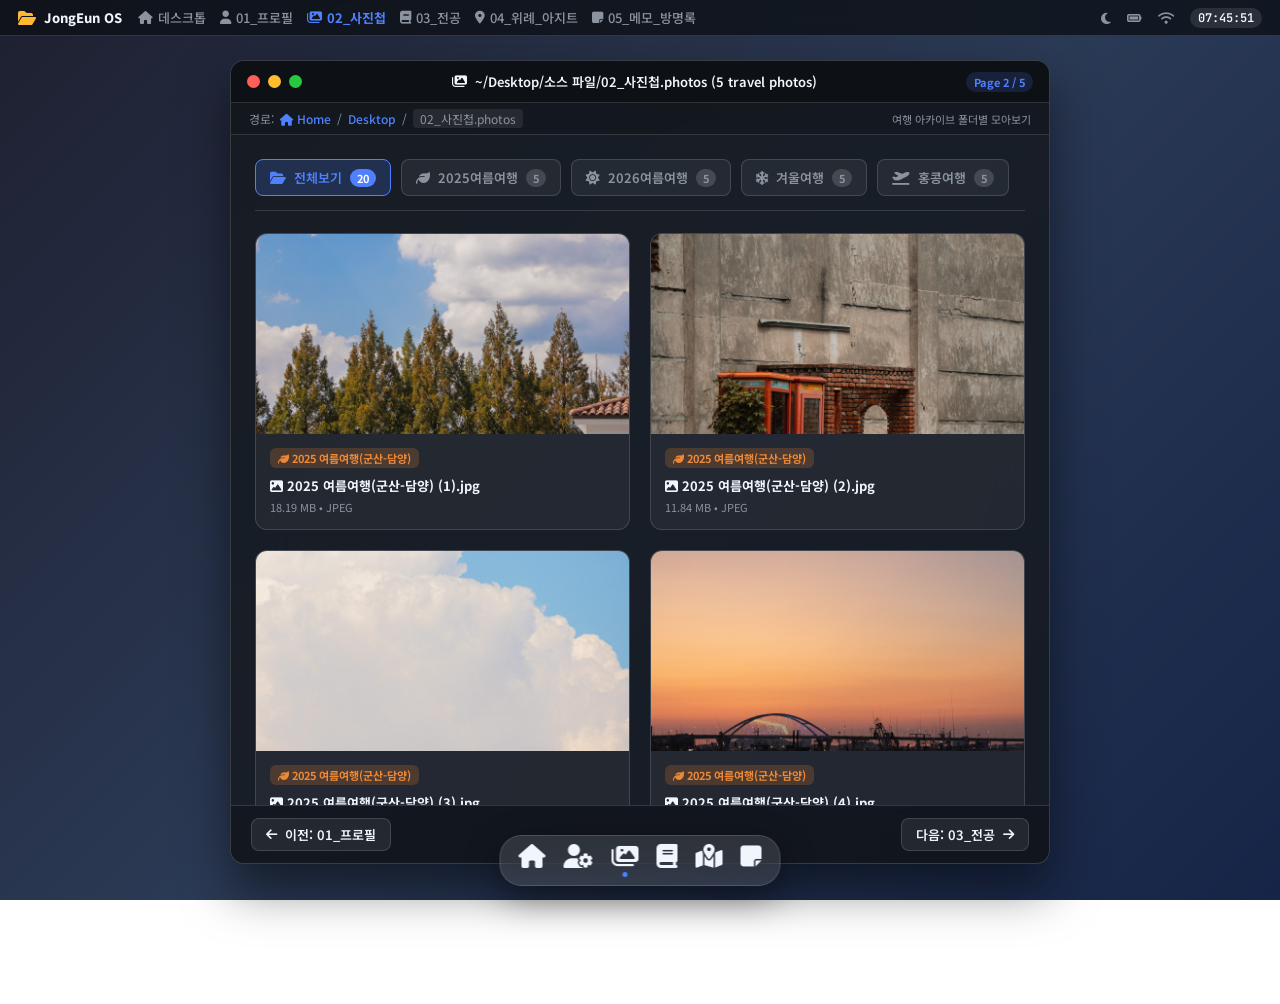
==== 컴퓨터 네트워크 과제 1/소스 파일/gallery.html @ 89eb87a3 "Add files via upload" ====
<!DOCTYPE html>
<html lang="ko">
<head>
    <meta charset="UTF-8">
    <meta name="viewport" content="width=device-width, initial-scale=1.0">
    <title>02 사진첩 - 박종은 (JongEun OS)</title>
    <!-- FontAwesome icons -->
    <link rel="stylesheet" href="https://cdnjs.cloudflare.com/ajax/libs/font-awesome/6.4.0/css/all.min.css">
    <!-- Google Fonts -->
    <link rel="preconnect" href="https://fonts.googleapis.com">
    <link rel="preconnect" href="https://fonts.gstatic.com" crossorigin>
    <link href="https://fonts.googleapis.com/css2?family=Noto+Sans+KR:wght@300;400;500;700;900&family=JetBrains+Mono:wght@400;600&display=swap" rel="stylesheet">
    <link rel="stylesheet" href="style.css">
</head>
<body>
    <div id="desktop">
        <!-- Top Menu Bar -->
        <header id="top-bar">
            <div class="top-bar-left">
                <a href="../Main.html" class="brand-link">
                    <i class="fa-solid fa-folder-open"></i>
                    <span>JongEun OS</span>
                </a>
                <nav class="nav-links">
                    <a href="../Main.html" class="nav-item"><i class="fa-solid fa-house"></i> 데스크톱</a>
                    <a href="profile.html" class="nav-item"><i class="fa-solid fa-user"></i> 01_프로필</a>
                    <a href="gallery.html" class="nav-item active"><i class="fa-solid fa-images"></i> 02_사진첩</a>
                    <a href="major.html" class="nav-item"><i class="fa-solid fa-book"></i> 03_전공</a>
                    <a href="wirye.html" class="nav-item"><i class="fa-solid fa-location-dot"></i> 04_위례_아지트</a>
                    <a href="guestbook.html" class="nav-item"><i class="fa-solid fa-note-sticky"></i> 05_메모_방명록</a>
                </nav>
            </div>
            <div class="top-bar-right">
                <span id="theme-toggle" class="top-icon" title="다크/라이트 모드 전환"><i class="fa-solid fa-moon"></i></span>
                <span class="top-icon" title="배터리 100%"><i class="fa-solid fa-battery-full"></i></span>
                <span class="top-icon" title="Wi-Fi 연결됨"><i class="fa-solid fa-wifi"></i></span>
                <span id="top-clock">00:00:00</span>
            </div>
        </header>

        <!-- Main Workspace with Open Floating Popup Window -->
        <main id="workspace">
            <div class="window-wrapper">
                <section class="os-window">
                    <!-- Window Header Bar -->
                    <div class="window-header">
                        <div class="window-controls">
                            <a href="../Main.html" class="btn-close" title="닫기 (Main.html로 돌아가기)"></a>
                            <a href="../Main.html" class="btn-minimize" title="최소화"></a>
                            <button class="btn-maximize" onclick="this.closest('.os-window').classList.toggle('maximized')" title="최대화"></button>
                        </div>
                        <div class="window-title">
                            <i class="fa-solid fa-images"></i> ~/Desktop/소스 파일/02_사진첩.photos (5 travel photos)
                        </div>
                        <div class="window-actions">
                            <span class="page-step">Page 2 / 5</span>
                        </div>
                    </div>

                    <!-- Breadcrumbs Path Bar -->
                    <div class="window-pathbar">
                        <div class="path-crumbs">
                            <span>경로:</span>
                            <a href="../Main.html"><i class="fa-solid fa-house"></i> Home</a> /
                            <a href="../Main.html">Desktop</a> /
                            <span class="path-tag">02_사진첩.photos</span>
                        </div>
                        <div>
                            <span style="font-size: 11px; color: var(--text-secondary);">여행 아카이브 폴더별 모아보기</span>
                        </div>
                    </div>

                    <!-- Window Content Body -->
                    <div class="window-body">
                        <!-- Travel Album Folder Navigation Bar -->
                        <div class="album-folder-bar">
                            <button class="album-folder-btn active" onclick="filterGallery('all', this)">
                                <i class="fa-solid fa-folder-open"></i>
                                <span>전체보기</span>
                                <span class="count-badge">20</span>
                            </button>
                            <button class="album-folder-btn" onclick="filterGallery('summer2025', this)">
                                <i class="fa-solid fa-leaf"></i>
                                <span>2025여름여행</span>
                                <span class="count-badge">5</span>
                            </button>
                            <button class="album-folder-btn" onclick="filterGallery('summer2026', this)">
                                <i class="fa-solid fa-sun"></i>
                                <span>2026여름여행</span>
                                <span class="count-badge">5</span>
                            </button>
                            <button class="album-folder-btn" onclick="filterGallery('winter2026', this)">
                                <i class="fa-solid fa-snowflake"></i>
                                <span>겨울여행</span>
                                <span class="count-badge">5</span>
                            </button>
                            <button class="album-folder-btn" onclick="filterGallery('hongkong2026', this)">
                                <i class="fa-solid fa-plane-departure"></i>
                                <span>홍콩여행</span>
                                <span class="count-badge">5</span>
                            </button>
                        </div>

                        <div class="gallery-grid">
                            <!-- Card: 2025 여름여행(군산-담양) (1).jpg -->
                            <div class="gallery-card" data-category="summer2025" onclick="openLightbox('컴네 과제 사진첩 파일/2025 여름여행(군산-담양) (1).jpg', '2025 여름여행(군산-담양) (1).jpg', '2025 여름여행(군산-담양)')">
                                <div class="img-wrapper">
                                    <img src="컴네 과제 사진첩 파일/2025 여름여행(군산-담양) (1).jpg" alt="2025 여름여행(군산-담양) (1).jpg" loading="lazy">
                                    <div class="img-overlay"><i class="fa-solid fa-magnifying-glass-plus"></i> 크게 보기</div>
                                </div>
                                <div class="img-info">
                                    <span class="trip-badge summer2025"><i class="fa-solid fa-leaf"></i> 2025 여름여행(군산-담양)</span>
                                    <span class="img-title"><i class="fa-solid fa-image"></i> 2025 여름여행(군산-담양) (1).jpg</span>
                                    <span class="img-meta">18.19 MB • JPEG</span>
                                </div>
                            </div>

                            <!-- Card: 2025 여름여행(군산-담양) (2).jpg -->
                            <div class="gallery-card" data-category="summer2025" onclick="openLightbox('컴네 과제 사진첩 파일/2025 여름여행(군산-담양) (2).jpg', '2025 여름여행(군산-담양) (2).jpg', '2025 여름여행(군산-담양)')">
                                <div class="img-wrapper">
                                    <img src="컴네 과제 사진첩 파일/2025 여름여행(군산-담양) (2).jpg" alt="2025 여름여행(군산-담양) (2).jpg" loading="lazy">
                                    <div class="img-overlay"><i class="fa-solid fa-magnifying-glass-plus"></i> 크게 보기</div>
                                </div>
                                <div class="img-info">
                                    <span class="trip-badge summer2025"><i class="fa-solid fa-leaf"></i> 2025 여름여행(군산-담양)</span>
                                    <span class="img-title"><i class="fa-solid fa-image"></i> 2025 여름여행(군산-담양) (2).jpg</span>
                                    <span class="img-meta">11.84 MB • JPEG</span>
                                </div>
                            </div>

                            <!-- Card: 2025 여름여행(군산-담양) (3).jpg -->
                            <div class="gallery-card" data-category="summer2025" onclick="openLightbox('컴네 과제 사진첩 파일/2025 여름여행(군산-담양) (3).jpg', '2025 여름여행(군산-담양) (3).jpg', '2025 여름여행(군산-담양)')">
                                <div class="img-wrapper">
                                    <img src="컴네 과제 사진첩 파일/2025 여름여행(군산-담양) (3).jpg" alt="2025 여름여행(군산-담양) (3).jpg" loading="lazy">
                                    <div class="img-overlay"><i class="fa-solid fa-magnifying-glass-plus"></i> 크게 보기</div>
                                </div>
                                <div class="img-info">
                                    <span class="trip-badge summer2025"><i class="fa-solid fa-leaf"></i> 2025 여름여행(군산-담양)</span>
                                    <span class="img-title"><i class="fa-solid fa-image"></i> 2025 여름여행(군산-담양) (3).jpg</span>
                                    <span class="img-meta">10.04 MB • JPEG</span>
                                </div>
                            </div>

                            <!-- Card: 2025 여름여행(군산-담양) (4).jpg -->
                            <div class="gallery-card" data-category="summer2025" onclick="openLightbox('컴네 과제 사진첩 파일/2025 여름여행(군산-담양) (4).jpg', '2025 여름여행(군산-담양) (4).jpg', '2025 여름여행(군산-담양)')">
                                <div class="img-wrapper">
                                    <img src="컴네 과제 사진첩 파일/2025 여름여행(군산-담양) (4).jpg" alt="2025 여름여행(군산-담양) (4).jpg" loading="lazy">
                                    <div class="img-overlay"><i class="fa-solid fa-magnifying-glass-plus"></i> 크게 보기</div>
                                </div>
                                <div class="img-info">
                                    <span class="trip-badge summer2025"><i class="fa-solid fa-leaf"></i> 2025 여름여행(군산-담양)</span>
                                    <span class="img-title"><i class="fa-solid fa-image"></i> 2025 여름여행(군산-담양) (4).jpg</span>
                                    <span class="img-meta">10.90 MB • JPEG</span>
                                </div>
                            </div>

                            <!-- Card: 2025 여름여행(군산-담양) (5).jpg -->
                            <div class="gallery-card" data-category="summer2025" onclick="openLightbox('컴네 과제 사진첩 파일/2025 여름여행(군산-담양) (5).jpg', '2025 여름여행(군산-담양) (5).jpg', '2025 여름여행(군산-담양)')">
                                <div class="img-wrapper">
                                    <img src="컴네 과제 사진첩 파일/2025 여름여행(군산-담양) (5).jpg" alt="2025 여름여행(군산-담양) (5).jpg" loading="lazy">
                                    <div class="img-overlay"><i class="fa-solid fa-magnifying-glass-plus"></i> 크게 보기</div>
                                </div>
                                <div class="img-info">
                                    <span class="trip-badge summer2025"><i class="fa-solid fa-leaf"></i> 2025 여름여행(군산-담양)</span>
                                    <span class="img-title"><i class="fa-solid fa-image"></i> 2025 여름여행(군산-담양) (5).jpg</span>
                                    <span class="img-meta">4.75 MB • JPEG</span>
                                </div>
                            </div>

                            <!-- Card: 2026 여름 여행(안동-울산) (1).jpg -->
                            <div class="gallery-card" data-category="summer2026" onclick="openLightbox('컴네 과제 사진첩 파일/2026 여름 여행(안동-울산) (1).jpg', '2026 여름 여행(안동-울산) (1).jpg', '2026 여름 여행(안동-울산)')">
                                <div class="img-wrapper">
                                    <img src="컴네 과제 사진첩 파일/2026 여름 여행(안동-울산) (1).jpg" alt="2026 여름 여행(안동-울산) (1).jpg" loading="lazy">
                                    <div class="img-overlay"><i class="fa-solid fa-magnifying-glass-plus"></i> 크게 보기</div>
                                </div>
                                <div class="img-info">
                                    <span class="trip-badge summer2026"><i class="fa-solid fa-sun"></i> 2026 여름 여행(안동-울산)</span>
                                    <span class="img-title"><i class="fa-solid fa-image"></i> 2026 여름 여행(안동-울산) (1).jpg</span>
                                    <span class="img-meta">17.95 MB • JPEG</span>
                                </div>
                            </div>

                            <!-- Card: 2026 여름 여행(안동-울산) (2).jpg -->
                            <div class="gallery-card" data-category="summer2026" onclick="openLightbox('컴네 과제 사진첩 파일/2026 여름 여행(안동-울산) (2).jpg', '2026 여름 여행(안동-울산) (2).jpg', '2026 여름 여행(안동-울산)')">
                                <div class="img-wrapper">
                                    <img src="컴네 과제 사진첩 파일/2026 여름 여행(안동-울산) (2).jpg" alt="2026 여름 여행(안동-울산) (2).jpg" loading="lazy">
                                    <div class="img-overlay"><i class="fa-solid fa-magnifying-glass-plus"></i> 크게 보기</div>
                                </div>
                                <div class="img-info">
                                    <span class="trip-badge summer2026"><i class="fa-solid fa-sun"></i> 2026 여름 여행(안동-울산)</span>
                                    <span class="img-title"><i class="fa-solid fa-image"></i> 2026 여름 여행(안동-울산) (2).jpg</span>
                                    <span class="img-meta">9.72 MB • JPEG</span>
                                </div>
                            </div>

                            <!-- Card: 2026 여름 여행(안동-울산) (3).jpg -->
                            <div class="gallery-card" data-category="summer2026" onclick="openLightbox('컴네 과제 사진첩 파일/2026 여름 여행(안동-울산) (3).jpg', '2026 여름 여행(안동-울산) (3).jpg', '2026 여름 여행(안동-울산)')">
                                <div class="img-wrapper">
                                    <img src="컴네 과제 사진첩 파일/2026 여름 여행(안동-울산) (3).jpg" alt="2026 여름 여행(안동-울산) (3).jpg" loading="lazy">
                                    <div class="img-overlay"><i class="fa-solid fa-magnifying-glass-plus"></i> 크게 보기</div>
                                </div>
                                <div class="img-info">
                                    <span class="trip-badge summer2026"><i class="fa-solid fa-sun"></i> 2026 여름 여행(안동-울산)</span>
                                    <span class="img-title"><i class="fa-solid fa-image"></i> 2026 여름 여행(안동-울산) (3).jpg</span>
                                    <span class="img-meta">14.66 MB • JPEG</span>
                                </div>
                            </div>

                            <!-- Card: 2026 여름 여행(안동-울산) (4).jpg -->
                            <div class="gallery-card" data-category="summer2026" onclick="openLightbox('컴네 과제 사진첩 파일/2026 여름 여행(안동-울산) (4).jpg', '2026 여름 여행(안동-울산) (4).jpg', '2026 여름 여행(안동-울산)')">
                                <div class="img-wrapper">
                                    <img src="컴네 과제 사진첩 파일/2026 여름 여행(안동-울산) (4).jpg" alt="2026 여름 여행(안동-울산) (4).jpg" loading="lazy">
                                    <div class="img-overlay"><i class="fa-solid fa-magnifying-glass-plus"></i> 크게 보기</div>
                                </div>
                                <div class="img-info">
                                    <span class="trip-badge summer2026"><i class="fa-solid fa-sun"></i> 2026 여름 여행(안동-울산)</span>
                                    <span class="img-title"><i class="fa-solid fa-image"></i> 2026 여름 여행(안동-울산) (4).jpg</span>
                                    <span class="img-meta">10.25 MB • JPEG</span>
                                </div>
                            </div>

                            <!-- Card: 2026 여름 여행(안동-울산) (5).jpg -->
                            <div class="gallery-card" data-category="summer2026" onclick="openLightbox('컴네 과제 사진첩 파일/2026 여름 여행(안동-울산) (5).jpg', '2026 여름 여행(안동-울산) (5).jpg', '2026 여름 여행(안동-울산)')">
                                <div class="img-wrapper">
                                    <img src="컴네 과제 사진첩 파일/2026 여름 여행(안동-울산) (5).jpg" alt="2026 여름 여행(안동-울산) (5).jpg" loading="lazy">
                                    <div class="img-overlay"><i class="fa-solid fa-magnifying-glass-plus"></i> 크게 보기</div>
                                </div>
                                <div class="img-info">
                                    <span class="trip-badge summer2026"><i class="fa-solid fa-sun"></i> 2026 여름 여행(안동-울산)</span>
                                    <span class="img-title"><i class="fa-solid fa-image"></i> 2026 여름 여행(안동-울산) (5).jpg</span>
                                    <span class="img-meta">20.80 MB • JPEG</span>
                                </div>
                            </div>

                            <!-- Card: 2026 겨울 여행(부산-경주) (1).jpg -->
                            <div class="gallery-card" data-category="winter2026" onclick="openLightbox('컴네 과제 사진첩 파일/2026 겨울 여행(부산-경주) (1).jpg', '2026 겨울 여행(부산-경주) (1).jpg', '2026 겨울 여행(부산-경주)')">
                                <div class="img-wrapper">
                                    <img src="컴네 과제 사진첩 파일/2026 겨울 여행(부산-경주) (1).jpg" alt="2026 겨울 여행(부산-경주) (1).jpg" loading="lazy">
                                    <div class="img-overlay"><i class="fa-solid fa-magnifying-glass-plus"></i> 크게 보기</div>
                                </div>
                                <div class="img-info">
                                    <span class="trip-badge winter2026"><i class="fa-solid fa-snowflake"></i> 2026 겨울 여행(부산-경주)</span>
                                    <span class="img-title"><i class="fa-solid fa-image"></i> 2026 겨울 여행(부산-경주) (1).jpg</span>
                                    <span class="img-meta">9.66 MB • JPEG</span>
                                </div>
                            </div>

                            <!-- Card: 2026 겨울 여행(부산-경주) (2).jpg -->
                            <div class="gallery-card" data-category="winter2026" onclick="openLightbox('컴네 과제 사진첩 파일/2026 겨울 여행(부산-경주) (2).jpg', '2026 겨울 여행(부산-경주) (2).jpg', '2026 겨울 여행(부산-경주)')">
                                <div class="img-wrapper">
                                    <img src="컴네 과제 사진첩 파일/2026 겨울 여행(부산-경주) (2).jpg" alt="2026 겨울 여행(부산-경주) (2).jpg" loading="lazy">
                                    <div class="img-overlay"><i class="fa-solid fa-magnifying-glass-plus"></i> 크게 보기</div>
                                </div>
                                <div class="img-info">
                                    <span class="trip-badge winter2026"><i class="fa-solid fa-snowflake"></i> 2026 겨울 여행(부산-경주)</span>
                                    <span class="img-title"><i class="fa-solid fa-image"></i> 2026 겨울 여행(부산-경주) (2).jpg</span>
                                    <span class="img-meta">14.23 MB • JPEG</span>
                                </div>
                            </div>

                            <!-- Card: 2026 겨울 여행(부산-경주) (3).jpg -->
                            <div class="gallery-card" data-category="winter2026" onclick="openLightbox('컴네 과제 사진첩 파일/2026 겨울 여행(부산-경주) (3).jpg', '2026 겨울 여행(부산-경주) (3).jpg', '2026 겨울 여행(부산-경주)')">
                                <div class="img-wrapper">
                                    <img src="컴네 과제 사진첩 파일/2026 겨울 여행(부산-경주) (3).jpg" alt="2026 겨울 여행(부산-경주) (3).jpg" loading="lazy">
                                    <div class="img-overlay"><i class="fa-solid fa-magnifying-glass-plus"></i> 크게 보기</div>
                                </div>
                                <div class="img-info">
                                    <span class="trip-badge winter2026"><i class="fa-solid fa-snowflake"></i> 2026 겨울 여행(부산-경주)</span>
                                    <span class="img-title"><i class="fa-solid fa-image"></i> 2026 겨울 여행(부산-경주) (3).jpg</span>
                                    <span class="img-meta">16.66 MB • JPEG</span>
                                </div>
                            </div>

                            <!-- Card: 2026 겨울 여행(부산-경주) (4).jpg -->
                            <div class="gallery-card" data-category="winter2026" onclick="openLightbox('컴네 과제 사진첩 파일/2026 겨울 여행(부산-경주) (4).jpg', '2026 겨울 여행(부산-경주) (4).jpg', '2026 겨울 여행(부산-경주)')">
                                <div class="img-wrapper">
                                    <img src="컴네 과제 사진첩 파일/2026 겨울 여행(부산-경주) (4).jpg" alt="2026 겨울 여행(부산-경주) (4).jpg" loading="lazy">
                                    <div class="img-overlay"><i class="fa-solid fa-magnifying-glass-plus"></i> 크게 보기</div>
                                </div>
                                <div class="img-info">
                                    <span class="trip-badge winter2026"><i class="fa-solid fa-snowflake"></i> 2026 겨울 여행(부산-경주)</span>
                                    <span class="img-title"><i class="fa-solid fa-image"></i> 2026 겨울 여행(부산-경주) (4).jpg</span>
                                    <span class="img-meta">13.44 MB • JPEG</span>
                                </div>
                            </div>

                            <!-- Card: 2026 겨울 여행(부산-경주) (5).jpg -->
                            <div class="gallery-card" data-category="winter2026" onclick="openLightbox('컴네 과제 사진첩 파일/2026 겨울 여행(부산-경주) (5).jpg', '2026 겨울 여행(부산-경주) (5).jpg', '2026 겨울 여행(부산-경주)')">
                                <div class="img-wrapper">
                                    <img src="컴네 과제 사진첩 파일/2026 겨울 여행(부산-경주) (5).jpg" alt="2026 겨울 여행(부산-경주) (5).jpg" loading="lazy">
                                    <div class="img-overlay"><i class="fa-solid fa-magnifying-glass-plus"></i> 크게 보기</div>
                                </div>
                                <div class="img-info">
                                    <span class="trip-badge winter2026"><i class="fa-solid fa-snowflake"></i> 2026 겨울 여행(부산-경주)</span>
                                    <span class="img-title"><i class="fa-solid fa-image"></i> 2026 겨울 여행(부산-경주) (5).jpg</span>
                                    <span class="img-meta">6.07 MB • JPEG</span>
                                </div>
                            </div>

                            <!-- Card: 2026 홍콩 여행 (1).jpg -->
                            <div class="gallery-card" data-category="hongkong2026" onclick="openLightbox('컴네 과제 사진첩 파일/2026 홍콩 여행 (1).jpg', '2026 홍콩 여행 (1).jpg', '2026 홍콩 여행')">
                                <div class="img-wrapper">
                                    <img src="컴네 과제 사진첩 파일/2026 홍콩 여행 (1).jpg" alt="2026 홍콩 여행 (1).jpg" loading="lazy">
                                    <div class="img-overlay"><i class="fa-solid fa-magnifying-glass-plus"></i> 크게 보기</div>
                                </div>
                                <div class="img-info">
                                    <span class="trip-badge hongkong2026"><i class="fa-solid fa-plane-departure"></i> 2026 홍콩 여행</span>
                                    <span class="img-title"><i class="fa-solid fa-image"></i> 2026 홍콩 여행 (1).jpg</span>
                                    <span class="img-meta">11.61 MB • JPEG</span>
                                </div>
                            </div>

                            <!-- Card: 2026 홍콩 여행 (2).jpg -->
                            <div class="gallery-card" data-category="hongkong2026" onclick="openLightbox('컴네 과제 사진첩 파일/2026 홍콩 여행 (2).jpg', '2026 홍콩 여행 (2).jpg', '2026 홍콩 여행')">
                                <div class="img-wrapper">
                                    <img src="컴네 과제 사진첩 파일/2026 홍콩 여행 (2).jpg" alt="2026 홍콩 여행 (2).jpg" loading="lazy">
                                    <div class="img-overlay"><i class="fa-solid fa-magnifying-glass-plus"></i> 크게 보기</div>
                                </div>
                                <div class="img-info">
                                    <span class="trip-badge hongkong2026"><i class="fa-solid fa-plane-departure"></i> 2026 홍콩 여행</span>
                                    <span class="img-title"><i class="fa-solid fa-image"></i> 2026 홍콩 여행 (2).jpg</span>
                                    <span class="img-meta">9.38 MB • JPEG</span>
                                </div>
                            </div>

                            <!-- Card: 2026 홍콩 여행 (3).jpg -->
                            <div class="gallery-card" data-category="hongkong2026" onclick="openLightbox('컴네 과제 사진첩 파일/2026 홍콩 여행 (3).jpg', '2026 홍콩 여행 (3).jpg', '2026 홍콩 여행')">
                                <div class="img-wrapper">
                                    <img src="컴네 과제 사진첩 파일/2026 홍콩 여행 (3).jpg" alt="2026 홍콩 여행 (3).jpg" loading="lazy">
                                    <div class="img-overlay"><i class="fa-solid fa-magnifying-glass-plus"></i> 크게 보기</div>
                                </div>
                                <div class="img-info">
                                    <span class="trip-badge hongkong2026"><i class="fa-solid fa-plane-departure"></i> 2026 홍콩 여행</span>
                                    <span class="img-title"><i class="fa-solid fa-image"></i> 2026 홍콩 여행 (3).jpg</span>
                                    <span class="img-meta">13.72 MB • JPEG</span>
                                </div>
                            </div>

                            <!-- Card: 2026 홍콩 여행 (4).jpg -->
                            <div class="gallery-card" data-category="hongkong2026" onclick="openLightbox('컴네 과제 사진첩 파일/2026 홍콩 여행 (4).jpg', '2026 홍콩 여행 (4).jpg', '2026 홍콩 여행')">
                                <div class="img-wrapper">
                                    <img src="컴네 과제 사진첩 파일/2026 홍콩 여행 (4).jpg" alt="2026 홍콩 여행 (4).jpg" loading="lazy">
                                    <div class="img-overlay"><i class="fa-solid fa-magnifying-glass-plus"></i> 크게 보기</div>
                                </div>
                                <div class="img-info">
                                    <span class="trip-badge hongkong2026"><i class="fa-solid fa-plane-departure"></i> 2026 홍콩 여행</span>
                                    <span class="img-title"><i class="fa-solid fa-image"></i> 2026 홍콩 여행 (4).jpg</span>
                                    <span class="img-meta">12.88 MB • JPEG</span>
                                </div>
                            </div>

                            <!-- Card: 2026 홍콩 여행 (5).jpg -->
                            <div class="gallery-card" data-category="hongkong2026" onclick="openLightbox('컴네 과제 사진첩 파일/2026 홍콩 여행 (5).jpg', '2026 홍콩 여행 (5).jpg', '2026 홍콩 여행')">
                                <div class="img-wrapper">
                                    <img src="컴네 과제 사진첩 파일/2026 홍콩 여행 (5).jpg" alt="2026 홍콩 여행 (5).jpg" loading="lazy">
                                    <div class="img-overlay"><i class="fa-solid fa-magnifying-glass-plus"></i> 크게 보기</div>
                                </div>
                                <div class="img-info">
                                    <span class="trip-badge hongkong2026"><i class="fa-solid fa-plane-departure"></i> 2026 홍콩 여행</span>
                                    <span class="img-title"><i class="fa-solid fa-image"></i> 2026 홍콩 여행 (5).jpg</span>
                                    <span class="img-meta">9.26 MB • JPEG</span>
                                </div>
                            </div>
                        </div>
                    </div>

                    <!-- Window Footer Navigation -->
                    <div class="window-footer-nav">
                        <a href="profile.html" class="footer-nav-btn"><i class="fa-solid fa-arrow-left"></i> 이전: 01_프로필</a>
                        <a href="major.html" class="footer-nav-btn">다음: 03_전공 <i class="fa-solid fa-arrow-right"></i></a>
                    </div>
                </section>
            </div>
        </main>

        <!-- Dock at the bottom -->
        <footer id="dock">
            <div class="dock-container">
                <a href="../Main.html" class="dock-item" title="홈 (Main.html)">
                    <i class="fa-solid fa-house"></i>
                    <span class="dock-dot"></span>
                </a>
                <a href="profile.html" class="dock-item" title="01_프로필">
                    <i class="fa-solid fa-user-gear"></i>
                    <span class="dock-dot"></span>
                </a>
                <a href="gallery.html" class="dock-item active" title="02_사진첩">
                    <i class="fa-solid fa-images"></i>
                    <span class="dock-dot active"></span>
                </a>
                <a href="major.html" class="dock-item" title="03_전공">
                    <i class="fa-solid fa-book"></i>
                    <span class="dock-dot"></span>
                </a>
                <a href="wirye.html" class="dock-item" title="04_위례아지트">
                    <i class="fa-solid fa-map-location-dot"></i>
                    <span class="dock-dot"></span>
                </a>
                <a href="guestbook.html" class="dock-item" title="05_메모및방명록">
                    <i class="fa-solid fa-note-sticky"></i>
                    <span class="dock-dot"></span>
                </a>
            </div>
        </footer>

        <!-- Lightbox Modal -->
        <div id="lightbox" class="lightbox-modal" onclick="closeLightbox()">
            <span class="lightbox-close">&times;</span>
            <div class="lightbox-content" onclick="event.stopPropagation()">
                <img id="lightbox-img" src="" alt="확대 사진">
                <div class="lightbox-caption">
                    <h3 id="lightbox-title">사진 제목</h3>
                    <p id="lightbox-desc">사진 설명</p>
                </div>
            </div>
        </div>
    </div>

    <script src="script.js"></script>
</body>
</html>
---- 컴퓨터 네트워크 과제 1/소스 파일/style.css ----
/* ======================================================
   Park Jong-Eun Personal Website - Finder / OS Style
   (Main.html & 소스 파일 서브페이지 공통 스타일)
   ====================================================== */

:root {
    --bg-gradient: linear-gradient(135deg, #1e2030 0%, #2b3a55 50%, #162447 100%);
    --bg-wallpaper: #0d1117;
    --text-primary: #f0f6fc;
    --text-secondary: #8b949e;
    --window-bg: rgba(22, 27, 34, 0.88);
    --window-header-bg: rgba(13, 17, 23, 0.95);
    --window-border: rgba(255, 255, 255, 0.14);
    --accent-blue: #4f80ff;
    --accent-folder: #ffb830;
    --topbar-bg: rgba(13, 17, 23, 0.8);
    --dock-bg: rgba(255, 255, 255, 0.12);
    --card-bg: rgba(255, 255, 255, 0.05);
    --shadow-soft: 0 25px 50px rgba(0, 0, 0, 0.5);
    --font-main: 'Noto Sans KR', -apple-system, BlinkMacSystemFont, sans-serif;
    --font-mono: 'JetBrains Mono', monospace;
}

[data-theme="light"] {
    --bg-gradient: linear-gradient(135deg, #e0c3fc 0%, #8ec5fc 100%);
    --text-primary: #1f2937;
    --text-secondary: #6b7280;
    --window-bg: rgba(255, 255, 255, 0.92);
    --window-header-bg: rgba(243, 244, 246, 0.96);
    --window-border: rgba(0, 0, 0, 0.12);
    --topbar-bg: rgba(255, 255, 255, 0.8);
    --dock-bg: rgba(0, 0, 0, 0.08);
    --card-bg: rgba(0, 0, 0, 0.03);
    --shadow-soft: 0 25px 50px rgba(0, 0, 0, 0.15);
}

* {
    margin: 0;
    padding: 0;
    box-sizing: border-box;
}

body, html {
    width: 100%;
    min-height: 100vh;
    font-family: var(--font-main);
    color: var(--text-primary);
    background: var(--bg-gradient);
    background-size: cover;
    background-attachment: fixed;
    overflow-x: hidden;
}

a {
    color: inherit;
    text-decoration: none;
}

#desktop {
    width: 100vw;
    min-height: 100vh;
    position: relative;
    display: flex;
    flex-direction: column;
}

/* ======================================================
   Top OS Menu Bar
   ====================================================== */
#top-bar {
    height: 36px;
    background: var(--topbar-bg);
    backdrop-filter: blur(16px);
    -webkit-backdrop-filter: blur(16px);
    border-bottom: 1px solid var(--window-border);
    display: flex;
    align-items: center;
    justify-content: space-between;
    padding: 0 18px;
    font-size: 13px;
    font-weight: 500;
    position: sticky;
    top: 0;
    z-index: 10000;
}

.top-bar-left, .top-bar-right {
    display: flex;
    align-items: center;
    gap: 16px;
}

.brand-link {
    display: flex;
    align-items: center;
    gap: 8px;
    font-weight: 800;
    color: var(--text-primary);
}

.brand-link i {
    color: var(--accent-folder);
    font-size: 16px;
}

.nav-links {
    display: flex;
    align-items: center;
    gap: 14px;
}

.nav-item {
    color: var(--text-secondary);
    transition: color 0.2s ease;
    font-weight: 500;
    font-size: 13px;
    display: flex;
    align-items: center;
    gap: 5px;
}

.nav-item:hover, .nav-item.active {
    color: var(--accent-blue);
    font-weight: 700;
}

.top-icon {
    cursor: pointer;
    color: var(--text-secondary);
    transition: transform 0.2s ease, color 0.2s ease;
}

.top-icon:hover {
    color: var(--text-primary);
    transform: scale(1.15);
}

#top-clock {
    font-family: var(--font-mono);
    font-size: 12px;
    font-weight: 600;
    background: rgba(255, 255, 255, 0.1);
    padding: 2px 8px;
    border-radius: 12px;
}

/* ======================================================
   Desktop Workspace & Banner
   ====================================================== */
#workspace {
    flex: 1;
    position: relative;
    padding: 24px 40px 100px 40px;
    display: flex;
    flex-direction: column;
}

.desktop-banner {
    margin-top: 10px;
    margin-bottom: 28px;
    display: flex;
    align-items: center;
    gap: 20px;
}

.desktop-profile-photo {
    width: 92px;
    height: 92px;
    flex: 0 0 92px;
    object-fit: cover;
    border-radius: 50%;
    border: 3px solid var(--accent-blue);
    box-shadow: 0 8px 20px rgba(0, 0, 0, 0.35);
}

.desktop-banner-copy {
    min-width: 0;
}

.banner-badge {
    display: inline-block;
    padding: 4px 12px;
    background: rgba(79, 128, 255, 0.2);
    border: 1px solid rgba(79, 128, 255, 0.4);
    color: var(--accent-blue);
    font-size: 11px;
    font-weight: 700;
    border-radius: 20px;
    letter-spacing: 1px;
    margin-bottom: 8px;
}

.desktop-banner h1 {
    font-size: 26px;
    font-weight: 900;
    letter-spacing: -0.5px;
    text-shadow: 0 4px 12px rgba(0, 0, 0, 0.3);
}

.desktop-banner p {
    font-size: 14px;
    color: var(--text-secondary);
    margin-top: 4px;
}

/* Folder Icons Grid */
.folder-grid {
    display: grid;
    grid-template-columns: repeat(auto-fill, minmax(115px, 1fr));
    gap: 24px 16px;
    max-width: 800px;
    margin-bottom: 30px;
}

.desktop-icon-link {
    display: flex;
    flex-direction: column;
    align-items: center;
    text-decoration: none;
    padding: 10px 6px;
    border-radius: 12px;
    transition: all 0.25s cubic-bezier(0.175, 0.885, 0.32, 1.275);
}

.desktop-icon-link:hover {
    background: rgba(255, 255, 255, 0.12);
    transform: translateY(-5px);
}

.icon-wrapper {
    width: 68px;
    height: 60px;
    position: relative;
    display: flex;
    align-items: center;
    justify-content: center;
    font-size: 44px;
    color: var(--accent-folder);
    filter: drop-shadow(0 8px 14px rgba(0, 0, 0, 0.35));
}

.icon-wrapper.gallery-folder { color: #48bb78; }
.icon-wrapper.library-folder { color: #4299e1; }
.icon-wrapper.location-folder { color: #ed8936; }
.icon-wrapper.contact-folder { color: #9f7aea; }
.icon-wrapper.text-file { color: #e2e8f0; }

.icon-badge {
    position: absolute;
    top: 2px;
    right: 2px;
    background: #e53e3e;
    color: #ffffff;
    font-size: 10px;
    font-weight: 700;
    padding: 1px 6px;
    border-radius: 10px;
    border: 2px solid rgba(0, 0, 0, 0.3);
}

.icon-label {
    margin-top: 8px;
    font-size: 12px;
    font-weight: 600;
    text-align: center;
    background: rgba(0, 0, 0, 0.45);
    backdrop-filter: blur(4px);
    padding: 3px 8px;
    border-radius: 6px;
    color: #ffffff;
    word-break: break-all;
    box-shadow: 0 2px 5px rgba(0, 0, 0, 0.25);
}

/* ======================================================
   OS Floating Popup Window (In-Page)
   ====================================================== */
.window-wrapper {
    width: 100%;
    display: flex;
    justify-content: center;
    align-items: flex-start;
    padding-bottom: 40px;
}

.os-window {
    width: 100%;
    max-width: 820px;
    background: var(--window-bg);
    backdrop-filter: blur(28px);
    -webkit-backdrop-filter: blur(28px);
    border: 1px solid var(--window-border);
    border-radius: 14px;
    box-shadow: var(--shadow-soft);
    display: flex;
    flex-direction: column;
    overflow: hidden;
    animation: windowPopup 0.35s cubic-bezier(0.165, 0.84, 0.44, 1) forwards;
}

@keyframes windowPopup {
    from {
        opacity: 0;
        transform: scale(0.92) translateY(24px);
    }
    to {
        opacity: 1;
        transform: scale(1) translateY(0);
    }
}

.window-header {
    height: 42px;
    background: var(--window-header-bg);
    border-bottom: 1px solid var(--window-border);
    display: flex;
    align-items: center;
    justify-content: space-between;
    padding: 0 16px;
}

.window-controls {
    display: flex;
    align-items: center;
    gap: 8px;
}

.window-controls a, .window-controls button {
    width: 13px;
    height: 13px;
    border-radius: 50%;
    display: inline-block;
    border: none;
    cursor: pointer;
    transition: opacity 0.2s ease;
}

.btn-close { background: #ff5f56; }
.btn-minimize { background: #ffbd2e; }
.btn-maximize { background: #27c93f; }

.btn-close:hover { opacity: 0.8; }

.window-title {
    font-size: 13px;
    font-weight: 600;
    color: var(--text-primary);
    display: flex;
    align-items: center;
    gap: 8px;
}

.window-actions {
    display: flex;
    align-items: center;
    gap: 12px;
}

.page-step {
    font-size: 11px;
    font-weight: 700;
    color: var(--accent-blue);
    background: rgba(79, 128, 255, 0.15);
    padding: 2px 8px;
    border-radius: 10px;
}

.window-pathbar {
    min-height: 32px;
    background: rgba(0, 0, 0, 0.18);
    border-bottom: 1px solid var(--window-border);
    display: flex;
    align-items: center;
    justify-content: space-between;
    padding: 4px 18px;
    font-size: 12px;
    color: var(--text-secondary);
}

.path-crumbs {
    display: flex;
    align-items: center;
    gap: 6px;
    flex-wrap: wrap;
}

.path-crumbs a {
    color: var(--accent-blue);
    font-weight: 500;
}

.path-crumbs a:hover {
    text-decoration: underline;
}

.path-tag {
    background: rgba(255, 255, 255, 0.08);
    padding: 1px 7px;
    border-radius: 4px;
}

.window-body {
    padding: 24px;
    overflow-y: auto;
    max-height: calc(100vh - 230px);
}

/* Window Footer with Prev/Next Navigation Links */
.window-footer-nav {
    display: flex;
    align-items: center;
    justify-content: space-between;
    padding: 12px 20px;
    background: rgba(0, 0, 0, 0.22);
    border-top: 1px solid var(--window-border);
    font-size: 13px;
}

.footer-nav-btn {
    display: inline-flex;
    align-items: center;
    gap: 8px;
    padding: 6px 14px;
    background: rgba(255, 255, 255, 0.08);
    border: 1px solid var(--window-border);
    border-radius: 8px;
    color: var(--text-primary);
    font-weight: 600;
    transition: all 0.2s ease;
}

.footer-nav-btn:hover {
    background: var(--accent-blue);
    color: #ffffff;
    border-color: var(--accent-blue);
}

/* ======================================================
   Profile Page (profile.html)
   ====================================================== */
.profile-container {
    display: flex;
    gap: 28px;
}

.profile-sidebar {
    width: 220px;
    display: flex;
    flex-direction: column;
    align-items: center;
    text-align: center;
    background: var(--card-bg);
    padding: 22px 16px;
    border-radius: 12px;
    border: 1px solid var(--window-border);
}

.profile-img-box {
    width: 130px;
    height: 130px;
    border-radius: 50%;
    overflow: hidden;
    position: relative;
    border: 3px solid var(--accent-blue);
    margin-bottom: 14px;
    box-shadow: 0 8px 20px rgba(0, 0, 0, 0.35);
}

.profile-img-box img {
    width: 100%;
    height: 100%;
    object-fit: cover;
}

.online-indicator {
    width: 15px;
    height: 15px;
    background: #48bb78;
    border: 2px solid #ffffff;
    border-radius: 50%;
    position: absolute;
    bottom: 8px;
    right: 8px;
}

.profile-sidebar h3 {
    font-size: 22px;
    font-weight: 800;
}

.sub-text {
    font-size: 13px;
    color: var(--text-secondary);
    margin-bottom: 16px;
}

.badge-list {
    display: flex;
    flex-direction: column;
    gap: 8px;
    width: 100%;
}

.badge {
    background: rgba(79, 128, 255, 0.15);
    color: var(--accent-blue);
    font-size: 12px;
    font-weight: 600;
    padding: 7px 10px;
    border-radius: 8px;
    display: flex;
    align-items: center;
    justify-content: center;
    gap: 6px;
}

.profile-content {
    flex: 1;
    display: flex;
    flex-direction: column;
    gap: 22px;
}

.info-section h4 {
    font-size: 15px;
    font-weight: 700;
    color: var(--accent-blue);
    margin-bottom: 10px;
    display: flex;
    align-items: center;
    gap: 6px;
}

.intro-quote {
    font-size: 15px;
    font-weight: 600;
    line-height: 1.6;
    background: var(--card-bg);
    padding: 14px 18px;
    border-left: 4px solid var(--accent-blue);
    border-radius: 0 8px 8px 0;
}

.info-table {
    display: flex;
    flex-direction: column;
    gap: 10px;
    margin-top: 10px;
}

.info-row {
    display: flex;
    justify-content: space-between;
    padding: 9px 14px;
    background: var(--card-bg);
    border-radius: 8px;
    font-size: 13px;
}

.info-label {
    color: var(--text-secondary);
    display: flex;
    align-items: center;
    gap: 8px;
}

.info-val {
    font-weight: 700;
}

.tag-cloud {
    display: flex;
    flex-wrap: wrap;
    gap: 8px;
}

.tag {
    background: rgba(255, 255, 255, 0.08);
    border: 1px solid var(--window-border);
    padding: 5px 12px;
    border-radius: 14px;
    font-size: 12px;
    font-weight: 500;
}

.detail-text {
    font-size: 13.5px;
    line-height: 1.7;
    color: var(--text-secondary);
}

/* Travel Album Folder Navigation */
.album-folder-bar {
    display: flex;
    align-items: center;
    gap: 10px;
    flex-wrap: wrap;
    margin-bottom: 22px;
    padding-bottom: 14px;
    border-bottom: 1px solid var(--window-border);
}

.album-folder-btn {
    display: inline-flex;
    align-items: center;
    gap: 8px;
    padding: 8px 14px;
    background: rgba(255, 255, 255, 0.06);
    border: 1px solid var(--window-border);
    border-radius: 8px;
    color: var(--text-secondary);
    font-size: 13px;
    font-weight: 600;
    cursor: pointer;
    transition: all 0.2s ease;
    font-family: inherit;
}

.album-folder-btn:hover {
    background: rgba(255, 255, 255, 0.12);
    color: var(--text-primary);
    transform: translateY(-2px);
}

.album-folder-btn.active {
    background: rgba(79, 128, 255, 0.2);
    border-color: var(--accent-blue);
    color: var(--accent-blue);
}

.album-folder-btn i {
    font-size: 14px;
}

.album-folder-btn .count-badge {
    background: rgba(255, 255, 255, 0.15);
    padding: 1px 7px;
    border-radius: 10px;
    font-size: 11px;
    font-weight: 700;
}

.album-folder-btn.active .count-badge {
    background: var(--accent-blue);
    color: #ffffff;
}

.trip-badge {
    display: inline-block;
    padding: 2px 8px;
    border-radius: 6px;
    font-size: 11px;
    font-weight: 700;
    margin-bottom: 4px;
    width: fit-content;
}

.trip-badge.summer2025 {
    background: rgba(237, 137, 54, 0.2);
    color: #ed8936;
}

.trip-badge.summer2026 {
    background: rgba(72, 187, 120, 0.2);
    color: #48bb78;
}

.trip-badge.winter,
.trip-badge.winter2026 {
    background: rgba(66, 153, 225, 0.2);
    color: #4299e1;
}

.trip-badge.hongkong,
.trip-badge.hongkong2026 {
    background: rgba(159, 122, 234, 0.2);
    color: #9f7aea;
}

.gallery-grid {
    display: grid;
    grid-template-columns: repeat(auto-fill, minmax(280px, 1fr));
    gap: 20px;
}

.gallery-card {
    background: var(--card-bg);
    border: 1px solid var(--window-border);
    border-radius: 12px;
    overflow: hidden;
    cursor: pointer;
    transition: transform 0.25s ease, box-shadow 0.25s ease;
}

.gallery-card:hover {
    transform: translateY(-6px);
    box-shadow: 0 12px 28px rgba(0, 0, 0, 0.35);
}

.img-wrapper {
    height: 200px;
    width: 100%;
    position: relative;
    overflow: hidden;
}

.img-wrapper img {
    width: 100%;
    height: 100%;
    object-fit: cover;
    transition: transform 0.3s ease;
}

.gallery-card:hover img {
    transform: scale(1.06);
}

.img-overlay {
    position: absolute;
    inset: 0;
    background: rgba(0, 0, 0, 0.5);
    display: flex;
    align-items: center;
    justify-content: center;
    gap: 8px;
    color: #ffffff;
    font-weight: 700;
    font-size: 14px;
    opacity: 0;
    transition: opacity 0.25s ease;
}

.gallery-card:hover .img-overlay {
    opacity: 1;
}

.img-info {
    padding: 14px;
    display: flex;
    flex-direction: column;
    gap: 4px;
}

.img-title {
    font-size: 13px;
    font-weight: 700;
}

.img-meta {
    font-size: 11px;
    color: var(--text-secondary);
}

/* ======================================================
   Major & Library Page (major.html)
   ====================================================== */
.lib-hero {
    display: flex;
    align-items: center;
    gap: 18px;
    background: linear-gradient(135deg, rgba(66, 153, 225, 0.2), rgba(159, 122, 234, 0.2));
    padding: 20px;
    border-radius: 12px;
    border: 1px solid rgba(66, 153, 225, 0.3);
    margin-bottom: 22px;
}

.font-icon {
    font-size: 38px;
    color: #4299e1;
}

.kdc-grid {
    display: grid;
    grid-template-columns: repeat(3, 1fr);
    gap: 14px;
    margin-bottom: 24px;
}

.kdc-box {
    background: var(--card-bg);
    border: 1px solid var(--window-border);
    padding: 16px;
    border-radius: 10px;
}

.kdc-code {
    font-family: var(--font-mono);
    font-size: 18px;
    font-weight: 900;
    color: var(--accent-blue);
}

.kdc-box h4 {
    font-size: 14px;
    margin: 6px 0 2px 0;
}

.kdc-box p {
    font-size: 11px;
    color: var(--accent-folder);
    margin-bottom: 8px;
}

.kdc-desc {
    font-size: 11.5px;
    color: var(--text-secondary);
    line-height: 1.5;
}

.reading-archive h3 {
    font-size: 15px;
    margin-bottom: 12px;
}

.note-list {
    list-style: none;
    display: flex;
    flex-direction: column;
    gap: 10px;
}

.note-list li {
    background: var(--card-bg);
    padding: 12px 16px;
    border-radius: 8px;
    display: flex;
    gap: 14px;
    align-items: center;
    font-size: 13.5px;
}

.note-date {
    font-family: var(--font-mono);
    font-size: 11px;
    color: var(--accent-blue);
    font-weight: 700;
}

/* ======================================================
   Location & Wirye Page (wirye.html)
   ====================================================== */
.map-card-header h2 {
    font-size: 22px;
    font-weight: 800;
    margin-top: 6px;
}

.location-badge {
    display: inline-block;
    background: rgba(237, 137, 54, 0.2);
    color: #ed8936;
    padding: 3px 10px;
    border-radius: 6px;
    font-size: 11px;
    font-weight: 700;
}

.map-visual {
    height: 180px;
    background: #1a202c;
    border-radius: 12px;
    margin: 18px 0;
    position: relative;
    overflow: hidden;
    border: 1px solid var(--window-border);
}

.map-grid-bg {
    width: 100%;
    height: 100%;
    background-image: radial-gradient(rgba(255, 255, 255, 0.12) 1px, transparent 0);
    background-size: 18px 18px;
}

.map-pin {
    position: absolute;
    width: 34px;
    height: 34px;
    background: #ed8936;
    color: #ffffff;
    border-radius: 50%;
    display: flex;
    align-items: center;
    justify-content: center;
    cursor: pointer;
    box-shadow: 0 4px 14px rgba(237, 137, 54, 0.5);
    transition: transform 0.2s ease;
}

.map-pin:hover {
    transform: scale(1.25);
    z-index: 10;
}

.pin-tooltip {
    position: absolute;
    bottom: 40px;
    left: 50%;
    transform: translateX(-50%);
    background: rgba(0, 0, 0, 0.88);
    color: #ffffff;
    font-size: 11px;
    font-weight: 600;
    padding: 4px 10px;
    border-radius: 4px;
    white-space: nowrap;
    opacity: 0;
    pointer-events: none;
    transition: opacity 0.2s ease;
}

.map-pin:hover .pin-tooltip {
    opacity: 1;
}

.spot-list {
    display: flex;
    flex-direction: column;
    gap: 12px;
}

.spot-item {
    display: flex;
    align-items: center;
    gap: 14px;
    background: var(--card-bg);
    padding: 12px 16px;
    border-radius: 8px;
}

.spot-icon {
    font-size: 22px;
    color: #48bb78;
}

/* ======================================================
   Guestbook & Notes Page (guestbook.html)
   ====================================================== */
#guestbook-form {
    display: flex;
    flex-direction: column;
    gap: 12px;
    margin: 16px 0 24px 0;
}

.form-row {
    display: flex;
    gap: 12px;
}

#gb-name, #gb-color, #gb-content {
    background: rgba(0, 0, 0, 0.25);
    border: 1px solid var(--window-border);
    color: var(--text-primary);
    padding: 10px 14px;
    border-radius: 8px;
    font-family: inherit;
    font-size: 13.5px;
}

#gb-name { flex: 1; }

.submit-btn {
    background: var(--accent-blue);
    color: #ffffff;
    border: none;
    padding: 10px;
    border-radius: 8px;
    font-weight: 700;
    cursor: pointer;
    transition: opacity 0.2s ease;
}

.submit-btn:hover {
    opacity: 0.9;
}

.postit-board {
    display: grid;
    grid-template-columns: repeat(2, minmax(190px, 240px));
    justify-content: center;
    gap: 32px;
    padding: 18px 12px 28px;
}

.postit {
    width: 100%;
    aspect-ratio: 1 / 1;
    padding: 38px 22px 24px;
    display: flex;
    flex-direction: column;
    justify-content: center;
    border-radius: 4px;
    color: #1a202c;
    position: relative;
    box-shadow: 0 6px 14px rgba(0, 0, 0, 0.2);
    transform: rotate(-1deg);
}

.postit.yellow { background: #fef08a; }
.postit.blue { background: #bae6fd; }
.postit.green { background: #bbf7d0; }
.postit.pink { background: #fbcfe8; }

.postit-pin {
    position: absolute;
    top: -10px;
    left: 50%;
    transform: translateX(-50%);
    font-size: 16px;
}

.postit-topic {
    position: absolute;
    top: 12px;
    left: 14px;
    font-size: 11px;
    font-weight: 800;
    color: rgba(26, 32, 44, 0.72);
}

.postit-text {
    font-size: 13px;
    font-weight: 600;
    line-height: 1.5;
    margin-top: 4px;
}

.postit-author {
    display: block;
    font-size: 11px;
    font-weight: 700;
    margin-top: 10px;
    text-align: right;
}

/* ======================================================
   Main.html - Tree File Explorer Card
   ====================================================== */
.structure-card {
    background: var(--card-bg);
    border: 1px solid var(--window-border);
    border-radius: 12px;
    padding: 20px;
    max-width: 800px;
}

.structure-card h3 {
    font-size: 15px;
    color: var(--accent-blue);
    margin-bottom: 12px;
    display: flex;
    align-items: center;
    gap: 8px;
}

.file-tree {
    font-family: var(--font-mono);
    font-size: 13px;
    line-height: 1.8;
}

.tree-item {
    display: flex;
    align-items: center;
    gap: 8px;
}

.tree-item a {
    color: #48bb78;
    font-weight: 600;
}

.tree-item a:hover {
    text-decoration: underline;
}

/* ======================================================
   Bottom OS Dock
   ====================================================== */
#dock {
    position: fixed;
    bottom: 14px;
    left: 50%;
    transform: translateX(-50%);
    z-index: 9999;
}

.dock-container {
    background: var(--dock-bg);
    backdrop-filter: blur(20px);
    -webkit-backdrop-filter: blur(20px);
    border: 1px solid var(--window-border);
    padding: 8px 18px;
    border-radius: 22px;
    display: flex;
    align-items: center;
    gap: 18px;
    box-shadow: 0 12px 36px rgba(0, 0, 0, 0.45);
}

.dock-item {
    color: var(--text-primary);
    font-size: 24px;
    position: relative;
    display: flex;
    flex-direction: column;
    align-items: center;
    transition: transform 0.2s cubic-bezier(0.175, 0.885, 0.32, 1.275);
}

.dock-item:hover {
    transform: translateY(-8px) scale(1.2);
}

.dock-dot {
    width: 5px;
    height: 5px;
    background: var(--accent-blue);
    border-radius: 50%;
    margin-top: 4px;
    opacity: 0;
    transition: opacity 0.2s ease;
}

.dock-item.active .dock-dot, .dock-dot.active {
    opacity: 1;
}

/* ======================================================
   Lightbox Modal
   ====================================================== */
.lightbox-modal {
    display: none;
    position: fixed;
    inset: 0;
    background: rgba(0, 0, 0, 0.88);
    backdrop-filter: blur(14px);
    z-index: 20000;
    align-items: center;
    justify-content: center;
    padding: 20px;
}

.lightbox-modal.active {
    display: flex;
}

.lightbox-close {
    position: absolute;
    top: 20px;
    right: 30px;
    font-size: 42px;
    color: #ffffff;
    cursor: pointer;
}

.lightbox-content {
    max-width: 90vw;
    max-height: 85vh;
    display: flex;
    flex-direction: column;
    align-items: center;
}

.lightbox-content img {
    max-width: 100%;
    max-height: 70vh;
    border-radius: 8px;
    box-shadow: 0 20px 50px rgba(0,0,0,0.6);
}

.lightbox-caption {
    margin-top: 14px;
    text-align: center;
    color: #ffffff;
}

/* Responsive */
@media (max-width: 768px) {
    #workspace {
        padding: 16px 16px 90px 16px;
    }

    .profile-container {
        flex-direction: column;
    }

    .profile-sidebar {
        width: 100%;
    }

    .kdc-grid {
        grid-template-columns: 1fr;
    }

    .postit-board {
        grid-template-columns: repeat(2, minmax(130px, 1fr));
        gap: 18px;
    }

    .nav-links {
        display: none;
    }
}


/* Linked university major cards */
.major-link-card {
    display: block;
    color: inherit;
    text-decoration: none;
    transition: transform 0.2s ease, box-shadow 0.2s ease;
}
.major-link-card:hover {
    transform: translateY(-4px);
    box-shadow: 0 12px 24px rgba(0, 0, 0, 0.18);
}


.guestbook-board:empty {
    display: block;
}

.postit-empty {
    grid-column: 1 / -1;
    margin: 0;
    padding: 22px;
    border: 1px dashed rgba(120, 130, 150, 0.45);
    border-radius: 8px;
    color: var(--text-secondary);
    text-align: center;
}
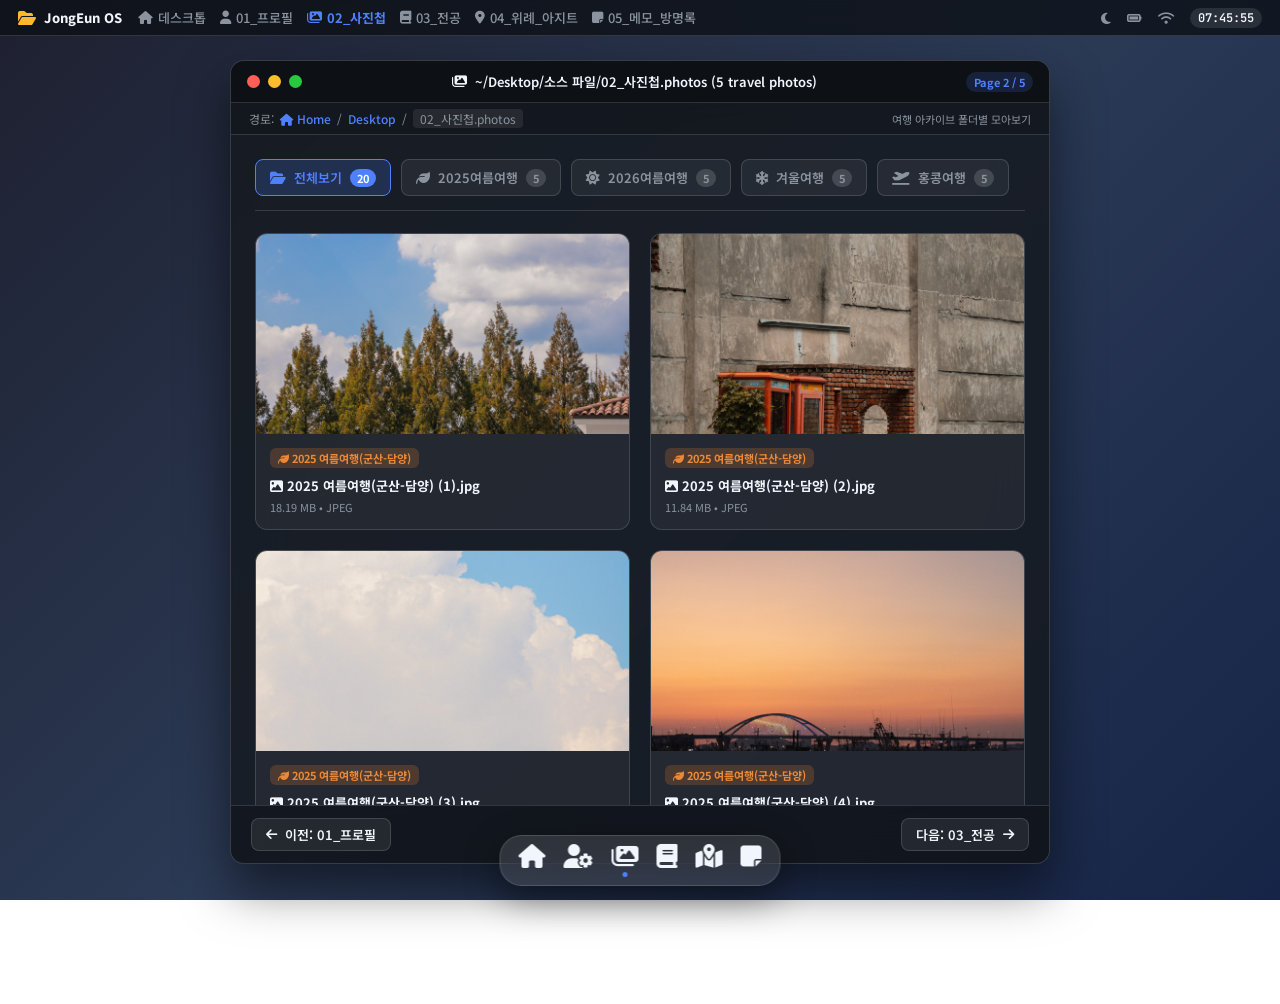
==== commit 1f2ac770: "Add files via upload" ====
--- a/컴퓨터 네트워크 과제 1/소스 파일/gallery.html
+++ b/컴퓨터 네트워크 과제 1/소스 파일/gallery.html
@@ -103,9 +103,9 @@
 
                         <div class="gallery-grid">
                             <!-- Card: 2025 여름여행(군산-담양) (1).jpg -->
-                            <div class="gallery-card" data-category="summer2025" onclick="openLightbox('컴네 과제 사진첩 파일/2025 여름여행(군산-담양) (1).jpg', '2025 여름여행(군산-담양) (1).jpg', '2025 여름여행(군산-담양)')">
-                                <div class="img-wrapper">
-                                    <img src="컴네 과제 사진첩 파일/2025 여름여행(군산-담양) (1).jpg" alt="2025 여름여행(군산-담양) (1).jpg" loading="lazy">
+                            <div class="gallery-card" data-category="summer2025" onclick="openLightbox('2025 여름여행(군산-담양)/2025 여름여행(군산-담양) (1).jpg', '2025 여름여행(군산-담양) (1).jpg', '2025 여름여행(군산-담양)')">
+                                <div class="img-wrapper">
+                                    <img src="2025 여름여행(군산-담양)/2025 여름여행(군산-담양) (1).jpg" alt="2025 여름여행(군산-담양) (1).jpg" loading="lazy">
                                     <div class="img-overlay"><i class="fa-solid fa-magnifying-glass-plus"></i> 크게 보기</div>
                                 </div>
                                 <div class="img-info">
@@ -116,9 +116,9 @@
                             </div>
 
                             <!-- Card: 2025 여름여행(군산-담양) (2).jpg -->
-                            <div class="gallery-card" data-category="summer2025" onclick="openLightbox('컴네 과제 사진첩 파일/2025 여름여행(군산-담양) (2).jpg', '2025 여름여행(군산-담양) (2).jpg', '2025 여름여행(군산-담양)')">
-                                <div class="img-wrapper">
-                                    <img src="컴네 과제 사진첩 파일/2025 여름여행(군산-담양) (2).jpg" alt="2025 여름여행(군산-담양) (2).jpg" loading="lazy">
+                            <div class="gallery-card" data-category="summer2025" onclick="openLightbox('2025 여름여행(군산-담양)/2025 여름여행(군산-담양) (2).jpg', '2025 여름여행(군산-담양) (2).jpg', '2025 여름여행(군산-담양)')">
+                                <div class="img-wrapper">
+                                    <img src="2025 여름여행(군산-담양)/2025 여름여행(군산-담양) (2).jpg" alt="2025 여름여행(군산-담양) (2).jpg" loading="lazy">
                                     <div class="img-overlay"><i class="fa-solid fa-magnifying-glass-plus"></i> 크게 보기</div>
                                 </div>
                                 <div class="img-info">
@@ -129,9 +129,9 @@
                             </div>
 
                             <!-- Card: 2025 여름여행(군산-담양) (3).jpg -->
-                            <div class="gallery-card" data-category="summer2025" onclick="openLightbox('컴네 과제 사진첩 파일/2025 여름여행(군산-담양) (3).jpg', '2025 여름여행(군산-담양) (3).jpg', '2025 여름여행(군산-담양)')">
-                                <div class="img-wrapper">
-                                    <img src="컴네 과제 사진첩 파일/2025 여름여행(군산-담양) (3).jpg" alt="2025 여름여행(군산-담양) (3).jpg" loading="lazy">
+                            <div class="gallery-card" data-category="summer2025" onclick="openLightbox('2025 여름여행(군산-담양)/2025 여름여행(군산-담양) (3).jpg', '2025 여름여행(군산-담양) (3).jpg', '2025 여름여행(군산-담양)')">
+                                <div class="img-wrapper">
+                                    <img src="2025 여름여행(군산-담양)/2025 여름여행(군산-담양) (3).jpg" alt="2025 여름여행(군산-담양) (3).jpg" loading="lazy">
                                     <div class="img-overlay"><i class="fa-solid fa-magnifying-glass-plus"></i> 크게 보기</div>
                                 </div>
                                 <div class="img-info">
@@ -142,9 +142,9 @@
                             </div>
 
                             <!-- Card: 2025 여름여행(군산-담양) (4).jpg -->
-                            <div class="gallery-card" data-category="summer2025" onclick="openLightbox('컴네 과제 사진첩 파일/2025 여름여행(군산-담양) (4).jpg', '2025 여름여행(군산-담양) (4).jpg', '2025 여름여행(군산-담양)')">
-                                <div class="img-wrapper">
-                                    <img src="컴네 과제 사진첩 파일/2025 여름여행(군산-담양) (4).jpg" alt="2025 여름여행(군산-담양) (4).jpg" loading="lazy">
+                            <div class="gallery-card" data-category="summer2025" onclick="openLightbox('2025 여름여행(군산-담양)/2025 여름여행(군산-담양) (4).jpg', '2025 여름여행(군산-담양) (4).jpg', '2025 여름여행(군산-담양)')">
+                                <div class="img-wrapper">
+                                    <img src="2025 여름여행(군산-담양)/2025 여름여행(군산-담양) (4).jpg" alt="2025 여름여행(군산-담양) (4).jpg" loading="lazy">
                                     <div class="img-overlay"><i class="fa-solid fa-magnifying-glass-plus"></i> 크게 보기</div>
                                 </div>
                                 <div class="img-info">
@@ -155,9 +155,9 @@
                             </div>
 
                             <!-- Card: 2025 여름여행(군산-담양) (5).jpg -->
-                            <div class="gallery-card" data-category="summer2025" onclick="openLightbox('컴네 과제 사진첩 파일/2025 여름여행(군산-담양) (5).jpg', '2025 여름여행(군산-담양) (5).jpg', '2025 여름여행(군산-담양)')">
-                                <div class="img-wrapper">
-                                    <img src="컴네 과제 사진첩 파일/2025 여름여행(군산-담양) (5).jpg" alt="2025 여름여행(군산-담양) (5).jpg" loading="lazy">
+                            <div class="gallery-card" data-category="summer2025" onclick="openLightbox('2025 여름여행(군산-담양)/2025 여름여행(군산-담양) (5).jpg', '2025 여름여행(군산-담양) (5).jpg', '2025 여름여행(군산-담양)')">
+                                <div class="img-wrapper">
+                                    <img src="2025 여름여행(군산-담양)/2025 여름여행(군산-담양) (5).jpg" alt="2025 여름여행(군산-담양) (5).jpg" loading="lazy">
                                     <div class="img-overlay"><i class="fa-solid fa-magnifying-glass-plus"></i> 크게 보기</div>
                                 </div>
                                 <div class="img-info">
@@ -168,9 +168,9 @@
                             </div>
 
                             <!-- Card: 2026 여름 여행(안동-울산) (1).jpg -->
-                            <div class="gallery-card" data-category="summer2026" onclick="openLightbox('컴네 과제 사진첩 파일/2026 여름 여행(안동-울산) (1).jpg', '2026 여름 여행(안동-울산) (1).jpg', '2026 여름 여행(안동-울산)')">
-                                <div class="img-wrapper">
-                                    <img src="컴네 과제 사진첩 파일/2026 여름 여행(안동-울산) (1).jpg" alt="2026 여름 여행(안동-울산) (1).jpg" loading="lazy">
+                            <div class="gallery-card" data-category="summer2026" onclick="openLightbox('2026 여름 여행(안동-울산)/2026 여름 여행(안동-울산) (1).jpg', '2026 여름 여행(안동-울산) (1).jpg', '2026 여름 여행(안동-울산)')">
+                                <div class="img-wrapper">
+                                    <img src="2026 여름 여행(안동-울산)/2026 여름 여행(안동-울산) (1).jpg" alt="2026 여름 여행(안동-울산) (1).jpg" loading="lazy">
                                     <div class="img-overlay"><i class="fa-solid fa-magnifying-glass-plus"></i> 크게 보기</div>
                                 </div>
                                 <div class="img-info">
@@ -181,9 +181,9 @@
                             </div>
 
                             <!-- Card: 2026 여름 여행(안동-울산) (2).jpg -->
-                            <div class="gallery-card" data-category="summer2026" onclick="openLightbox('컴네 과제 사진첩 파일/2026 여름 여행(안동-울산) (2).jpg', '2026 여름 여행(안동-울산) (2).jpg', '2026 여름 여행(안동-울산)')">
-                                <div class="img-wrapper">
-                                    <img src="컴네 과제 사진첩 파일/2026 여름 여행(안동-울산) (2).jpg" alt="2026 여름 여행(안동-울산) (2).jpg" loading="lazy">
+                            <div class="gallery-card" data-category="summer2026" onclick="openLightbox('2026 여름 여행(안동-울산)/2026 여름 여행(안동-울산) (2).jpg', '2026 여름 여행(안동-울산) (2).jpg', '2026 여름 여행(안동-울산)')">
+                                <div class="img-wrapper">
+                                    <img src="2026 여름 여행(안동-울산)/2026 여름 여행(안동-울산) (2).jpg" alt="2026 여름 여행(안동-울산) (2).jpg" loading="lazy">
                                     <div class="img-overlay"><i class="fa-solid fa-magnifying-glass-plus"></i> 크게 보기</div>
                                 </div>
                                 <div class="img-info">
@@ -194,9 +194,9 @@
                             </div>
 
                             <!-- Card: 2026 여름 여행(안동-울산) (3).jpg -->
-                            <div class="gallery-card" data-category="summer2026" onclick="openLightbox('컴네 과제 사진첩 파일/2026 여름 여행(안동-울산) (3).jpg', '2026 여름 여행(안동-울산) (3).jpg', '2026 여름 여행(안동-울산)')">
-                                <div class="img-wrapper">
-                                    <img src="컴네 과제 사진첩 파일/2026 여름 여행(안동-울산) (3).jpg" alt="2026 여름 여행(안동-울산) (3).jpg" loading="lazy">
+                            <div class="gallery-card" data-category="summer2026" onclick="openLightbox('2026 여름 여행(안동-울산)/2026 여름 여행(안동-울산) (3).jpg', '2026 여름 여행(안동-울산) (3).jpg', '2026 여름 여행(안동-울산)')">
+                                <div class="img-wrapper">
+                                    <img src="2026 여름 여행(안동-울산)/2026 여름 여행(안동-울산) (3).jpg" alt="2026 여름 여행(안동-울산) (3).jpg" loading="lazy">
                                     <div class="img-overlay"><i class="fa-solid fa-magnifying-glass-plus"></i> 크게 보기</div>
                                 </div>
                                 <div class="img-info">
@@ -207,9 +207,9 @@
                             </div>
 
                             <!-- Card: 2026 여름 여행(안동-울산) (4).jpg -->
-                            <div class="gallery-card" data-category="summer2026" onclick="openLightbox('컴네 과제 사진첩 파일/2026 여름 여행(안동-울산) (4).jpg', '2026 여름 여행(안동-울산) (4).jpg', '2026 여름 여행(안동-울산)')">
-                                <div class="img-wrapper">
-                                    <img src="컴네 과제 사진첩 파일/2026 여름 여행(안동-울산) (4).jpg" alt="2026 여름 여행(안동-울산) (4).jpg" loading="lazy">
+                            <div class="gallery-card" data-category="summer2026" onclick="openLightbox('2026 여름 여행(안동-울산)/2026 여름 여행(안동-울산) (4).jpg', '2026 여름 여행(안동-울산) (4).jpg', '2026 여름 여행(안동-울산)')">
+                                <div class="img-wrapper">
+                                    <img src="2026 여름 여행(안동-울산)/2026 여름 여행(안동-울산) (4).jpg" alt="2026 여름 여행(안동-울산) (4).jpg" loading="lazy">
                                     <div class="img-overlay"><i class="fa-solid fa-magnifying-glass-plus"></i> 크게 보기</div>
                                 </div>
                                 <div class="img-info">
@@ -220,9 +220,9 @@
                             </div>
 
                             <!-- Card: 2026 여름 여행(안동-울산) (5).jpg -->
-                            <div class="gallery-card" data-category="summer2026" onclick="openLightbox('컴네 과제 사진첩 파일/2026 여름 여행(안동-울산) (5).jpg', '2026 여름 여행(안동-울산) (5).jpg', '2026 여름 여행(안동-울산)')">
-                                <div class="img-wrapper">
-                                    <img src="컴네 과제 사진첩 파일/2026 여름 여행(안동-울산) (5).jpg" alt="2026 여름 여행(안동-울산) (5).jpg" loading="lazy">
+                            <div class="gallery-card" data-category="summer2026" onclick="openLightbox('2026 여름 여행(안동-울산)/2026 여름 여행(안동-울산) (5).jpg', '2026 여름 여행(안동-울산) (5).jpg', '2026 여름 여행(안동-울산)')">
+                                <div class="img-wrapper">
+                                    <img src="2026 여름 여행(안동-울산)/2026 여름 여행(안동-울산) (5).jpg" alt="2026 여름 여행(안동-울산) (5).jpg" loading="lazy">
                                     <div class="img-overlay"><i class="fa-solid fa-magnifying-glass-plus"></i> 크게 보기</div>
                                 </div>
                                 <div class="img-info">
@@ -233,9 +233,9 @@
                             </div>
 
                             <!-- Card: 2026 겨울 여행(부산-경주) (1).jpg -->
-                            <div class="gallery-card" data-category="winter2026" onclick="openLightbox('컴네 과제 사진첩 파일/2026 겨울 여행(부산-경주) (1).jpg', '2026 겨울 여행(부산-경주) (1).jpg', '2026 겨울 여행(부산-경주)')">
-                                <div class="img-wrapper">
-                                    <img src="컴네 과제 사진첩 파일/2026 겨울 여행(부산-경주) (1).jpg" alt="2026 겨울 여행(부산-경주) (1).jpg" loading="lazy">
+                            <div class="gallery-card" data-category="winter2026" onclick="openLightbox('2026 겨울 여행(부산-경주)/2026 겨울 여행(부산-경주) (1).jpg', '2026 겨울 여행(부산-경주) (1).jpg', '2026 겨울 여행(부산-경주)')">
+                                <div class="img-wrapper">
+                                    <img src="2026 겨울 여행(부산-경주)/2026 겨울 여행(부산-경주) (1).jpg" alt="2026 겨울 여행(부산-경주) (1).jpg" loading="lazy">
                                     <div class="img-overlay"><i class="fa-solid fa-magnifying-glass-plus"></i> 크게 보기</div>
                                 </div>
                                 <div class="img-info">
@@ -246,9 +246,9 @@
                             </div>
 
                             <!-- Card: 2026 겨울 여행(부산-경주) (2).jpg -->
-                            <div class="gallery-card" data-category="winter2026" onclick="openLightbox('컴네 과제 사진첩 파일/2026 겨울 여행(부산-경주) (2).jpg', '2026 겨울 여행(부산-경주) (2).jpg', '2026 겨울 여행(부산-경주)')">
-                                <div class="img-wrapper">
-                                    <img src="컴네 과제 사진첩 파일/2026 겨울 여행(부산-경주) (2).jpg" alt="2026 겨울 여행(부산-경주) (2).jpg" loading="lazy">
+                            <div class="gallery-card" data-category="winter2026" onclick="openLightbox('2026 겨울 여행(부산-경주)/2026 겨울 여행(부산-경주) (2).jpg', '2026 겨울 여행(부산-경주) (2).jpg', '2026 겨울 여행(부산-경주)')">
+                                <div class="img-wrapper">
+                                    <img src="2026 겨울 여행(부산-경주)/2026 겨울 여행(부산-경주) (2).jpg" alt="2026 겨울 여행(부산-경주) (2).jpg" loading="lazy">
                                     <div class="img-overlay"><i class="fa-solid fa-magnifying-glass-plus"></i> 크게 보기</div>
                                 </div>
                                 <div class="img-info">
@@ -259,9 +259,9 @@
                             </div>
 
                             <!-- Card: 2026 겨울 여행(부산-경주) (3).jpg -->
-                            <div class="gallery-card" data-category="winter2026" onclick="openLightbox('컴네 과제 사진첩 파일/2026 겨울 여행(부산-경주) (3).jpg', '2026 겨울 여행(부산-경주) (3).jpg', '2026 겨울 여행(부산-경주)')">
-                                <div class="img-wrapper">
-                                    <img src="컴네 과제 사진첩 파일/2026 겨울 여행(부산-경주) (3).jpg" alt="2026 겨울 여행(부산-경주) (3).jpg" loading="lazy">
+                            <div class="gallery-card" data-category="winter2026" onclick="openLightbox('2026 겨울 여행(부산-경주)/2026 겨울 여행(부산-경주) (3).jpg', '2026 겨울 여행(부산-경주) (3).jpg', '2026 겨울 여행(부산-경주)')">
+                                <div class="img-wrapper">
+                                    <img src="2026 겨울 여행(부산-경주)/2026 겨울 여행(부산-경주) (3).jpg" alt="2026 겨울 여행(부산-경주) (3).jpg" loading="lazy">
                                     <div class="img-overlay"><i class="fa-solid fa-magnifying-glass-plus"></i> 크게 보기</div>
                                 </div>
                                 <div class="img-info">
@@ -272,9 +272,9 @@
                             </div>
 
                             <!-- Card: 2026 겨울 여행(부산-경주) (4).jpg -->
-                            <div class="gallery-card" data-category="winter2026" onclick="openLightbox('컴네 과제 사진첩 파일/2026 겨울 여행(부산-경주) (4).jpg', '2026 겨울 여행(부산-경주) (4).jpg', '2026 겨울 여행(부산-경주)')">
-                                <div class="img-wrapper">
-                                    <img src="컴네 과제 사진첩 파일/2026 겨울 여행(부산-경주) (4).jpg" alt="2026 겨울 여행(부산-경주) (4).jpg" loading="lazy">
+                            <div class="gallery-card" data-category="winter2026" onclick="openLightbox('2026 겨울 여행(부산-경주)/2026 겨울 여행(부산-경주) (4).jpg', '2026 겨울 여행(부산-경주) (4).jpg', '2026 겨울 여행(부산-경주)')">
+                                <div class="img-wrapper">
+                                    <img src="2026 겨울 여행(부산-경주)/2026 겨울 여행(부산-경주) (4).jpg" alt="2026 겨울 여행(부산-경주) (4).jpg" loading="lazy">
                                     <div class="img-overlay"><i class="fa-solid fa-magnifying-glass-plus"></i> 크게 보기</div>
                                 </div>
                                 <div class="img-info">
@@ -285,9 +285,9 @@
                             </div>
 
                             <!-- Card: 2026 겨울 여행(부산-경주) (5).jpg -->
-                            <div class="gallery-card" data-category="winter2026" onclick="openLightbox('컴네 과제 사진첩 파일/2026 겨울 여행(부산-경주) (5).jpg', '2026 겨울 여행(부산-경주) (5).jpg', '2026 겨울 여행(부산-경주)')">
-                                <div class="img-wrapper">
-                                    <img src="컴네 과제 사진첩 파일/2026 겨울 여행(부산-경주) (5).jpg" alt="2026 겨울 여행(부산-경주) (5).jpg" loading="lazy">
+                            <div class="gallery-card" data-category="winter2026" onclick="openLightbox('2026 겨울 여행(부산-경주)/2026 겨울 여행(부산-경주) (5).jpg', '2026 겨울 여행(부산-경주) (5).jpg', '2026 겨울 여행(부산-경주)')">
+                                <div class="img-wrapper">
+                                    <img src="2026 겨울 여행(부산-경주)/2026 겨울 여행(부산-경주) (5).jpg" alt="2026 겨울 여행(부산-경주) (5).jpg" loading="lazy">
                                     <div class="img-overlay"><i class="fa-solid fa-magnifying-glass-plus"></i> 크게 보기</div>
                                 </div>
                                 <div class="img-info">
@@ -298,9 +298,9 @@
                             </div>
 
                             <!-- Card: 2026 홍콩 여행 (1).jpg -->
-                            <div class="gallery-card" data-category="hongkong2026" onclick="openLightbox('컴네 과제 사진첩 파일/2026 홍콩 여행 (1).jpg', '2026 홍콩 여행 (1).jpg', '2026 홍콩 여행')">
-                                <div class="img-wrapper">
-                                    <img src="컴네 과제 사진첩 파일/2026 홍콩 여행 (1).jpg" alt="2026 홍콩 여행 (1).jpg" loading="lazy">
+                            <div class="gallery-card" data-category="hongkong2026" onclick="openLightbox('2026 홍콩 여행/2026 홍콩 여행 (1).jpg', '2026 홍콩 여행 (1).jpg', '2026 홍콩 여행')">
+                                <div class="img-wrapper">
+                                    <img src="2026 홍콩 여행/2026 홍콩 여행 (1).jpg" alt="2026 홍콩 여행 (1).jpg" loading="lazy">
                                     <div class="img-overlay"><i class="fa-solid fa-magnifying-glass-plus"></i> 크게 보기</div>
                                 </div>
                                 <div class="img-info">
@@ -311,9 +311,9 @@
                             </div>
 
                             <!-- Card: 2026 홍콩 여행 (2).jpg -->
-                            <div class="gallery-card" data-category="hongkong2026" onclick="openLightbox('컴네 과제 사진첩 파일/2026 홍콩 여행 (2).jpg', '2026 홍콩 여행 (2).jpg', '2026 홍콩 여행')">
-                                <div class="img-wrapper">
-                                    <img src="컴네 과제 사진첩 파일/2026 홍콩 여행 (2).jpg" alt="2026 홍콩 여행 (2).jpg" loading="lazy">
+                            <div class="gallery-card" data-category="hongkong2026" onclick="openLightbox('2026 홍콩 여행/2026 홍콩 여행 (2).jpg', '2026 홍콩 여행 (2).jpg', '2026 홍콩 여행')">
+                                <div class="img-wrapper">
+                                    <img src="2026 홍콩 여행/2026 홍콩 여행 (2).jpg" alt="2026 홍콩 여행 (2).jpg" loading="lazy">
                                     <div class="img-overlay"><i class="fa-solid fa-magnifying-glass-plus"></i> 크게 보기</div>
                                 </div>
                                 <div class="img-info">
@@ -324,9 +324,9 @@
                             </div>
 
                             <!-- Card: 2026 홍콩 여행 (3).jpg -->
-                            <div class="gallery-card" data-category="hongkong2026" onclick="openLightbox('컴네 과제 사진첩 파일/2026 홍콩 여행 (3).jpg', '2026 홍콩 여행 (3).jpg', '2026 홍콩 여행')">
-                                <div class="img-wrapper">
-                                    <img src="컴네 과제 사진첩 파일/2026 홍콩 여행 (3).jpg" alt="2026 홍콩 여행 (3).jpg" loading="lazy">
+                            <div class="gallery-card" data-category="hongkong2026" onclick="openLightbox('2026 홍콩 여행/2026 홍콩 여행 (3).jpg', '2026 홍콩 여행 (3).jpg', '2026 홍콩 여행')">
+                                <div class="img-wrapper">
+                                    <img src="2026 홍콩 여행/2026 홍콩 여행 (3).jpg" alt="2026 홍콩 여행 (3).jpg" loading="lazy">
                                     <div class="img-overlay"><i class="fa-solid fa-magnifying-glass-plus"></i> 크게 보기</div>
                                 </div>
                                 <div class="img-info">
@@ -337,9 +337,9 @@
                             </div>
 
                             <!-- Card: 2026 홍콩 여행 (4).jpg -->
-                            <div class="gallery-card" data-category="hongkong2026" onclick="openLightbox('컴네 과제 사진첩 파일/2026 홍콩 여행 (4).jpg', '2026 홍콩 여행 (4).jpg', '2026 홍콩 여행')">
-                                <div class="img-wrapper">
-                                    <img src="컴네 과제 사진첩 파일/2026 홍콩 여행 (4).jpg" alt="2026 홍콩 여행 (4).jpg" loading="lazy">
+                            <div class="gallery-card" data-category="hongkong2026" onclick="openLightbox('2026 홍콩 여행/2026 홍콩 여행 (4).jpg', '2026 홍콩 여행 (4).jpg', '2026 홍콩 여행')">
+                                <div class="img-wrapper">
+                                    <img src="2026 홍콩 여행/2026 홍콩 여행 (4).jpg" alt="2026 홍콩 여행 (4).jpg" loading="lazy">
                                     <div class="img-overlay"><i class="fa-solid fa-magnifying-glass-plus"></i> 크게 보기</div>
                                 </div>
                                 <div class="img-info">
@@ -350,9 +350,9 @@
                             </div>
 
                             <!-- Card: 2026 홍콩 여행 (5).jpg -->
-                            <div class="gallery-card" data-category="hongkong2026" onclick="openLightbox('컴네 과제 사진첩 파일/2026 홍콩 여행 (5).jpg', '2026 홍콩 여행 (5).jpg', '2026 홍콩 여행')">
-                                <div class="img-wrapper">
-                                    <img src="컴네 과제 사진첩 파일/2026 홍콩 여행 (5).jpg" alt="2026 홍콩 여행 (5).jpg" loading="lazy">
+                            <div class="gallery-card" data-category="hongkong2026" onclick="openLightbox('2026 홍콩 여행/2026 홍콩 여행 (5).jpg', '2026 홍콩 여행 (5).jpg', '2026 홍콩 여행')">
+                                <div class="img-wrapper">
+                                    <img src="2026 홍콩 여행/2026 홍콩 여행 (5).jpg" alt="2026 홍콩 여행 (5).jpg" loading="lazy">
                                     <div class="img-overlay"><i class="fa-solid fa-magnifying-glass-plus"></i> 크게 보기</div>
                                 </div>
                                 <div class="img-info">
--- a/컴퓨터 네트워크 과제 1/소스 파일/style.css
+++ b/컴퓨터 네트워크 과제 1/소스 파일/style.css
@@ -160,13 +160,17 @@
     margin-bottom: 28px;
     display: flex;
     align-items: center;
+    justify-content: space-between;
     gap: 20px;
 }
 
 .desktop-profile-photo {
-    width: 92px;
-    height: 92px;
-    flex: 0 0 92px;
+    width: 200px;
+    height: 200px;
+    flex: 0 0 200px;
+    align-self: end;
+    margin-bottom: 10px;
+    transform: translateY(-50%);
     object-fit: cover;
     border-radius: 50%;
     border: 3px solid var(--accent-blue);
@@ -1178,10 +1182,16 @@
 }
 
 /* Responsive */
-@media (max-width: 768px) {
-    #workspace {
-        padding: 16px 16px 90px 16px;
-    }
+@media (max-width: 768px) {
+    #workspace {
+        padding: 16px 16px 90px 16px;
+    }
+
+    .desktop-profile-photo {
+        width: 132px;
+        height: 132px;
+        flex-basis: 132px;
+    }
 
     .profile-container {
         flex-direction: column;
@@ -1203,7 +1213,19 @@
     .nav-links {
         display: none;
     }
-}
+}
+
+@media (max-width: 480px) {
+    .desktop-banner {
+        gap: 12px;
+    }
+
+    .desktop-profile-photo {
+        width: 96px;
+        height: 96px;
+        flex-basis: 96px;
+    }
+}
 
 
 /* Linked university major cards */
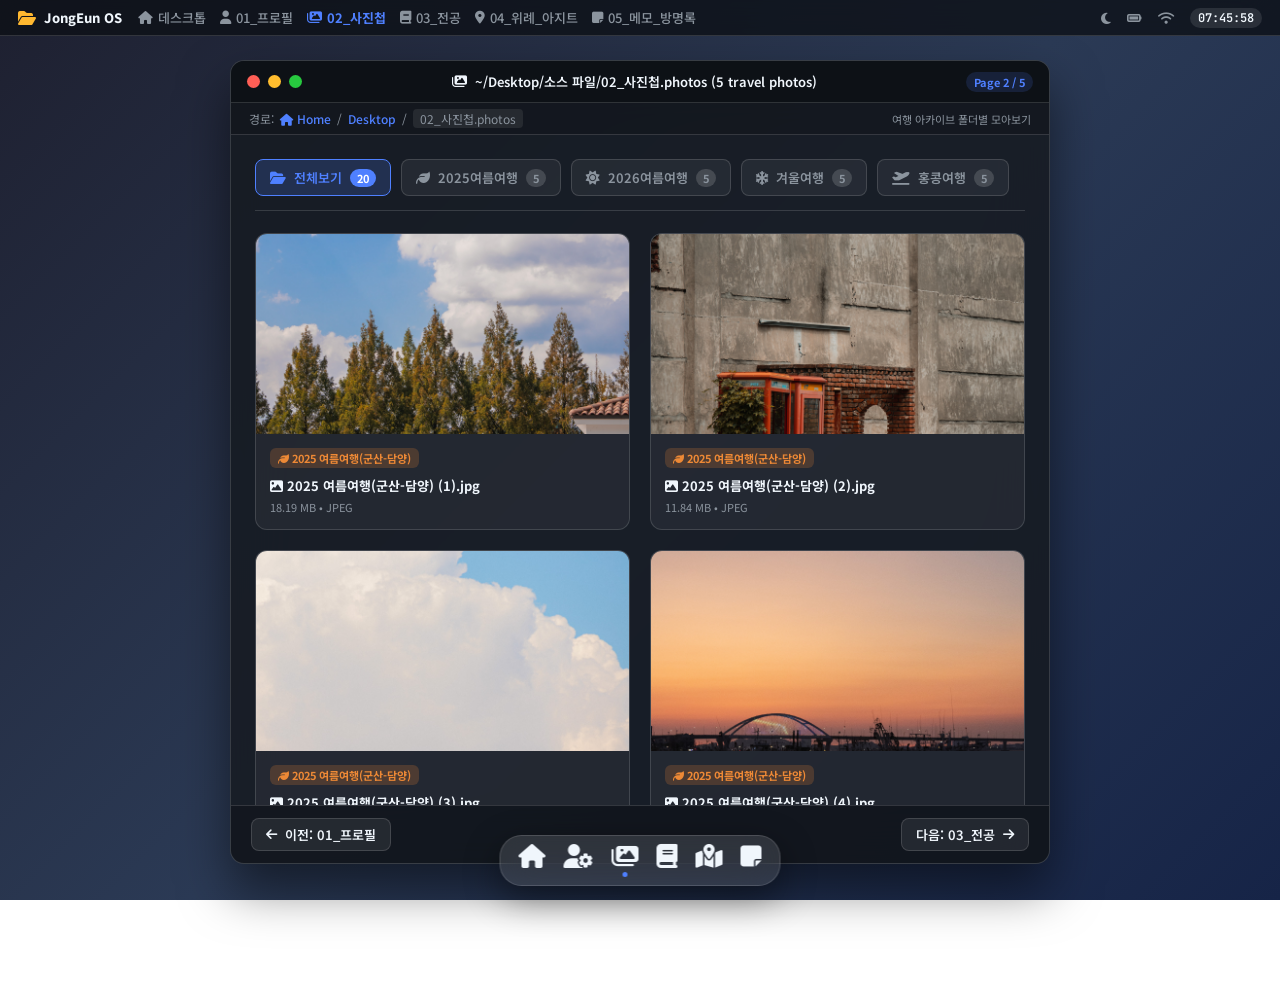
==== commit 701c2ddd: "ee ee" ====
--- a/컴퓨터 네트워크 과제 1/소스 파일/gallery.html
+++ b/컴퓨터 네트워크 과제 1/소스 파일/gallery.html
@@ -103,9 +103,9 @@
 
                         <div class="gallery-grid">
                             <!-- Card: 2025 여름여행(군산-담양) (1).jpg -->
-                            <div class="gallery-card" data-category="summer2025" onclick="openLightbox('2025 여름여행(군산-담양)/2025 여름여행(군산-담양) (1).jpg', '2025 여름여행(군산-담양) (1).jpg', '2025 여름여행(군산-담양)')">
-                                <div class="img-wrapper">
-                                    <img src="2025 여름여행(군산-담양)/2025 여름여행(군산-담양) (1).jpg" alt="2025 여름여행(군산-담양) (1).jpg" loading="lazy">
+                            <div class="gallery-card" data-category="summer2025" onclick="openLightbox('2025%20%EC%97%AC%EB%A6%84%EC%97%AC%ED%96%89(%EA%B5%B0%EC%82%B0-%EB%8B%B4%EC%96%91)/2025%20%EC%97%AC%EB%A6%84%EC%97%AC%ED%96%89(%EA%B5%B0%EC%82%B0-%EB%8B%B4%EC%96%91)%20(1).jpg', '2025 여름여행(군산-담양) (1).jpg', '2025 여름여행(군산-담양)')">
+                                <div class="img-wrapper">
+                                    <img src="2025%20%EC%97%AC%EB%A6%84%EC%97%AC%ED%96%89(%EA%B5%B0%EC%82%B0-%EB%8B%B4%EC%96%91)/2025%20%EC%97%AC%EB%A6%84%EC%97%AC%ED%96%89(%EA%B5%B0%EC%82%B0-%EB%8B%B4%EC%96%91)%20(1).jpg" alt="2025 여름여행(군산-담양) (1).jpg" loading="lazy">
                                     <div class="img-overlay"><i class="fa-solid fa-magnifying-glass-plus"></i> 크게 보기</div>
                                 </div>
                                 <div class="img-info">
@@ -116,9 +116,9 @@
                             </div>
 
                             <!-- Card: 2025 여름여행(군산-담양) (2).jpg -->
-                            <div class="gallery-card" data-category="summer2025" onclick="openLightbox('2025 여름여행(군산-담양)/2025 여름여행(군산-담양) (2).jpg', '2025 여름여행(군산-담양) (2).jpg', '2025 여름여행(군산-담양)')">
-                                <div class="img-wrapper">
-                                    <img src="2025 여름여행(군산-담양)/2025 여름여행(군산-담양) (2).jpg" alt="2025 여름여행(군산-담양) (2).jpg" loading="lazy">
+                            <div class="gallery-card" data-category="summer2025" onclick="openLightbox('2025%20%EC%97%AC%EB%A6%84%EC%97%AC%ED%96%89(%EA%B5%B0%EC%82%B0-%EB%8B%B4%EC%96%91)/2025%20%EC%97%AC%EB%A6%84%EC%97%AC%ED%96%89(%EA%B5%B0%EC%82%B0-%EB%8B%B4%EC%96%91)%20(2).jpg', '2025 여름여행(군산-담양) (2).jpg', '2025 여름여행(군산-담양)')">
+                                <div class="img-wrapper">
+                                    <img src="2025%20%EC%97%AC%EB%A6%84%EC%97%AC%ED%96%89(%EA%B5%B0%EC%82%B0-%EB%8B%B4%EC%96%91)/2025%20%EC%97%AC%EB%A6%84%EC%97%AC%ED%96%89(%EA%B5%B0%EC%82%B0-%EB%8B%B4%EC%96%91)%20(2).jpg" alt="2025 여름여행(군산-담양) (2).jpg" loading="lazy">
                                     <div class="img-overlay"><i class="fa-solid fa-magnifying-glass-plus"></i> 크게 보기</div>
                                 </div>
                                 <div class="img-info">
@@ -129,9 +129,9 @@
                             </div>
 
                             <!-- Card: 2025 여름여행(군산-담양) (3).jpg -->
-                            <div class="gallery-card" data-category="summer2025" onclick="openLightbox('2025 여름여행(군산-담양)/2025 여름여행(군산-담양) (3).jpg', '2025 여름여행(군산-담양) (3).jpg', '2025 여름여행(군산-담양)')">
-                                <div class="img-wrapper">
-                                    <img src="2025 여름여행(군산-담양)/2025 여름여행(군산-담양) (3).jpg" alt="2025 여름여행(군산-담양) (3).jpg" loading="lazy">
+                            <div class="gallery-card" data-category="summer2025" onclick="openLightbox('2025%20%EC%97%AC%EB%A6%84%EC%97%AC%ED%96%89(%EA%B5%B0%EC%82%B0-%EB%8B%B4%EC%96%91)/2025%20%EC%97%AC%EB%A6%84%EC%97%AC%ED%96%89(%EA%B5%B0%EC%82%B0-%EB%8B%B4%EC%96%91)%20(3).jpg', '2025 여름여행(군산-담양) (3).jpg', '2025 여름여행(군산-담양)')">
+                                <div class="img-wrapper">
+                                    <img src="2025%20%EC%97%AC%EB%A6%84%EC%97%AC%ED%96%89(%EA%B5%B0%EC%82%B0-%EB%8B%B4%EC%96%91)/2025%20%EC%97%AC%EB%A6%84%EC%97%AC%ED%96%89(%EA%B5%B0%EC%82%B0-%EB%8B%B4%EC%96%91)%20(3).jpg" alt="2025 여름여행(군산-담양) (3).jpg" loading="lazy">
                                     <div class="img-overlay"><i class="fa-solid fa-magnifying-glass-plus"></i> 크게 보기</div>
                                 </div>
                                 <div class="img-info">
@@ -142,9 +142,9 @@
                             </div>
 
                             <!-- Card: 2025 여름여행(군산-담양) (4).jpg -->
-                            <div class="gallery-card" data-category="summer2025" onclick="openLightbox('2025 여름여행(군산-담양)/2025 여름여행(군산-담양) (4).jpg', '2025 여름여행(군산-담양) (4).jpg', '2025 여름여행(군산-담양)')">
-                                <div class="img-wrapper">
-                                    <img src="2025 여름여행(군산-담양)/2025 여름여행(군산-담양) (4).jpg" alt="2025 여름여행(군산-담양) (4).jpg" loading="lazy">
+                            <div class="gallery-card" data-category="summer2025" onclick="openLightbox('2025%20%EC%97%AC%EB%A6%84%EC%97%AC%ED%96%89(%EA%B5%B0%EC%82%B0-%EB%8B%B4%EC%96%91)/2025%20%EC%97%AC%EB%A6%84%EC%97%AC%ED%96%89(%EA%B5%B0%EC%82%B0-%EB%8B%B4%EC%96%91)%20(4).jpg', '2025 여름여행(군산-담양) (4).jpg', '2025 여름여행(군산-담양)')">
+                                <div class="img-wrapper">
+                                    <img src="2025%20%EC%97%AC%EB%A6%84%EC%97%AC%ED%96%89(%EA%B5%B0%EC%82%B0-%EB%8B%B4%EC%96%91)/2025%20%EC%97%AC%EB%A6%84%EC%97%AC%ED%96%89(%EA%B5%B0%EC%82%B0-%EB%8B%B4%EC%96%91)%20(4).jpg" alt="2025 여름여행(군산-담양) (4).jpg" loading="lazy">
                                     <div class="img-overlay"><i class="fa-solid fa-magnifying-glass-plus"></i> 크게 보기</div>
                                 </div>
                                 <div class="img-info">
@@ -155,9 +155,9 @@
                             </div>
 
                             <!-- Card: 2025 여름여행(군산-담양) (5).jpg -->
-                            <div class="gallery-card" data-category="summer2025" onclick="openLightbox('2025 여름여행(군산-담양)/2025 여름여행(군산-담양) (5).jpg', '2025 여름여행(군산-담양) (5).jpg', '2025 여름여행(군산-담양)')">
-                                <div class="img-wrapper">
-                                    <img src="2025 여름여행(군산-담양)/2025 여름여행(군산-담양) (5).jpg" alt="2025 여름여행(군산-담양) (5).jpg" loading="lazy">
+                            <div class="gallery-card" data-category="summer2025" onclick="openLightbox('2025%20%EC%97%AC%EB%A6%84%EC%97%AC%ED%96%89(%EA%B5%B0%EC%82%B0-%EB%8B%B4%EC%96%91)/2025%20%EC%97%AC%EB%A6%84%EC%97%AC%ED%96%89(%EA%B5%B0%EC%82%B0-%EB%8B%B4%EC%96%91)%20(5).jpg', '2025 여름여행(군산-담양) (5).jpg', '2025 여름여행(군산-담양)')">
+                                <div class="img-wrapper">
+                                    <img src="2025%20%EC%97%AC%EB%A6%84%EC%97%AC%ED%96%89(%EA%B5%B0%EC%82%B0-%EB%8B%B4%EC%96%91)/2025%20%EC%97%AC%EB%A6%84%EC%97%AC%ED%96%89(%EA%B5%B0%EC%82%B0-%EB%8B%B4%EC%96%91)%20(5).jpg" alt="2025 여름여행(군산-담양) (5).jpg" loading="lazy">
                                     <div class="img-overlay"><i class="fa-solid fa-magnifying-glass-plus"></i> 크게 보기</div>
                                 </div>
                                 <div class="img-info">
@@ -168,9 +168,9 @@
                             </div>
 
                             <!-- Card: 2026 여름 여행(안동-울산) (1).jpg -->
-                            <div class="gallery-card" data-category="summer2026" onclick="openLightbox('2026 여름 여행(안동-울산)/2026 여름 여행(안동-울산) (1).jpg', '2026 여름 여행(안동-울산) (1).jpg', '2026 여름 여행(안동-울산)')">
-                                <div class="img-wrapper">
-                                    <img src="2026 여름 여행(안동-울산)/2026 여름 여행(안동-울산) (1).jpg" alt="2026 여름 여행(안동-울산) (1).jpg" loading="lazy">
+                            <div class="gallery-card" data-category="summer2026" onclick="openLightbox('2026%20%EC%97%AC%EB%A6%84%20%EC%97%AC%ED%96%89(%EC%95%88%EB%8F%99-%EC%9A%B8%EC%82%B0)/2026%20%EC%97%AC%EB%A6%84%20%EC%97%AC%ED%96%89(%EC%95%88%EB%8F%99-%EC%9A%B8%EC%82%B0)%20(1).jpg', '2026 여름 여행(안동-울산) (1).jpg', '2026 여름 여행(안동-울산)')">
+                                <div class="img-wrapper">
+                                    <img src="2026%20%EC%97%AC%EB%A6%84%20%EC%97%AC%ED%96%89(%EC%95%88%EB%8F%99-%EC%9A%B8%EC%82%B0)/2026%20%EC%97%AC%EB%A6%84%20%EC%97%AC%ED%96%89(%EC%95%88%EB%8F%99-%EC%9A%B8%EC%82%B0)%20(1).jpg" alt="2026 여름 여행(안동-울산) (1).jpg" loading="lazy">
                                     <div class="img-overlay"><i class="fa-solid fa-magnifying-glass-plus"></i> 크게 보기</div>
                                 </div>
                                 <div class="img-info">
@@ -181,9 +181,9 @@
                             </div>
 
                             <!-- Card: 2026 여름 여행(안동-울산) (2).jpg -->
-                            <div class="gallery-card" data-category="summer2026" onclick="openLightbox('2026 여름 여행(안동-울산)/2026 여름 여행(안동-울산) (2).jpg', '2026 여름 여행(안동-울산) (2).jpg', '2026 여름 여행(안동-울산)')">
-                                <div class="img-wrapper">
-                                    <img src="2026 여름 여행(안동-울산)/2026 여름 여행(안동-울산) (2).jpg" alt="2026 여름 여행(안동-울산) (2).jpg" loading="lazy">
+                            <div class="gallery-card" data-category="summer2026" onclick="openLightbox('2026%20%EC%97%AC%EB%A6%84%20%EC%97%AC%ED%96%89(%EC%95%88%EB%8F%99-%EC%9A%B8%EC%82%B0)/2026%20%EC%97%AC%EB%A6%84%20%EC%97%AC%ED%96%89(%EC%95%88%EB%8F%99-%EC%9A%B8%EC%82%B0)%20(2).jpg', '2026 여름 여행(안동-울산) (2).jpg', '2026 여름 여행(안동-울산)')">
+                                <div class="img-wrapper">
+                                    <img src="2026%20%EC%97%AC%EB%A6%84%20%EC%97%AC%ED%96%89(%EC%95%88%EB%8F%99-%EC%9A%B8%EC%82%B0)/2026%20%EC%97%AC%EB%A6%84%20%EC%97%AC%ED%96%89(%EC%95%88%EB%8F%99-%EC%9A%B8%EC%82%B0)%20(2).jpg" alt="2026 여름 여행(안동-울산) (2).jpg" loading="lazy">
                                     <div class="img-overlay"><i class="fa-solid fa-magnifying-glass-plus"></i> 크게 보기</div>
                                 </div>
                                 <div class="img-info">
@@ -194,9 +194,9 @@
                             </div>
 
                             <!-- Card: 2026 여름 여행(안동-울산) (3).jpg -->
-                            <div class="gallery-card" data-category="summer2026" onclick="openLightbox('2026 여름 여행(안동-울산)/2026 여름 여행(안동-울산) (3).jpg', '2026 여름 여행(안동-울산) (3).jpg', '2026 여름 여행(안동-울산)')">
-                                <div class="img-wrapper">
-                                    <img src="2026 여름 여행(안동-울산)/2026 여름 여행(안동-울산) (3).jpg" alt="2026 여름 여행(안동-울산) (3).jpg" loading="lazy">
+                            <div class="gallery-card" data-category="summer2026" onclick="openLightbox('2026%20%EC%97%AC%EB%A6%84%20%EC%97%AC%ED%96%89(%EC%95%88%EB%8F%99-%EC%9A%B8%EC%82%B0)/2026%20%EC%97%AC%EB%A6%84%20%EC%97%AC%ED%96%89(%EC%95%88%EB%8F%99-%EC%9A%B8%EC%82%B0)%20(3).jpg', '2026 여름 여행(안동-울산) (3).jpg', '2026 여름 여행(안동-울산)')">
+                                <div class="img-wrapper">
+                                    <img src="2026%20%EC%97%AC%EB%A6%84%20%EC%97%AC%ED%96%89(%EC%95%88%EB%8F%99-%EC%9A%B8%EC%82%B0)/2026%20%EC%97%AC%EB%A6%84%20%EC%97%AC%ED%96%89(%EC%95%88%EB%8F%99-%EC%9A%B8%EC%82%B0)%20(3).jpg" alt="2026 여름 여행(안동-울산) (3).jpg" loading="lazy">
                                     <div class="img-overlay"><i class="fa-solid fa-magnifying-glass-plus"></i> 크게 보기</div>
                                 </div>
                                 <div class="img-info">
@@ -207,9 +207,9 @@
                             </div>
 
                             <!-- Card: 2026 여름 여행(안동-울산) (4).jpg -->
-                            <div class="gallery-card" data-category="summer2026" onclick="openLightbox('2026 여름 여행(안동-울산)/2026 여름 여행(안동-울산) (4).jpg', '2026 여름 여행(안동-울산) (4).jpg', '2026 여름 여행(안동-울산)')">
-                                <div class="img-wrapper">
-                                    <img src="2026 여름 여행(안동-울산)/2026 여름 여행(안동-울산) (4).jpg" alt="2026 여름 여행(안동-울산) (4).jpg" loading="lazy">
+                            <div class="gallery-card" data-category="summer2026" onclick="openLightbox('2026%20%EC%97%AC%EB%A6%84%20%EC%97%AC%ED%96%89(%EC%95%88%EB%8F%99-%EC%9A%B8%EC%82%B0)/2026%20%EC%97%AC%EB%A6%84%20%EC%97%AC%ED%96%89(%EC%95%88%EB%8F%99-%EC%9A%B8%EC%82%B0)%20(4).jpg', '2026 여름 여행(안동-울산) (4).jpg', '2026 여름 여행(안동-울산)')">
+                                <div class="img-wrapper">
+                                    <img src="2026%20%EC%97%AC%EB%A6%84%20%EC%97%AC%ED%96%89(%EC%95%88%EB%8F%99-%EC%9A%B8%EC%82%B0)/2026%20%EC%97%AC%EB%A6%84%20%EC%97%AC%ED%96%89(%EC%95%88%EB%8F%99-%EC%9A%B8%EC%82%B0)%20(4).jpg" alt="2026 여름 여행(안동-울산) (4).jpg" loading="lazy">
                                     <div class="img-overlay"><i class="fa-solid fa-magnifying-glass-plus"></i> 크게 보기</div>
                                 </div>
                                 <div class="img-info">
@@ -220,9 +220,9 @@
                             </div>
 
                             <!-- Card: 2026 여름 여행(안동-울산) (5).jpg -->
-                            <div class="gallery-card" data-category="summer2026" onclick="openLightbox('2026 여름 여행(안동-울산)/2026 여름 여행(안동-울산) (5).jpg', '2026 여름 여행(안동-울산) (5).jpg', '2026 여름 여행(안동-울산)')">
-                                <div class="img-wrapper">
-                                    <img src="2026 여름 여행(안동-울산)/2026 여름 여행(안동-울산) (5).jpg" alt="2026 여름 여행(안동-울산) (5).jpg" loading="lazy">
+                            <div class="gallery-card" data-category="summer2026" onclick="openLightbox('2026%20%EC%97%AC%EB%A6%84%20%EC%97%AC%ED%96%89(%EC%95%88%EB%8F%99-%EC%9A%B8%EC%82%B0)/2026%20%EC%97%AC%EB%A6%84%20%EC%97%AC%ED%96%89(%EC%95%88%EB%8F%99-%EC%9A%B8%EC%82%B0)%20(5).jpg', '2026 여름 여행(안동-울산) (5).jpg', '2026 여름 여행(안동-울산)')">
+                                <div class="img-wrapper">
+                                    <img src="2026%20%EC%97%AC%EB%A6%84%20%EC%97%AC%ED%96%89(%EC%95%88%EB%8F%99-%EC%9A%B8%EC%82%B0)/2026%20%EC%97%AC%EB%A6%84%20%EC%97%AC%ED%96%89(%EC%95%88%EB%8F%99-%EC%9A%B8%EC%82%B0)%20(5).jpg" alt="2026 여름 여행(안동-울산) (5).jpg" loading="lazy">
                                     <div class="img-overlay"><i class="fa-solid fa-magnifying-glass-plus"></i> 크게 보기</div>
                                 </div>
                                 <div class="img-info">
@@ -233,9 +233,9 @@
                             </div>
 
                             <!-- Card: 2026 겨울 여행(부산-경주) (1).jpg -->
-                            <div class="gallery-card" data-category="winter2026" onclick="openLightbox('2026 겨울 여행(부산-경주)/2026 겨울 여행(부산-경주) (1).jpg', '2026 겨울 여행(부산-경주) (1).jpg', '2026 겨울 여행(부산-경주)')">
-                                <div class="img-wrapper">
-                                    <img src="2026 겨울 여행(부산-경주)/2026 겨울 여행(부산-경주) (1).jpg" alt="2026 겨울 여행(부산-경주) (1).jpg" loading="lazy">
+                            <div class="gallery-card" data-category="winter2026" onclick="openLightbox('2026%20%EA%B2%A8%EC%9A%B8%20%EC%97%AC%ED%96%89(%EB%B6%80%EC%82%B0-%EA%B2%BD%EC%A3%BC)/2026%20%EA%B2%A8%EC%9A%B8%20%EC%97%AC%ED%96%89(%EB%B6%80%EC%82%B0-%EA%B2%BD%EC%A3%BC)%20(1).jpg', '2026 겨울 여행(부산-경주) (1).jpg', '2026 겨울 여행(부산-경주)')">
+                                <div class="img-wrapper">
+                                    <img src="2026%20%EA%B2%A8%EC%9A%B8%20%EC%97%AC%ED%96%89(%EB%B6%80%EC%82%B0-%EA%B2%BD%EC%A3%BC)/2026%20%EA%B2%A8%EC%9A%B8%20%EC%97%AC%ED%96%89(%EB%B6%80%EC%82%B0-%EA%B2%BD%EC%A3%BC)%20(1).jpg" alt="2026 겨울 여행(부산-경주) (1).jpg" loading="lazy">
                                     <div class="img-overlay"><i class="fa-solid fa-magnifying-glass-plus"></i> 크게 보기</div>
                                 </div>
                                 <div class="img-info">
@@ -246,9 +246,9 @@
                             </div>
 
                             <!-- Card: 2026 겨울 여행(부산-경주) (2).jpg -->
-                            <div class="gallery-card" data-category="winter2026" onclick="openLightbox('2026 겨울 여행(부산-경주)/2026 겨울 여행(부산-경주) (2).jpg', '2026 겨울 여행(부산-경주) (2).jpg', '2026 겨울 여행(부산-경주)')">
-                                <div class="img-wrapper">
-                                    <img src="2026 겨울 여행(부산-경주)/2026 겨울 여행(부산-경주) (2).jpg" alt="2026 겨울 여행(부산-경주) (2).jpg" loading="lazy">
+                            <div class="gallery-card" data-category="winter2026" onclick="openLightbox('2026%20%EA%B2%A8%EC%9A%B8%20%EC%97%AC%ED%96%89(%EB%B6%80%EC%82%B0-%EA%B2%BD%EC%A3%BC)/2026%20%EA%B2%A8%EC%9A%B8%20%EC%97%AC%ED%96%89(%EB%B6%80%EC%82%B0-%EA%B2%BD%EC%A3%BC)%20(2).jpg', '2026 겨울 여행(부산-경주) (2).jpg', '2026 겨울 여행(부산-경주)')">
+                                <div class="img-wrapper">
+                                    <img src="2026%20%EA%B2%A8%EC%9A%B8%20%EC%97%AC%ED%96%89(%EB%B6%80%EC%82%B0-%EA%B2%BD%EC%A3%BC)/2026%20%EA%B2%A8%EC%9A%B8%20%EC%97%AC%ED%96%89(%EB%B6%80%EC%82%B0-%EA%B2%BD%EC%A3%BC)%20(2).jpg" alt="2026 겨울 여행(부산-경주) (2).jpg" loading="lazy">
                                     <div class="img-overlay"><i class="fa-solid fa-magnifying-glass-plus"></i> 크게 보기</div>
                                 </div>
                                 <div class="img-info">
@@ -259,9 +259,9 @@
                             </div>
 
                             <!-- Card: 2026 겨울 여행(부산-경주) (3).jpg -->
-                            <div class="gallery-card" data-category="winter2026" onclick="openLightbox('2026 겨울 여행(부산-경주)/2026 겨울 여행(부산-경주) (3).jpg', '2026 겨울 여행(부산-경주) (3).jpg', '2026 겨울 여행(부산-경주)')">
-                                <div class="img-wrapper">
-                                    <img src="2026 겨울 여행(부산-경주)/2026 겨울 여행(부산-경주) (3).jpg" alt="2026 겨울 여행(부산-경주) (3).jpg" loading="lazy">
+                            <div class="gallery-card" data-category="winter2026" onclick="openLightbox('2026%20%EA%B2%A8%EC%9A%B8%20%EC%97%AC%ED%96%89(%EB%B6%80%EC%82%B0-%EA%B2%BD%EC%A3%BC)/2026%20%EA%B2%A8%EC%9A%B8%20%EC%97%AC%ED%96%89(%EB%B6%80%EC%82%B0-%EA%B2%BD%EC%A3%BC)%20(3).jpg', '2026 겨울 여행(부산-경주) (3).jpg', '2026 겨울 여행(부산-경주)')">
+                                <div class="img-wrapper">
+                                    <img src="2026%20%EA%B2%A8%EC%9A%B8%20%EC%97%AC%ED%96%89(%EB%B6%80%EC%82%B0-%EA%B2%BD%EC%A3%BC)/2026%20%EA%B2%A8%EC%9A%B8%20%EC%97%AC%ED%96%89(%EB%B6%80%EC%82%B0-%EA%B2%BD%EC%A3%BC)%20(3).jpg" alt="2026 겨울 여행(부산-경주) (3).jpg" loading="lazy">
                                     <div class="img-overlay"><i class="fa-solid fa-magnifying-glass-plus"></i> 크게 보기</div>
                                 </div>
                                 <div class="img-info">
@@ -272,9 +272,9 @@
                             </div>
 
                             <!-- Card: 2026 겨울 여행(부산-경주) (4).jpg -->
-                            <div class="gallery-card" data-category="winter2026" onclick="openLightbox('2026 겨울 여행(부산-경주)/2026 겨울 여행(부산-경주) (4).jpg', '2026 겨울 여행(부산-경주) (4).jpg', '2026 겨울 여행(부산-경주)')">
-                                <div class="img-wrapper">
-                                    <img src="2026 겨울 여행(부산-경주)/2026 겨울 여행(부산-경주) (4).jpg" alt="2026 겨울 여행(부산-경주) (4).jpg" loading="lazy">
+                            <div class="gallery-card" data-category="winter2026" onclick="openLightbox('2026%20%EA%B2%A8%EC%9A%B8%20%EC%97%AC%ED%96%89(%EB%B6%80%EC%82%B0-%EA%B2%BD%EC%A3%BC)/2026%20%EA%B2%A8%EC%9A%B8%20%EC%97%AC%ED%96%89(%EB%B6%80%EC%82%B0-%EA%B2%BD%EC%A3%BC)%20(4).jpg', '2026 겨울 여행(부산-경주) (4).jpg', '2026 겨울 여행(부산-경주)')">
+                                <div class="img-wrapper">
+                                    <img src="2026%20%EA%B2%A8%EC%9A%B8%20%EC%97%AC%ED%96%89(%EB%B6%80%EC%82%B0-%EA%B2%BD%EC%A3%BC)/2026%20%EA%B2%A8%EC%9A%B8%20%EC%97%AC%ED%96%89(%EB%B6%80%EC%82%B0-%EA%B2%BD%EC%A3%BC)%20(4).jpg" alt="2026 겨울 여행(부산-경주) (4).jpg" loading="lazy">
                                     <div class="img-overlay"><i class="fa-solid fa-magnifying-glass-plus"></i> 크게 보기</div>
                                 </div>
                                 <div class="img-info">
@@ -285,9 +285,9 @@
                             </div>
 
                             <!-- Card: 2026 겨울 여행(부산-경주) (5).jpg -->
-                            <div class="gallery-card" data-category="winter2026" onclick="openLightbox('2026 겨울 여행(부산-경주)/2026 겨울 여행(부산-경주) (5).jpg', '2026 겨울 여행(부산-경주) (5).jpg', '2026 겨울 여행(부산-경주)')">
-                                <div class="img-wrapper">
-                                    <img src="2026 겨울 여행(부산-경주)/2026 겨울 여행(부산-경주) (5).jpg" alt="2026 겨울 여행(부산-경주) (5).jpg" loading="lazy">
+                            <div class="gallery-card" data-category="winter2026" onclick="openLightbox('2026%20%EA%B2%A8%EC%9A%B8%20%EC%97%AC%ED%96%89(%EB%B6%80%EC%82%B0-%EA%B2%BD%EC%A3%BC)/2026%20%EA%B2%A8%EC%9A%B8%20%EC%97%AC%ED%96%89(%EB%B6%80%EC%82%B0-%EA%B2%BD%EC%A3%BC)%20(5).jpg', '2026 겨울 여행(부산-경주) (5).jpg', '2026 겨울 여행(부산-경주)')">
+                                <div class="img-wrapper">
+                                    <img src="2026%20%EA%B2%A8%EC%9A%B8%20%EC%97%AC%ED%96%89(%EB%B6%80%EC%82%B0-%EA%B2%BD%EC%A3%BC)/2026%20%EA%B2%A8%EC%9A%B8%20%EC%97%AC%ED%96%89(%EB%B6%80%EC%82%B0-%EA%B2%BD%EC%A3%BC)%20(5).jpg" alt="2026 겨울 여행(부산-경주) (5).jpg" loading="lazy">
                                     <div class="img-overlay"><i class="fa-solid fa-magnifying-glass-plus"></i> 크게 보기</div>
                                 </div>
                                 <div class="img-info">
@@ -298,9 +298,9 @@
                             </div>
 
                             <!-- Card: 2026 홍콩 여행 (1).jpg -->
-                            <div class="gallery-card" data-category="hongkong2026" onclick="openLightbox('2026 홍콩 여행/2026 홍콩 여행 (1).jpg', '2026 홍콩 여행 (1).jpg', '2026 홍콩 여행')">
-                                <div class="img-wrapper">
-                                    <img src="2026 홍콩 여행/2026 홍콩 여행 (1).jpg" alt="2026 홍콩 여행 (1).jpg" loading="lazy">
+                            <div class="gallery-card" data-category="hongkong2026" onclick="openLightbox('2026%20%ED%99%8D%EC%BD%A9%20%EC%97%AC%ED%96%89/2026%20%ED%99%8D%EC%BD%A9%20%EC%97%AC%ED%96%89%20(1).jpg', '2026 홍콩 여행 (1).jpg', '2026 홍콩 여행')">
+                                <div class="img-wrapper">
+                                    <img src="2026%20%ED%99%8D%EC%BD%A9%20%EC%97%AC%ED%96%89/2026%20%ED%99%8D%EC%BD%A9%20%EC%97%AC%ED%96%89%20(1).jpg" alt="2026 홍콩 여행 (1).jpg" loading="lazy">
                                     <div class="img-overlay"><i class="fa-solid fa-magnifying-glass-plus"></i> 크게 보기</div>
                                 </div>
                                 <div class="img-info">
@@ -311,9 +311,9 @@
                             </div>
 
                             <!-- Card: 2026 홍콩 여행 (2).jpg -->
-                            <div class="gallery-card" data-category="hongkong2026" onclick="openLightbox('2026 홍콩 여행/2026 홍콩 여행 (2).jpg', '2026 홍콩 여행 (2).jpg', '2026 홍콩 여행')">
-                                <div class="img-wrapper">
-                                    <img src="2026 홍콩 여행/2026 홍콩 여행 (2).jpg" alt="2026 홍콩 여행 (2).jpg" loading="lazy">
+                            <div class="gallery-card" data-category="hongkong2026" onclick="openLightbox('2026%20%ED%99%8D%EC%BD%A9%20%EC%97%AC%ED%96%89/2026%20%ED%99%8D%EC%BD%A9%20%EC%97%AC%ED%96%89%20(2).jpg', '2026 홍콩 여행 (2).jpg', '2026 홍콩 여행')">
+                                <div class="img-wrapper">
+                                    <img src="2026%20%ED%99%8D%EC%BD%A9%20%EC%97%AC%ED%96%89/2026%20%ED%99%8D%EC%BD%A9%20%EC%97%AC%ED%96%89%20(2).jpg" alt="2026 홍콩 여행 (2).jpg" loading="lazy">
                                     <div class="img-overlay"><i class="fa-solid fa-magnifying-glass-plus"></i> 크게 보기</div>
                                 </div>
                                 <div class="img-info">
@@ -324,9 +324,9 @@
                             </div>
 
                             <!-- Card: 2026 홍콩 여행 (3).jpg -->
-                            <div class="gallery-card" data-category="hongkong2026" onclick="openLightbox('2026 홍콩 여행/2026 홍콩 여행 (3).jpg', '2026 홍콩 여행 (3).jpg', '2026 홍콩 여행')">
-                                <div class="img-wrapper">
-                                    <img src="2026 홍콩 여행/2026 홍콩 여행 (3).jpg" alt="2026 홍콩 여행 (3).jpg" loading="lazy">
+                            <div class="gallery-card" data-category="hongkong2026" onclick="openLightbox('2026%20%ED%99%8D%EC%BD%A9%20%EC%97%AC%ED%96%89/2026%20%ED%99%8D%EC%BD%A9%20%EC%97%AC%ED%96%89%20(3).jpg', '2026 홍콩 여행 (3).jpg', '2026 홍콩 여행')">
+                                <div class="img-wrapper">
+                                    <img src="2026%20%ED%99%8D%EC%BD%A9%20%EC%97%AC%ED%96%89/2026%20%ED%99%8D%EC%BD%A9%20%EC%97%AC%ED%96%89%20(3).jpg" alt="2026 홍콩 여행 (3).jpg" loading="lazy">
                                     <div class="img-overlay"><i class="fa-solid fa-magnifying-glass-plus"></i> 크게 보기</div>
                                 </div>
                                 <div class="img-info">
@@ -337,9 +337,9 @@
                             </div>
 
                             <!-- Card: 2026 홍콩 여행 (4).jpg -->
-                            <div class="gallery-card" data-category="hongkong2026" onclick="openLightbox('2026 홍콩 여행/2026 홍콩 여행 (4).jpg', '2026 홍콩 여행 (4).jpg', '2026 홍콩 여행')">
-                                <div class="img-wrapper">
-                                    <img src="2026 홍콩 여행/2026 홍콩 여행 (4).jpg" alt="2026 홍콩 여행 (4).jpg" loading="lazy">
+                            <div class="gallery-card" data-category="hongkong2026" onclick="openLightbox('2026%20%ED%99%8D%EC%BD%A9%20%EC%97%AC%ED%96%89/2026%20%ED%99%8D%EC%BD%A9%20%EC%97%AC%ED%96%89%20(4).jpg', '2026 홍콩 여행 (4).jpg', '2026 홍콩 여행')">
+                                <div class="img-wrapper">
+                                    <img src="2026%20%ED%99%8D%EC%BD%A9%20%EC%97%AC%ED%96%89/2026%20%ED%99%8D%EC%BD%A9%20%EC%97%AC%ED%96%89%20(4).jpg" alt="2026 홍콩 여행 (4).jpg" loading="lazy">
                                     <div class="img-overlay"><i class="fa-solid fa-magnifying-glass-plus"></i> 크게 보기</div>
                                 </div>
                                 <div class="img-info">
@@ -350,9 +350,9 @@
                             </div>
 
                             <!-- Card: 2026 홍콩 여행 (5).jpg -->
-                            <div class="gallery-card" data-category="hongkong2026" onclick="openLightbox('2026 홍콩 여행/2026 홍콩 여행 (5).jpg', '2026 홍콩 여행 (5).jpg', '2026 홍콩 여행')">
-                                <div class="img-wrapper">
-                                    <img src="2026 홍콩 여행/2026 홍콩 여행 (5).jpg" alt="2026 홍콩 여행 (5).jpg" loading="lazy">
+                            <div class="gallery-card" data-category="hongkong2026" onclick="openLightbox('2026%20%ED%99%8D%EC%BD%A9%20%EC%97%AC%ED%96%89/2026%20%ED%99%8D%EC%BD%A9%20%EC%97%AC%ED%96%89%20(5).jpg', '2026 홍콩 여행 (5).jpg', '2026 홍콩 여행')">
+                                <div class="img-wrapper">
+                                    <img src="2026%20%ED%99%8D%EC%BD%A9%20%EC%97%AC%ED%96%89/2026%20%ED%99%8D%EC%BD%A9%20%EC%97%AC%ED%96%89%20(5).jpg" alt="2026 홍콩 여행 (5).jpg" loading="lazy">
                                     <div class="img-overlay"><i class="fa-solid fa-magnifying-glass-plus"></i> 크게 보기</div>
                                 </div>
                                 <div class="img-info">
--- a/컴퓨터 네트워크 과제 1/소스 파일/style.css
+++ b/컴퓨터 네트워크 과제 1/소스 파일/style.css
@@ -1,160 +1,160 @@
-/* ======================================================
-   Park Jong-Eun Personal Website - Finder / OS Style
-   (Main.html & 소스 파일 서브페이지 공통 스타일)
-   ====================================================== */
-
-:root {
-    --bg-gradient: linear-gradient(135deg, #1e2030 0%, #2b3a55 50%, #162447 100%);
-    --bg-wallpaper: #0d1117;
-    --text-primary: #f0f6fc;
-    --text-secondary: #8b949e;
-    --window-bg: rgba(22, 27, 34, 0.88);
-    --window-header-bg: rgba(13, 17, 23, 0.95);
-    --window-border: rgba(255, 255, 255, 0.14);
-    --accent-blue: #4f80ff;
-    --accent-folder: #ffb830;
-    --topbar-bg: rgba(13, 17, 23, 0.8);
-    --dock-bg: rgba(255, 255, 255, 0.12);
-    --card-bg: rgba(255, 255, 255, 0.05);
-    --shadow-soft: 0 25px 50px rgba(0, 0, 0, 0.5);
-    --font-main: 'Noto Sans KR', -apple-system, BlinkMacSystemFont, sans-serif;
-    --font-mono: 'JetBrains Mono', monospace;
-}
-
-[data-theme="light"] {
-    --bg-gradient: linear-gradient(135deg, #e0c3fc 0%, #8ec5fc 100%);
-    --text-primary: #1f2937;
-    --text-secondary: #6b7280;
-    --window-bg: rgba(255, 255, 255, 0.92);
-    --window-header-bg: rgba(243, 244, 246, 0.96);
-    --window-border: rgba(0, 0, 0, 0.12);
-    --topbar-bg: rgba(255, 255, 255, 0.8);
-    --dock-bg: rgba(0, 0, 0, 0.08);
-    --card-bg: rgba(0, 0, 0, 0.03);
-    --shadow-soft: 0 25px 50px rgba(0, 0, 0, 0.15);
-}
-
-* {
-    margin: 0;
-    padding: 0;
-    box-sizing: border-box;
-}
-
-body, html {
-    width: 100%;
-    min-height: 100vh;
-    font-family: var(--font-main);
-    color: var(--text-primary);
-    background: var(--bg-gradient);
-    background-size: cover;
-    background-attachment: fixed;
-    overflow-x: hidden;
-}
-
-a {
-    color: inherit;
-    text-decoration: none;
-}
-
-#desktop {
-    width: 100vw;
-    min-height: 100vh;
-    position: relative;
-    display: flex;
-    flex-direction: column;
-}
-
-/* ======================================================
-   Top OS Menu Bar
-   ====================================================== */
-#top-bar {
-    height: 36px;
-    background: var(--topbar-bg);
-    backdrop-filter: blur(16px);
-    -webkit-backdrop-filter: blur(16px);
-    border-bottom: 1px solid var(--window-border);
-    display: flex;
-    align-items: center;
-    justify-content: space-between;
-    padding: 0 18px;
-    font-size: 13px;
-    font-weight: 500;
-    position: sticky;
-    top: 0;
-    z-index: 10000;
-}
-
-.top-bar-left, .top-bar-right {
-    display: flex;
-    align-items: center;
-    gap: 16px;
-}
-
-.brand-link {
-    display: flex;
-    align-items: center;
-    gap: 8px;
-    font-weight: 800;
-    color: var(--text-primary);
-}
-
-.brand-link i {
-    color: var(--accent-folder);
-    font-size: 16px;
-}
-
-.nav-links {
-    display: flex;
-    align-items: center;
-    gap: 14px;
-}
-
-.nav-item {
-    color: var(--text-secondary);
-    transition: color 0.2s ease;
-    font-weight: 500;
-    font-size: 13px;
-    display: flex;
-    align-items: center;
-    gap: 5px;
-}
-
-.nav-item:hover, .nav-item.active {
-    color: var(--accent-blue);
-    font-weight: 700;
-}
-
-.top-icon {
-    cursor: pointer;
-    color: var(--text-secondary);
-    transition: transform 0.2s ease, color 0.2s ease;
-}
-
-.top-icon:hover {
-    color: var(--text-primary);
-    transform: scale(1.15);
-}
-
-#top-clock {
-    font-family: var(--font-mono);
-    font-size: 12px;
-    font-weight: 600;
-    background: rgba(255, 255, 255, 0.1);
-    padding: 2px 8px;
-    border-radius: 12px;
-}
-
-/* ======================================================
-   Desktop Workspace & Banner
-   ====================================================== */
-#workspace {
-    flex: 1;
-    position: relative;
-    padding: 24px 40px 100px 40px;
-    display: flex;
-    flex-direction: column;
-}
-
+/* ======================================================
+   Park Jong-Eun Personal Website - Finder / OS Style
+   (Main.html & 소스 파일 서브페이지 공통 스타일)
+   ====================================================== */
+
+:root {
+    --bg-gradient: linear-gradient(135deg, #1e2030 0%, #2b3a55 50%, #162447 100%);
+    --bg-wallpaper: #0d1117;
+    --text-primary: #f0f6fc;
+    --text-secondary: #8b949e;
+    --window-bg: rgba(22, 27, 34, 0.88);
+    --window-header-bg: rgba(13, 17, 23, 0.95);
+    --window-border: rgba(255, 255, 255, 0.14);
+    --accent-blue: #4f80ff;
+    --accent-folder: #ffb830;
+    --topbar-bg: rgba(13, 17, 23, 0.8);
+    --dock-bg: rgba(255, 255, 255, 0.12);
+    --card-bg: rgba(255, 255, 255, 0.05);
+    --shadow-soft: 0 25px 50px rgba(0, 0, 0, 0.5);
+    --font-main: 'Noto Sans KR', -apple-system, BlinkMacSystemFont, sans-serif;
+    --font-mono: 'JetBrains Mono', monospace;
+}
+
+[data-theme="light"] {
+    --bg-gradient: linear-gradient(135deg, #e0c3fc 0%, #8ec5fc 100%);
+    --text-primary: #1f2937;
+    --text-secondary: #6b7280;
+    --window-bg: rgba(255, 255, 255, 0.92);
+    --window-header-bg: rgba(243, 244, 246, 0.96);
+    --window-border: rgba(0, 0, 0, 0.12);
+    --topbar-bg: rgba(255, 255, 255, 0.8);
+    --dock-bg: rgba(0, 0, 0, 0.08);
+    --card-bg: rgba(0, 0, 0, 0.03);
+    --shadow-soft: 0 25px 50px rgba(0, 0, 0, 0.15);
+}
+
+* {
+    margin: 0;
+    padding: 0;
+    box-sizing: border-box;
+}
+
+body, html {
+    width: 100%;
+    min-height: 100vh;
+    font-family: var(--font-main);
+    color: var(--text-primary);
+    background: var(--bg-gradient);
+    background-size: cover;
+    background-attachment: fixed;
+    overflow-x: hidden;
+}
+
+a {
+    color: inherit;
+    text-decoration: none;
+}
+
+#desktop {
+    width: 100vw;
+    min-height: 100vh;
+    position: relative;
+    display: flex;
+    flex-direction: column;
+}
+
+/* ======================================================
+   Top OS Menu Bar
+   ====================================================== */
+#top-bar {
+    height: 36px;
+    background: var(--topbar-bg);
+    backdrop-filter: blur(16px);
+    -webkit-backdrop-filter: blur(16px);
+    border-bottom: 1px solid var(--window-border);
+    display: flex;
+    align-items: center;
+    justify-content: space-between;
+    padding: 0 18px;
+    font-size: 13px;
+    font-weight: 500;
+    position: sticky;
+    top: 0;
+    z-index: 10000;
+}
+
+.top-bar-left, .top-bar-right {
+    display: flex;
+    align-items: center;
+    gap: 16px;
+}
+
+.brand-link {
+    display: flex;
+    align-items: center;
+    gap: 8px;
+    font-weight: 800;
+    color: var(--text-primary);
+}
+
+.brand-link i {
+    color: var(--accent-folder);
+    font-size: 16px;
+}
+
+.nav-links {
+    display: flex;
+    align-items: center;
+    gap: 14px;
+}
+
+.nav-item {
+    color: var(--text-secondary);
+    transition: color 0.2s ease;
+    font-weight: 500;
+    font-size: 13px;
+    display: flex;
+    align-items: center;
+    gap: 5px;
+}
+
+.nav-item:hover, .nav-item.active {
+    color: var(--accent-blue);
+    font-weight: 700;
+}
+
+.top-icon {
+    cursor: pointer;
+    color: var(--text-secondary);
+    transition: transform 0.2s ease, color 0.2s ease;
+}
+
+.top-icon:hover {
+    color: var(--text-primary);
+    transform: scale(1.15);
+}
+
+#top-clock {
+    font-family: var(--font-mono);
+    font-size: 12px;
+    font-weight: 600;
+    background: rgba(255, 255, 255, 0.1);
+    padding: 2px 8px;
+    border-radius: 12px;
+}
+
+/* ======================================================
+   Desktop Workspace & Banner
+   ====================================================== */
+#workspace {
+    flex: 1;
+    position: relative;
+    padding: 24px 40px 100px 40px;
+    display: flex;
+    flex-direction: column;
+}
+
 .desktop-banner {
     margin-top: 10px;
     margin-bottom: 28px;
@@ -180,1008 +180,1008 @@
 .desktop-banner-copy {
     min-width: 0;
 }
-
-.banner-badge {
-    display: inline-block;
-    padding: 4px 12px;
-    background: rgba(79, 128, 255, 0.2);
-    border: 1px solid rgba(79, 128, 255, 0.4);
-    color: var(--accent-blue);
-    font-size: 11px;
-    font-weight: 700;
-    border-radius: 20px;
-    letter-spacing: 1px;
-    margin-bottom: 8px;
-}
-
-.desktop-banner h1 {
-    font-size: 26px;
-    font-weight: 900;
-    letter-spacing: -0.5px;
-    text-shadow: 0 4px 12px rgba(0, 0, 0, 0.3);
-}
-
-.desktop-banner p {
-    font-size: 14px;
-    color: var(--text-secondary);
-    margin-top: 4px;
-}
-
-/* Folder Icons Grid */
-.folder-grid {
-    display: grid;
-    grid-template-columns: repeat(auto-fill, minmax(115px, 1fr));
-    gap: 24px 16px;
-    max-width: 800px;
-    margin-bottom: 30px;
-}
-
-.desktop-icon-link {
-    display: flex;
-    flex-direction: column;
-    align-items: center;
-    text-decoration: none;
-    padding: 10px 6px;
-    border-radius: 12px;
-    transition: all 0.25s cubic-bezier(0.175, 0.885, 0.32, 1.275);
-}
-
-.desktop-icon-link:hover {
-    background: rgba(255, 255, 255, 0.12);
-    transform: translateY(-5px);
-}
-
-.icon-wrapper {
-    width: 68px;
-    height: 60px;
-    position: relative;
-    display: flex;
-    align-items: center;
-    justify-content: center;
-    font-size: 44px;
-    color: var(--accent-folder);
-    filter: drop-shadow(0 8px 14px rgba(0, 0, 0, 0.35));
-}
-
-.icon-wrapper.gallery-folder { color: #48bb78; }
-.icon-wrapper.library-folder { color: #4299e1; }
-.icon-wrapper.location-folder { color: #ed8936; }
-.icon-wrapper.contact-folder { color: #9f7aea; }
-.icon-wrapper.text-file { color: #e2e8f0; }
-
-.icon-badge {
-    position: absolute;
-    top: 2px;
-    right: 2px;
-    background: #e53e3e;
-    color: #ffffff;
-    font-size: 10px;
-    font-weight: 700;
-    padding: 1px 6px;
-    border-radius: 10px;
-    border: 2px solid rgba(0, 0, 0, 0.3);
-}
-
-.icon-label {
-    margin-top: 8px;
-    font-size: 12px;
-    font-weight: 600;
-    text-align: center;
-    background: rgba(0, 0, 0, 0.45);
-    backdrop-filter: blur(4px);
-    padding: 3px 8px;
-    border-radius: 6px;
-    color: #ffffff;
-    word-break: break-all;
-    box-shadow: 0 2px 5px rgba(0, 0, 0, 0.25);
-}
-
-/* ======================================================
-   OS Floating Popup Window (In-Page)
-   ====================================================== */
-.window-wrapper {
-    width: 100%;
-    display: flex;
-    justify-content: center;
-    align-items: flex-start;
-    padding-bottom: 40px;
-}
-
-.os-window {
-    width: 100%;
-    max-width: 820px;
-    background: var(--window-bg);
-    backdrop-filter: blur(28px);
-    -webkit-backdrop-filter: blur(28px);
-    border: 1px solid var(--window-border);
-    border-radius: 14px;
-    box-shadow: var(--shadow-soft);
-    display: flex;
-    flex-direction: column;
-    overflow: hidden;
-    animation: windowPopup 0.35s cubic-bezier(0.165, 0.84, 0.44, 1) forwards;
-}
-
-@keyframes windowPopup {
-    from {
-        opacity: 0;
-        transform: scale(0.92) translateY(24px);
-    }
-    to {
-        opacity: 1;
-        transform: scale(1) translateY(0);
-    }
-}
-
-.window-header {
-    height: 42px;
-    background: var(--window-header-bg);
-    border-bottom: 1px solid var(--window-border);
-    display: flex;
-    align-items: center;
-    justify-content: space-between;
-    padding: 0 16px;
-}
-
-.window-controls {
-    display: flex;
-    align-items: center;
-    gap: 8px;
-}
-
-.window-controls a, .window-controls button {
-    width: 13px;
-    height: 13px;
-    border-radius: 50%;
-    display: inline-block;
-    border: none;
-    cursor: pointer;
-    transition: opacity 0.2s ease;
-}
-
-.btn-close { background: #ff5f56; }
-.btn-minimize { background: #ffbd2e; }
-.btn-maximize { background: #27c93f; }
-
-.btn-close:hover { opacity: 0.8; }
-
-.window-title {
-    font-size: 13px;
-    font-weight: 600;
-    color: var(--text-primary);
-    display: flex;
-    align-items: center;
-    gap: 8px;
-}
-
-.window-actions {
-    display: flex;
-    align-items: center;
-    gap: 12px;
-}
-
-.page-step {
-    font-size: 11px;
-    font-weight: 700;
-    color: var(--accent-blue);
-    background: rgba(79, 128, 255, 0.15);
-    padding: 2px 8px;
-    border-radius: 10px;
-}
-
-.window-pathbar {
-    min-height: 32px;
-    background: rgba(0, 0, 0, 0.18);
-    border-bottom: 1px solid var(--window-border);
-    display: flex;
-    align-items: center;
-    justify-content: space-between;
-    padding: 4px 18px;
-    font-size: 12px;
-    color: var(--text-secondary);
-}
-
-.path-crumbs {
-    display: flex;
-    align-items: center;
-    gap: 6px;
-    flex-wrap: wrap;
-}
-
-.path-crumbs a {
-    color: var(--accent-blue);
-    font-weight: 500;
-}
-
-.path-crumbs a:hover {
-    text-decoration: underline;
-}
-
-.path-tag {
-    background: rgba(255, 255, 255, 0.08);
-    padding: 1px 7px;
-    border-radius: 4px;
-}
-
-.window-body {
-    padding: 24px;
-    overflow-y: auto;
-    max-height: calc(100vh - 230px);
-}
-
-/* Window Footer with Prev/Next Navigation Links */
-.window-footer-nav {
-    display: flex;
-    align-items: center;
-    justify-content: space-between;
-    padding: 12px 20px;
-    background: rgba(0, 0, 0, 0.22);
-    border-top: 1px solid var(--window-border);
-    font-size: 13px;
-}
-
-.footer-nav-btn {
-    display: inline-flex;
-    align-items: center;
-    gap: 8px;
-    padding: 6px 14px;
-    background: rgba(255, 255, 255, 0.08);
-    border: 1px solid var(--window-border);
-    border-radius: 8px;
-    color: var(--text-primary);
-    font-weight: 600;
-    transition: all 0.2s ease;
-}
-
-.footer-nav-btn:hover {
-    background: var(--accent-blue);
-    color: #ffffff;
-    border-color: var(--accent-blue);
-}
-
-/* ======================================================
-   Profile Page (profile.html)
-   ====================================================== */
-.profile-container {
-    display: flex;
-    gap: 28px;
-}
-
-.profile-sidebar {
-    width: 220px;
-    display: flex;
-    flex-direction: column;
-    align-items: center;
-    text-align: center;
-    background: var(--card-bg);
-    padding: 22px 16px;
-    border-radius: 12px;
-    border: 1px solid var(--window-border);
-}
-
-.profile-img-box {
-    width: 130px;
-    height: 130px;
-    border-radius: 50%;
-    overflow: hidden;
-    position: relative;
-    border: 3px solid var(--accent-blue);
-    margin-bottom: 14px;
-    box-shadow: 0 8px 20px rgba(0, 0, 0, 0.35);
-}
-
-.profile-img-box img {
-    width: 100%;
-    height: 100%;
-    object-fit: cover;
-}
-
-.online-indicator {
-    width: 15px;
-    height: 15px;
-    background: #48bb78;
-    border: 2px solid #ffffff;
-    border-radius: 50%;
-    position: absolute;
-    bottom: 8px;
-    right: 8px;
-}
-
-.profile-sidebar h3 {
-    font-size: 22px;
-    font-weight: 800;
-}
-
-.sub-text {
-    font-size: 13px;
-    color: var(--text-secondary);
-    margin-bottom: 16px;
-}
-
-.badge-list {
-    display: flex;
-    flex-direction: column;
-    gap: 8px;
-    width: 100%;
-}
-
-.badge {
-    background: rgba(79, 128, 255, 0.15);
-    color: var(--accent-blue);
-    font-size: 12px;
-    font-weight: 600;
-    padding: 7px 10px;
-    border-radius: 8px;
-    display: flex;
-    align-items: center;
-    justify-content: center;
-    gap: 6px;
-}
-
-.profile-content {
-    flex: 1;
-    display: flex;
-    flex-direction: column;
-    gap: 22px;
-}
-
-.info-section h4 {
-    font-size: 15px;
-    font-weight: 700;
-    color: var(--accent-blue);
-    margin-bottom: 10px;
-    display: flex;
-    align-items: center;
-    gap: 6px;
-}
-
-.intro-quote {
-    font-size: 15px;
-    font-weight: 600;
-    line-height: 1.6;
-    background: var(--card-bg);
-    padding: 14px 18px;
-    border-left: 4px solid var(--accent-blue);
-    border-radius: 0 8px 8px 0;
-}
-
-.info-table {
-    display: flex;
-    flex-direction: column;
-    gap: 10px;
-    margin-top: 10px;
-}
-
-.info-row {
-    display: flex;
-    justify-content: space-between;
-    padding: 9px 14px;
-    background: var(--card-bg);
-    border-radius: 8px;
-    font-size: 13px;
-}
-
-.info-label {
-    color: var(--text-secondary);
-    display: flex;
-    align-items: center;
-    gap: 8px;
-}
-
-.info-val {
-    font-weight: 700;
-}
-
-.tag-cloud {
-    display: flex;
-    flex-wrap: wrap;
-    gap: 8px;
-}
-
-.tag {
-    background: rgba(255, 255, 255, 0.08);
-    border: 1px solid var(--window-border);
-    padding: 5px 12px;
-    border-radius: 14px;
-    font-size: 12px;
-    font-weight: 500;
-}
-
-.detail-text {
-    font-size: 13.5px;
-    line-height: 1.7;
-    color: var(--text-secondary);
-}
-
-/* Travel Album Folder Navigation */
-.album-folder-bar {
-    display: flex;
-    align-items: center;
-    gap: 10px;
-    flex-wrap: wrap;
-    margin-bottom: 22px;
-    padding-bottom: 14px;
-    border-bottom: 1px solid var(--window-border);
-}
-
-.album-folder-btn {
-    display: inline-flex;
-    align-items: center;
-    gap: 8px;
-    padding: 8px 14px;
-    background: rgba(255, 255, 255, 0.06);
-    border: 1px solid var(--window-border);
-    border-radius: 8px;
-    color: var(--text-secondary);
-    font-size: 13px;
-    font-weight: 600;
-    cursor: pointer;
-    transition: all 0.2s ease;
-    font-family: inherit;
-}
-
-.album-folder-btn:hover {
-    background: rgba(255, 255, 255, 0.12);
-    color: var(--text-primary);
-    transform: translateY(-2px);
-}
-
-.album-folder-btn.active {
-    background: rgba(79, 128, 255, 0.2);
-    border-color: var(--accent-blue);
-    color: var(--accent-blue);
-}
-
-.album-folder-btn i {
-    font-size: 14px;
-}
-
-.album-folder-btn .count-badge {
-    background: rgba(255, 255, 255, 0.15);
-    padding: 1px 7px;
-    border-radius: 10px;
-    font-size: 11px;
-    font-weight: 700;
-}
-
-.album-folder-btn.active .count-badge {
-    background: var(--accent-blue);
-    color: #ffffff;
-}
-
-.trip-badge {
-    display: inline-block;
-    padding: 2px 8px;
-    border-radius: 6px;
-    font-size: 11px;
-    font-weight: 700;
-    margin-bottom: 4px;
-    width: fit-content;
-}
-
-.trip-badge.summer2025 {
-    background: rgba(237, 137, 54, 0.2);
-    color: #ed8936;
-}
-
-.trip-badge.summer2026 {
-    background: rgba(72, 187, 120, 0.2);
-    color: #48bb78;
-}
-
-.trip-badge.winter,
-.trip-badge.winter2026 {
-    background: rgba(66, 153, 225, 0.2);
-    color: #4299e1;
-}
-
-.trip-badge.hongkong,
-.trip-badge.hongkong2026 {
-    background: rgba(159, 122, 234, 0.2);
-    color: #9f7aea;
-}
-
-.gallery-grid {
-    display: grid;
-    grid-template-columns: repeat(auto-fill, minmax(280px, 1fr));
-    gap: 20px;
-}
-
-.gallery-card {
-    background: var(--card-bg);
-    border: 1px solid var(--window-border);
-    border-radius: 12px;
-    overflow: hidden;
-    cursor: pointer;
-    transition: transform 0.25s ease, box-shadow 0.25s ease;
-}
-
-.gallery-card:hover {
-    transform: translateY(-6px);
-    box-shadow: 0 12px 28px rgba(0, 0, 0, 0.35);
-}
-
-.img-wrapper {
-    height: 200px;
-    width: 100%;
-    position: relative;
-    overflow: hidden;
-}
-
-.img-wrapper img {
-    width: 100%;
-    height: 100%;
-    object-fit: cover;
-    transition: transform 0.3s ease;
-}
-
-.gallery-card:hover img {
-    transform: scale(1.06);
-}
-
-.img-overlay {
-    position: absolute;
-    inset: 0;
-    background: rgba(0, 0, 0, 0.5);
-    display: flex;
-    align-items: center;
-    justify-content: center;
-    gap: 8px;
-    color: #ffffff;
-    font-weight: 700;
-    font-size: 14px;
-    opacity: 0;
-    transition: opacity 0.25s ease;
-}
-
-.gallery-card:hover .img-overlay {
-    opacity: 1;
-}
-
-.img-info {
-    padding: 14px;
-    display: flex;
-    flex-direction: column;
-    gap: 4px;
-}
-
-.img-title {
-    font-size: 13px;
-    font-weight: 700;
-}
-
-.img-meta {
-    font-size: 11px;
-    color: var(--text-secondary);
-}
-
-/* ======================================================
-   Major & Library Page (major.html)
-   ====================================================== */
-.lib-hero {
-    display: flex;
-    align-items: center;
-    gap: 18px;
-    background: linear-gradient(135deg, rgba(66, 153, 225, 0.2), rgba(159, 122, 234, 0.2));
-    padding: 20px;
-    border-radius: 12px;
-    border: 1px solid rgba(66, 153, 225, 0.3);
-    margin-bottom: 22px;
-}
-
-.font-icon {
-    font-size: 38px;
-    color: #4299e1;
-}
-
-.kdc-grid {
-    display: grid;
-    grid-template-columns: repeat(3, 1fr);
-    gap: 14px;
-    margin-bottom: 24px;
-}
-
-.kdc-box {
-    background: var(--card-bg);
-    border: 1px solid var(--window-border);
-    padding: 16px;
-    border-radius: 10px;
-}
-
-.kdc-code {
-    font-family: var(--font-mono);
-    font-size: 18px;
-    font-weight: 900;
-    color: var(--accent-blue);
-}
-
-.kdc-box h4 {
-    font-size: 14px;
-    margin: 6px 0 2px 0;
-}
-
-.kdc-box p {
-    font-size: 11px;
-    color: var(--accent-folder);
-    margin-bottom: 8px;
-}
-
-.kdc-desc {
-    font-size: 11.5px;
-    color: var(--text-secondary);
-    line-height: 1.5;
-}
-
-.reading-archive h3 {
-    font-size: 15px;
-    margin-bottom: 12px;
-}
-
-.note-list {
-    list-style: none;
-    display: flex;
-    flex-direction: column;
-    gap: 10px;
-}
-
-.note-list li {
-    background: var(--card-bg);
-    padding: 12px 16px;
-    border-radius: 8px;
-    display: flex;
-    gap: 14px;
-    align-items: center;
-    font-size: 13.5px;
-}
-
-.note-date {
-    font-family: var(--font-mono);
-    font-size: 11px;
-    color: var(--accent-blue);
-    font-weight: 700;
-}
-
-/* ======================================================
-   Location & Wirye Page (wirye.html)
-   ====================================================== */
-.map-card-header h2 {
-    font-size: 22px;
-    font-weight: 800;
-    margin-top: 6px;
-}
-
-.location-badge {
-    display: inline-block;
-    background: rgba(237, 137, 54, 0.2);
-    color: #ed8936;
-    padding: 3px 10px;
-    border-radius: 6px;
-    font-size: 11px;
-    font-weight: 700;
-}
-
-.map-visual {
-    height: 180px;
-    background: #1a202c;
-    border-radius: 12px;
-    margin: 18px 0;
-    position: relative;
-    overflow: hidden;
-    border: 1px solid var(--window-border);
-}
-
-.map-grid-bg {
-    width: 100%;
-    height: 100%;
-    background-image: radial-gradient(rgba(255, 255, 255, 0.12) 1px, transparent 0);
-    background-size: 18px 18px;
-}
-
-.map-pin {
-    position: absolute;
-    width: 34px;
-    height: 34px;
-    background: #ed8936;
-    color: #ffffff;
-    border-radius: 50%;
-    display: flex;
-    align-items: center;
-    justify-content: center;
-    cursor: pointer;
-    box-shadow: 0 4px 14px rgba(237, 137, 54, 0.5);
-    transition: transform 0.2s ease;
-}
-
-.map-pin:hover {
-    transform: scale(1.25);
-    z-index: 10;
-}
-
-.pin-tooltip {
-    position: absolute;
-    bottom: 40px;
-    left: 50%;
-    transform: translateX(-50%);
-    background: rgba(0, 0, 0, 0.88);
-    color: #ffffff;
-    font-size: 11px;
-    font-weight: 600;
-    padding: 4px 10px;
-    border-radius: 4px;
-    white-space: nowrap;
-    opacity: 0;
-    pointer-events: none;
-    transition: opacity 0.2s ease;
-}
-
-.map-pin:hover .pin-tooltip {
-    opacity: 1;
-}
-
-.spot-list {
-    display: flex;
-    flex-direction: column;
-    gap: 12px;
-}
-
-.spot-item {
-    display: flex;
-    align-items: center;
-    gap: 14px;
-    background: var(--card-bg);
-    padding: 12px 16px;
-    border-radius: 8px;
-}
-
-.spot-icon {
-    font-size: 22px;
-    color: #48bb78;
-}
-
-/* ======================================================
-   Guestbook & Notes Page (guestbook.html)
-   ====================================================== */
-#guestbook-form {
-    display: flex;
-    flex-direction: column;
-    gap: 12px;
-    margin: 16px 0 24px 0;
-}
-
-.form-row {
-    display: flex;
-    gap: 12px;
-}
-
-#gb-name, #gb-color, #gb-content {
-    background: rgba(0, 0, 0, 0.25);
-    border: 1px solid var(--window-border);
-    color: var(--text-primary);
-    padding: 10px 14px;
-    border-radius: 8px;
-    font-family: inherit;
-    font-size: 13.5px;
-}
-
-#gb-name { flex: 1; }
-
-.submit-btn {
-    background: var(--accent-blue);
-    color: #ffffff;
-    border: none;
-    padding: 10px;
-    border-radius: 8px;
-    font-weight: 700;
-    cursor: pointer;
-    transition: opacity 0.2s ease;
-}
-
-.submit-btn:hover {
-    opacity: 0.9;
-}
-
-.postit-board {
-    display: grid;
-    grid-template-columns: repeat(2, minmax(190px, 240px));
-    justify-content: center;
-    gap: 32px;
-    padding: 18px 12px 28px;
-}
-
-.postit {
-    width: 100%;
-    aspect-ratio: 1 / 1;
-    padding: 38px 22px 24px;
-    display: flex;
-    flex-direction: column;
-    justify-content: center;
-    border-radius: 4px;
-    color: #1a202c;
-    position: relative;
-    box-shadow: 0 6px 14px rgba(0, 0, 0, 0.2);
-    transform: rotate(-1deg);
-}
-
-.postit.yellow { background: #fef08a; }
-.postit.blue { background: #bae6fd; }
-.postit.green { background: #bbf7d0; }
-.postit.pink { background: #fbcfe8; }
-
-.postit-pin {
-    position: absolute;
-    top: -10px;
-    left: 50%;
-    transform: translateX(-50%);
-    font-size: 16px;
-}
-
-.postit-topic {
-    position: absolute;
-    top: 12px;
-    left: 14px;
-    font-size: 11px;
-    font-weight: 800;
-    color: rgba(26, 32, 44, 0.72);
-}
-
-.postit-text {
-    font-size: 13px;
-    font-weight: 600;
-    line-height: 1.5;
-    margin-top: 4px;
-}
-
-.postit-author {
-    display: block;
-    font-size: 11px;
-    font-weight: 700;
-    margin-top: 10px;
-    text-align: right;
-}
-
-/* ======================================================
-   Main.html - Tree File Explorer Card
-   ====================================================== */
-.structure-card {
-    background: var(--card-bg);
-    border: 1px solid var(--window-border);
-    border-radius: 12px;
-    padding: 20px;
-    max-width: 800px;
-}
-
-.structure-card h3 {
-    font-size: 15px;
-    color: var(--accent-blue);
-    margin-bottom: 12px;
-    display: flex;
-    align-items: center;
-    gap: 8px;
-}
-
-.file-tree {
-    font-family: var(--font-mono);
-    font-size: 13px;
-    line-height: 1.8;
-}
-
-.tree-item {
-    display: flex;
-    align-items: center;
-    gap: 8px;
-}
-
-.tree-item a {
-    color: #48bb78;
-    font-weight: 600;
-}
-
-.tree-item a:hover {
-    text-decoration: underline;
-}
-
-/* ======================================================
-   Bottom OS Dock
-   ====================================================== */
-#dock {
-    position: fixed;
-    bottom: 14px;
-    left: 50%;
-    transform: translateX(-50%);
-    z-index: 9999;
-}
-
-.dock-container {
-    background: var(--dock-bg);
-    backdrop-filter: blur(20px);
-    -webkit-backdrop-filter: blur(20px);
-    border: 1px solid var(--window-border);
-    padding: 8px 18px;
-    border-radius: 22px;
-    display: flex;
-    align-items: center;
-    gap: 18px;
-    box-shadow: 0 12px 36px rgba(0, 0, 0, 0.45);
-}
-
-.dock-item {
-    color: var(--text-primary);
-    font-size: 24px;
-    position: relative;
-    display: flex;
-    flex-direction: column;
-    align-items: center;
-    transition: transform 0.2s cubic-bezier(0.175, 0.885, 0.32, 1.275);
-}
-
-.dock-item:hover {
-    transform: translateY(-8px) scale(1.2);
-}
-
-.dock-dot {
-    width: 5px;
-    height: 5px;
-    background: var(--accent-blue);
-    border-radius: 50%;
-    margin-top: 4px;
-    opacity: 0;
-    transition: opacity 0.2s ease;
-}
-
-.dock-item.active .dock-dot, .dock-dot.active {
-    opacity: 1;
-}
-
-/* ======================================================
-   Lightbox Modal
-   ====================================================== */
-.lightbox-modal {
-    display: none;
-    position: fixed;
-    inset: 0;
-    background: rgba(0, 0, 0, 0.88);
-    backdrop-filter: blur(14px);
-    z-index: 20000;
-    align-items: center;
-    justify-content: center;
-    padding: 20px;
-}
-
-.lightbox-modal.active {
-    display: flex;
-}
-
-.lightbox-close {
-    position: absolute;
-    top: 20px;
-    right: 30px;
-    font-size: 42px;
-    color: #ffffff;
-    cursor: pointer;
-}
-
-.lightbox-content {
-    max-width: 90vw;
-    max-height: 85vh;
-    display: flex;
-    flex-direction: column;
-    align-items: center;
-}
-
-.lightbox-content img {
-    max-width: 100%;
-    max-height: 70vh;
-    border-radius: 8px;
-    box-shadow: 0 20px 50px rgba(0,0,0,0.6);
-}
-
-.lightbox-caption {
-    margin-top: 14px;
-    text-align: center;
-    color: #ffffff;
-}
-
-/* Responsive */
+
+.banner-badge {
+    display: inline-block;
+    padding: 4px 12px;
+    background: rgba(79, 128, 255, 0.2);
+    border: 1px solid rgba(79, 128, 255, 0.4);
+    color: var(--accent-blue);
+    font-size: 11px;
+    font-weight: 700;
+    border-radius: 20px;
+    letter-spacing: 1px;
+    margin-bottom: 8px;
+}
+
+.desktop-banner h1 {
+    font-size: 26px;
+    font-weight: 900;
+    letter-spacing: -0.5px;
+    text-shadow: 0 4px 12px rgba(0, 0, 0, 0.3);
+}
+
+.desktop-banner p {
+    font-size: 14px;
+    color: var(--text-secondary);
+    margin-top: 4px;
+}
+
+/* Folder Icons Grid */
+.folder-grid {
+    display: grid;
+    grid-template-columns: repeat(auto-fill, minmax(115px, 1fr));
+    gap: 24px 16px;
+    max-width: 800px;
+    margin-bottom: 30px;
+}
+
+.desktop-icon-link {
+    display: flex;
+    flex-direction: column;
+    align-items: center;
+    text-decoration: none;
+    padding: 10px 6px;
+    border-radius: 12px;
+    transition: all 0.25s cubic-bezier(0.175, 0.885, 0.32, 1.275);
+}
+
+.desktop-icon-link:hover {
+    background: rgba(255, 255, 255, 0.12);
+    transform: translateY(-5px);
+}
+
+.icon-wrapper {
+    width: 68px;
+    height: 60px;
+    position: relative;
+    display: flex;
+    align-items: center;
+    justify-content: center;
+    font-size: 44px;
+    color: var(--accent-folder);
+    filter: drop-shadow(0 8px 14px rgba(0, 0, 0, 0.35));
+}
+
+.icon-wrapper.gallery-folder { color: #48bb78; }
+.icon-wrapper.library-folder { color: #4299e1; }
+.icon-wrapper.location-folder { color: #ed8936; }
+.icon-wrapper.contact-folder { color: #9f7aea; }
+.icon-wrapper.text-file { color: #e2e8f0; }
+
+.icon-badge {
+    position: absolute;
+    top: 2px;
+    right: 2px;
+    background: #e53e3e;
+    color: #ffffff;
+    font-size: 10px;
+    font-weight: 700;
+    padding: 1px 6px;
+    border-radius: 10px;
+    border: 2px solid rgba(0, 0, 0, 0.3);
+}
+
+.icon-label {
+    margin-top: 8px;
+    font-size: 12px;
+    font-weight: 600;
+    text-align: center;
+    background: rgba(0, 0, 0, 0.45);
+    backdrop-filter: blur(4px);
+    padding: 3px 8px;
+    border-radius: 6px;
+    color: #ffffff;
+    word-break: break-all;
+    box-shadow: 0 2px 5px rgba(0, 0, 0, 0.25);
+}
+
+/* ======================================================
+   OS Floating Popup Window (In-Page)
+   ====================================================== */
+.window-wrapper {
+    width: 100%;
+    display: flex;
+    justify-content: center;
+    align-items: flex-start;
+    padding-bottom: 40px;
+}
+
+.os-window {
+    width: 100%;
+    max-width: 820px;
+    background: var(--window-bg);
+    backdrop-filter: blur(28px);
+    -webkit-backdrop-filter: blur(28px);
+    border: 1px solid var(--window-border);
+    border-radius: 14px;
+    box-shadow: var(--shadow-soft);
+    display: flex;
+    flex-direction: column;
+    overflow: hidden;
+    animation: windowPopup 0.35s cubic-bezier(0.165, 0.84, 0.44, 1) forwards;
+}
+
+@keyframes windowPopup {
+    from {
+        opacity: 0;
+        transform: scale(0.92) translateY(24px);
+    }
+    to {
+        opacity: 1;
+        transform: scale(1) translateY(0);
+    }
+}
+
+.window-header {
+    height: 42px;
+    background: var(--window-header-bg);
+    border-bottom: 1px solid var(--window-border);
+    display: flex;
+    align-items: center;
+    justify-content: space-between;
+    padding: 0 16px;
+}
+
+.window-controls {
+    display: flex;
+    align-items: center;
+    gap: 8px;
+}
+
+.window-controls a, .window-controls button {
+    width: 13px;
+    height: 13px;
+    border-radius: 50%;
+    display: inline-block;
+    border: none;
+    cursor: pointer;
+    transition: opacity 0.2s ease;
+}
+
+.btn-close { background: #ff5f56; }
+.btn-minimize { background: #ffbd2e; }
+.btn-maximize { background: #27c93f; }
+
+.btn-close:hover { opacity: 0.8; }
+
+.window-title {
+    font-size: 13px;
+    font-weight: 600;
+    color: var(--text-primary);
+    display: flex;
+    align-items: center;
+    gap: 8px;
+}
+
+.window-actions {
+    display: flex;
+    align-items: center;
+    gap: 12px;
+}
+
+.page-step {
+    font-size: 11px;
+    font-weight: 700;
+    color: var(--accent-blue);
+    background: rgba(79, 128, 255, 0.15);
+    padding: 2px 8px;
+    border-radius: 10px;
+}
+
+.window-pathbar {
+    min-height: 32px;
+    background: rgba(0, 0, 0, 0.18);
+    border-bottom: 1px solid var(--window-border);
+    display: flex;
+    align-items: center;
+    justify-content: space-between;
+    padding: 4px 18px;
+    font-size: 12px;
+    color: var(--text-secondary);
+}
+
+.path-crumbs {
+    display: flex;
+    align-items: center;
+    gap: 6px;
+    flex-wrap: wrap;
+}
+
+.path-crumbs a {
+    color: var(--accent-blue);
+    font-weight: 500;
+}
+
+.path-crumbs a:hover {
+    text-decoration: underline;
+}
+
+.path-tag {
+    background: rgba(255, 255, 255, 0.08);
+    padding: 1px 7px;
+    border-radius: 4px;
+}
+
+.window-body {
+    padding: 24px;
+    overflow-y: auto;
+    max-height: calc(100vh - 230px);
+}
+
+/* Window Footer with Prev/Next Navigation Links */
+.window-footer-nav {
+    display: flex;
+    align-items: center;
+    justify-content: space-between;
+    padding: 12px 20px;
+    background: rgba(0, 0, 0, 0.22);
+    border-top: 1px solid var(--window-border);
+    font-size: 13px;
+}
+
+.footer-nav-btn {
+    display: inline-flex;
+    align-items: center;
+    gap: 8px;
+    padding: 6px 14px;
+    background: rgba(255, 255, 255, 0.08);
+    border: 1px solid var(--window-border);
+    border-radius: 8px;
+    color: var(--text-primary);
+    font-weight: 600;
+    transition: all 0.2s ease;
+}
+
+.footer-nav-btn:hover {
+    background: var(--accent-blue);
+    color: #ffffff;
+    border-color: var(--accent-blue);
+}
+
+/* ======================================================
+   Profile Page (profile.html)
+   ====================================================== */
+.profile-container {
+    display: flex;
+    gap: 28px;
+}
+
+.profile-sidebar {
+    width: 220px;
+    display: flex;
+    flex-direction: column;
+    align-items: center;
+    text-align: center;
+    background: var(--card-bg);
+    padding: 22px 16px;
+    border-radius: 12px;
+    border: 1px solid var(--window-border);
+}
+
+.profile-img-box {
+    width: 130px;
+    height: 130px;
+    border-radius: 50%;
+    overflow: hidden;
+    position: relative;
+    border: 3px solid var(--accent-blue);
+    margin-bottom: 14px;
+    box-shadow: 0 8px 20px rgba(0, 0, 0, 0.35);
+}
+
+.profile-img-box img {
+    width: 100%;
+    height: 100%;
+    object-fit: cover;
+}
+
+.online-indicator {
+    width: 15px;
+    height: 15px;
+    background: #48bb78;
+    border: 2px solid #ffffff;
+    border-radius: 50%;
+    position: absolute;
+    bottom: 8px;
+    right: 8px;
+}
+
+.profile-sidebar h3 {
+    font-size: 22px;
+    font-weight: 800;
+}
+
+.sub-text {
+    font-size: 13px;
+    color: var(--text-secondary);
+    margin-bottom: 16px;
+}
+
+.badge-list {
+    display: flex;
+    flex-direction: column;
+    gap: 8px;
+    width: 100%;
+}
+
+.badge {
+    background: rgba(79, 128, 255, 0.15);
+    color: var(--accent-blue);
+    font-size: 12px;
+    font-weight: 600;
+    padding: 7px 10px;
+    border-radius: 8px;
+    display: flex;
+    align-items: center;
+    justify-content: center;
+    gap: 6px;
+}
+
+.profile-content {
+    flex: 1;
+    display: flex;
+    flex-direction: column;
+    gap: 22px;
+}
+
+.info-section h4 {
+    font-size: 15px;
+    font-weight: 700;
+    color: var(--accent-blue);
+    margin-bottom: 10px;
+    display: flex;
+    align-items: center;
+    gap: 6px;
+}
+
+.intro-quote {
+    font-size: 15px;
+    font-weight: 600;
+    line-height: 1.6;
+    background: var(--card-bg);
+    padding: 14px 18px;
+    border-left: 4px solid var(--accent-blue);
+    border-radius: 0 8px 8px 0;
+}
+
+.info-table {
+    display: flex;
+    flex-direction: column;
+    gap: 10px;
+    margin-top: 10px;
+}
+
+.info-row {
+    display: flex;
+    justify-content: space-between;
+    padding: 9px 14px;
+    background: var(--card-bg);
+    border-radius: 8px;
+    font-size: 13px;
+}
+
+.info-label {
+    color: var(--text-secondary);
+    display: flex;
+    align-items: center;
+    gap: 8px;
+}
+
+.info-val {
+    font-weight: 700;
+}
+
+.tag-cloud {
+    display: flex;
+    flex-wrap: wrap;
+    gap: 8px;
+}
+
+.tag {
+    background: rgba(255, 255, 255, 0.08);
+    border: 1px solid var(--window-border);
+    padding: 5px 12px;
+    border-radius: 14px;
+    font-size: 12px;
+    font-weight: 500;
+}
+
+.detail-text {
+    font-size: 13.5px;
+    line-height: 1.7;
+    color: var(--text-secondary);
+}
+
+/* Travel Album Folder Navigation */
+.album-folder-bar {
+    display: flex;
+    align-items: center;
+    gap: 10px;
+    flex-wrap: wrap;
+    margin-bottom: 22px;
+    padding-bottom: 14px;
+    border-bottom: 1px solid var(--window-border);
+}
+
+.album-folder-btn {
+    display: inline-flex;
+    align-items: center;
+    gap: 8px;
+    padding: 8px 14px;
+    background: rgba(255, 255, 255, 0.06);
+    border: 1px solid var(--window-border);
+    border-radius: 8px;
+    color: var(--text-secondary);
+    font-size: 13px;
+    font-weight: 600;
+    cursor: pointer;
+    transition: all 0.2s ease;
+    font-family: inherit;
+}
+
+.album-folder-btn:hover {
+    background: rgba(255, 255, 255, 0.12);
+    color: var(--text-primary);
+    transform: translateY(-2px);
+}
+
+.album-folder-btn.active {
+    background: rgba(79, 128, 255, 0.2);
+    border-color: var(--accent-blue);
+    color: var(--accent-blue);
+}
+
+.album-folder-btn i {
+    font-size: 14px;
+}
+
+.album-folder-btn .count-badge {
+    background: rgba(255, 255, 255, 0.15);
+    padding: 1px 7px;
+    border-radius: 10px;
+    font-size: 11px;
+    font-weight: 700;
+}
+
+.album-folder-btn.active .count-badge {
+    background: var(--accent-blue);
+    color: #ffffff;
+}
+
+.trip-badge {
+    display: inline-block;
+    padding: 2px 8px;
+    border-radius: 6px;
+    font-size: 11px;
+    font-weight: 700;
+    margin-bottom: 4px;
+    width: fit-content;
+}
+
+.trip-badge.summer2025 {
+    background: rgba(237, 137, 54, 0.2);
+    color: #ed8936;
+}
+
+.trip-badge.summer2026 {
+    background: rgba(72, 187, 120, 0.2);
+    color: #48bb78;
+}
+
+.trip-badge.winter,
+.trip-badge.winter2026 {
+    background: rgba(66, 153, 225, 0.2);
+    color: #4299e1;
+}
+
+.trip-badge.hongkong,
+.trip-badge.hongkong2026 {
+    background: rgba(159, 122, 234, 0.2);
+    color: #9f7aea;
+}
+
+.gallery-grid {
+    display: grid;
+    grid-template-columns: repeat(auto-fill, minmax(280px, 1fr));
+    gap: 20px;
+}
+
+.gallery-card {
+    background: var(--card-bg);
+    border: 1px solid var(--window-border);
+    border-radius: 12px;
+    overflow: hidden;
+    cursor: pointer;
+    transition: transform 0.25s ease, box-shadow 0.25s ease;
+}
+
+.gallery-card:hover {
+    transform: translateY(-6px);
+    box-shadow: 0 12px 28px rgba(0, 0, 0, 0.35);
+}
+
+.img-wrapper {
+    height: 200px;
+    width: 100%;
+    position: relative;
+    overflow: hidden;
+}
+
+.img-wrapper img {
+    width: 100%;
+    height: 100%;
+    object-fit: cover;
+    transition: transform 0.3s ease;
+}
+
+.gallery-card:hover img {
+    transform: scale(1.06);
+}
+
+.img-overlay {
+    position: absolute;
+    inset: 0;
+    background: rgba(0, 0, 0, 0.5);
+    display: flex;
+    align-items: center;
+    justify-content: center;
+    gap: 8px;
+    color: #ffffff;
+    font-weight: 700;
+    font-size: 14px;
+    opacity: 0;
+    transition: opacity 0.25s ease;
+}
+
+.gallery-card:hover .img-overlay {
+    opacity: 1;
+}
+
+.img-info {
+    padding: 14px;
+    display: flex;
+    flex-direction: column;
+    gap: 4px;
+}
+
+.img-title {
+    font-size: 13px;
+    font-weight: 700;
+}
+
+.img-meta {
+    font-size: 11px;
+    color: var(--text-secondary);
+}
+
+/* ======================================================
+   Major & Library Page (major.html)
+   ====================================================== */
+.lib-hero {
+    display: flex;
+    align-items: center;
+    gap: 18px;
+    background: linear-gradient(135deg, rgba(66, 153, 225, 0.2), rgba(159, 122, 234, 0.2));
+    padding: 20px;
+    border-radius: 12px;
+    border: 1px solid rgba(66, 153, 225, 0.3);
+    margin-bottom: 22px;
+}
+
+.font-icon {
+    font-size: 38px;
+    color: #4299e1;
+}
+
+.kdc-grid {
+    display: grid;
+    grid-template-columns: repeat(3, 1fr);
+    gap: 14px;
+    margin-bottom: 24px;
+}
+
+.kdc-box {
+    background: var(--card-bg);
+    border: 1px solid var(--window-border);
+    padding: 16px;
+    border-radius: 10px;
+}
+
+.kdc-code {
+    font-family: var(--font-mono);
+    font-size: 18px;
+    font-weight: 900;
+    color: var(--accent-blue);
+}
+
+.kdc-box h4 {
+    font-size: 14px;
+    margin: 6px 0 2px 0;
+}
+
+.kdc-box p {
+    font-size: 11px;
+    color: var(--accent-folder);
+    margin-bottom: 8px;
+}
+
+.kdc-desc {
+    font-size: 11.5px;
+    color: var(--text-secondary);
+    line-height: 1.5;
+}
+
+.reading-archive h3 {
+    font-size: 15px;
+    margin-bottom: 12px;
+}
+
+.note-list {
+    list-style: none;
+    display: flex;
+    flex-direction: column;
+    gap: 10px;
+}
+
+.note-list li {
+    background: var(--card-bg);
+    padding: 12px 16px;
+    border-radius: 8px;
+    display: flex;
+    gap: 14px;
+    align-items: center;
+    font-size: 13.5px;
+}
+
+.note-date {
+    font-family: var(--font-mono);
+    font-size: 11px;
+    color: var(--accent-blue);
+    font-weight: 700;
+}
+
+/* ======================================================
+   Location & Wirye Page (wirye.html)
+   ====================================================== */
+.map-card-header h2 {
+    font-size: 22px;
+    font-weight: 800;
+    margin-top: 6px;
+}
+
+.location-badge {
+    display: inline-block;
+    background: rgba(237, 137, 54, 0.2);
+    color: #ed8936;
+    padding: 3px 10px;
+    border-radius: 6px;
+    font-size: 11px;
+    font-weight: 700;
+}
+
+.map-visual {
+    height: 180px;
+    background: #1a202c;
+    border-radius: 12px;
+    margin: 18px 0;
+    position: relative;
+    overflow: hidden;
+    border: 1px solid var(--window-border);
+}
+
+.map-grid-bg {
+    width: 100%;
+    height: 100%;
+    background-image: radial-gradient(rgba(255, 255, 255, 0.12) 1px, transparent 0);
+    background-size: 18px 18px;
+}
+
+.map-pin {
+    position: absolute;
+    width: 34px;
+    height: 34px;
+    background: #ed8936;
+    color: #ffffff;
+    border-radius: 50%;
+    display: flex;
+    align-items: center;
+    justify-content: center;
+    cursor: pointer;
+    box-shadow: 0 4px 14px rgba(237, 137, 54, 0.5);
+    transition: transform 0.2s ease;
+}
+
+.map-pin:hover {
+    transform: scale(1.25);
+    z-index: 10;
+}
+
+.pin-tooltip {
+    position: absolute;
+    bottom: 40px;
+    left: 50%;
+    transform: translateX(-50%);
+    background: rgba(0, 0, 0, 0.88);
+    color: #ffffff;
+    font-size: 11px;
+    font-weight: 600;
+    padding: 4px 10px;
+    border-radius: 4px;
+    white-space: nowrap;
+    opacity: 0;
+    pointer-events: none;
+    transition: opacity 0.2s ease;
+}
+
+.map-pin:hover .pin-tooltip {
+    opacity: 1;
+}
+
+.spot-list {
+    display: flex;
+    flex-direction: column;
+    gap: 12px;
+}
+
+.spot-item {
+    display: flex;
+    align-items: center;
+    gap: 14px;
+    background: var(--card-bg);
+    padding: 12px 16px;
+    border-radius: 8px;
+}
+
+.spot-icon {
+    font-size: 22px;
+    color: #48bb78;
+}
+
+/* ======================================================
+   Guestbook & Notes Page (guestbook.html)
+   ====================================================== */
+#guestbook-form {
+    display: flex;
+    flex-direction: column;
+    gap: 12px;
+    margin: 16px 0 24px 0;
+}
+
+.form-row {
+    display: flex;
+    gap: 12px;
+}
+
+#gb-name, #gb-color, #gb-content {
+    background: rgba(0, 0, 0, 0.25);
+    border: 1px solid var(--window-border);
+    color: var(--text-primary);
+    padding: 10px 14px;
+    border-radius: 8px;
+    font-family: inherit;
+    font-size: 13.5px;
+}
+
+#gb-name { flex: 1; }
+
+.submit-btn {
+    background: var(--accent-blue);
+    color: #ffffff;
+    border: none;
+    padding: 10px;
+    border-radius: 8px;
+    font-weight: 700;
+    cursor: pointer;
+    transition: opacity 0.2s ease;
+}
+
+.submit-btn:hover {
+    opacity: 0.9;
+}
+
+.postit-board {
+    display: grid;
+    grid-template-columns: repeat(2, minmax(190px, 240px));
+    justify-content: center;
+    gap: 32px;
+    padding: 18px 12px 28px;
+}
+
+.postit {
+    width: 100%;
+    aspect-ratio: 1 / 1;
+    padding: 38px 22px 24px;
+    display: flex;
+    flex-direction: column;
+    justify-content: center;
+    border-radius: 4px;
+    color: #1a202c;
+    position: relative;
+    box-shadow: 0 6px 14px rgba(0, 0, 0, 0.2);
+    transform: rotate(-1deg);
+}
+
+.postit.yellow { background: #fef08a; }
+.postit.blue { background: #bae6fd; }
+.postit.green { background: #bbf7d0; }
+.postit.pink { background: #fbcfe8; }
+
+.postit-pin {
+    position: absolute;
+    top: -10px;
+    left: 50%;
+    transform: translateX(-50%);
+    font-size: 16px;
+}
+
+.postit-topic {
+    position: absolute;
+    top: 12px;
+    left: 14px;
+    font-size: 11px;
+    font-weight: 800;
+    color: rgba(26, 32, 44, 0.72);
+}
+
+.postit-text {
+    font-size: 13px;
+    font-weight: 600;
+    line-height: 1.5;
+    margin-top: 4px;
+}
+
+.postit-author {
+    display: block;
+    font-size: 11px;
+    font-weight: 700;
+    margin-top: 10px;
+    text-align: right;
+}
+
+/* ======================================================
+   Main.html - Tree File Explorer Card
+   ====================================================== */
+.structure-card {
+    background: var(--card-bg);
+    border: 1px solid var(--window-border);
+    border-radius: 12px;
+    padding: 20px;
+    max-width: 800px;
+}
+
+.structure-card h3 {
+    font-size: 15px;
+    color: var(--accent-blue);
+    margin-bottom: 12px;
+    display: flex;
+    align-items: center;
+    gap: 8px;
+}
+
+.file-tree {
+    font-family: var(--font-mono);
+    font-size: 13px;
+    line-height: 1.8;
+}
+
+.tree-item {
+    display: flex;
+    align-items: center;
+    gap: 8px;
+}
+
+.tree-item a {
+    color: #48bb78;
+    font-weight: 600;
+}
+
+.tree-item a:hover {
+    text-decoration: underline;
+}
+
+/* ======================================================
+   Bottom OS Dock
+   ====================================================== */
+#dock {
+    position: fixed;
+    bottom: 14px;
+    left: 50%;
+    transform: translateX(-50%);
+    z-index: 9999;
+}
+
+.dock-container {
+    background: var(--dock-bg);
+    backdrop-filter: blur(20px);
+    -webkit-backdrop-filter: blur(20px);
+    border: 1px solid var(--window-border);
+    padding: 8px 18px;
+    border-radius: 22px;
+    display: flex;
+    align-items: center;
+    gap: 18px;
+    box-shadow: 0 12px 36px rgba(0, 0, 0, 0.45);
+}
+
+.dock-item {
+    color: var(--text-primary);
+    font-size: 24px;
+    position: relative;
+    display: flex;
+    flex-direction: column;
+    align-items: center;
+    transition: transform 0.2s cubic-bezier(0.175, 0.885, 0.32, 1.275);
+}
+
+.dock-item:hover {
+    transform: translateY(-8px) scale(1.2);
+}
+
+.dock-dot {
+    width: 5px;
+    height: 5px;
+    background: var(--accent-blue);
+    border-radius: 50%;
+    margin-top: 4px;
+    opacity: 0;
+    transition: opacity 0.2s ease;
+}
+
+.dock-item.active .dock-dot, .dock-dot.active {
+    opacity: 1;
+}
+
+/* ======================================================
+   Lightbox Modal
+   ====================================================== */
+.lightbox-modal {
+    display: none;
+    position: fixed;
+    inset: 0;
+    background: rgba(0, 0, 0, 0.88);
+    backdrop-filter: blur(14px);
+    z-index: 20000;
+    align-items: center;
+    justify-content: center;
+    padding: 20px;
+}
+
+.lightbox-modal.active {
+    display: flex;
+}
+
+.lightbox-close {
+    position: absolute;
+    top: 20px;
+    right: 30px;
+    font-size: 42px;
+    color: #ffffff;
+    cursor: pointer;
+}
+
+.lightbox-content {
+    max-width: 90vw;
+    max-height: 85vh;
+    display: flex;
+    flex-direction: column;
+    align-items: center;
+}
+
+.lightbox-content img {
+    max-width: 100%;
+    max-height: 70vh;
+    border-radius: 8px;
+    box-shadow: 0 20px 50px rgba(0,0,0,0.6);
+}
+
+.lightbox-caption {
+    margin-top: 14px;
+    text-align: center;
+    color: #ffffff;
+}
+
+/* Responsive */
 @media (max-width: 768px) {
     #workspace {
         padding: 16px 16px 90px 16px;
@@ -1192,27 +1192,27 @@
         height: 132px;
         flex-basis: 132px;
     }
-
-    .profile-container {
-        flex-direction: column;
-    }
-
-    .profile-sidebar {
-        width: 100%;
-    }
-
-    .kdc-grid {
-        grid-template-columns: 1fr;
-    }
-
-    .postit-board {
-        grid-template-columns: repeat(2, minmax(130px, 1fr));
-        gap: 18px;
-    }
-
-    .nav-links {
-        display: none;
-    }
+
+    .profile-container {
+        flex-direction: column;
+    }
+
+    .profile-sidebar {
+        width: 100%;
+    }
+
+    .kdc-grid {
+        grid-template-columns: 1fr;
+    }
+
+    .postit-board {
+        grid-template-columns: repeat(2, minmax(130px, 1fr));
+        gap: 18px;
+    }
+
+    .nav-links {
+        display: none;
+    }
 }
 
 @media (max-width: 480px) {
@@ -1226,31 +1226,31 @@
         flex-basis: 96px;
     }
 }
-
-
-/* Linked university major cards */
-.major-link-card {
-    display: block;
-    color: inherit;
-    text-decoration: none;
-    transition: transform 0.2s ease, box-shadow 0.2s ease;
-}
-.major-link-card:hover {
-    transform: translateY(-4px);
-    box-shadow: 0 12px 24px rgba(0, 0, 0, 0.18);
-}
-
-
-.guestbook-board:empty {
-    display: block;
-}
-
-.postit-empty {
-    grid-column: 1 / -1;
-    margin: 0;
-    padding: 22px;
-    border: 1px dashed rgba(120, 130, 150, 0.45);
-    border-radius: 8px;
-    color: var(--text-secondary);
-    text-align: center;
-}
+
+
+/* Linked university major cards */
+.major-link-card {
+    display: block;
+    color: inherit;
+    text-decoration: none;
+    transition: transform 0.2s ease, box-shadow 0.2s ease;
+}
+.major-link-card:hover {
+    transform: translateY(-4px);
+    box-shadow: 0 12px 24px rgba(0, 0, 0, 0.18);
+}
+
+
+.guestbook-board:empty {
+    display: block;
+}
+
+.postit-empty {
+    grid-column: 1 / -1;
+    margin: 0;
+    padding: 22px;
+    border: 1px dashed rgba(120, 130, 150, 0.45);
+    border-radius: 8px;
+    color: var(--text-secondary);
+    text-align: center;
+}
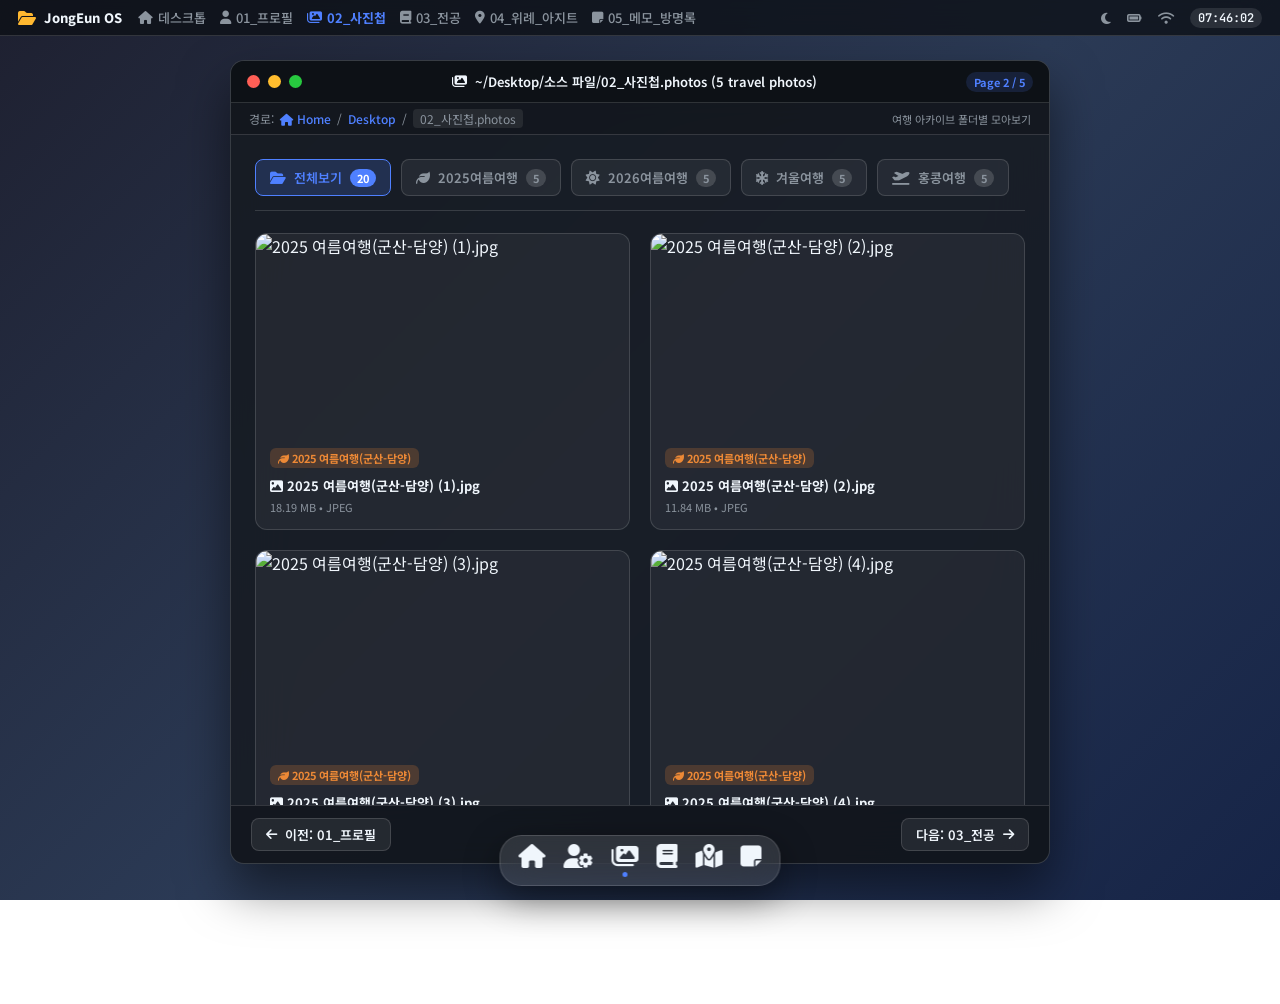
==== commit 999404c1: "Use public URLs for travel gallery photos" ====
--- a/컴퓨터 네트워크 과제 1/소스 파일/gallery.html
+++ b/컴퓨터 네트워크 과제 1/소스 파일/gallery.html
@@ -103,9 +103,9 @@
 
                         <div class="gallery-grid">
                             <!-- Card: 2025 여름여행(군산-담양) (1).jpg -->
-                            <div class="gallery-card" data-category="summer2025" onclick="openLightbox('2025%20%EC%97%AC%EB%A6%84%EC%97%AC%ED%96%89(%EA%B5%B0%EC%82%B0-%EB%8B%B4%EC%96%91)/2025%20%EC%97%AC%EB%A6%84%EC%97%AC%ED%96%89(%EA%B5%B0%EC%82%B0-%EB%8B%B4%EC%96%91)%20(1).jpg', '2025 여름여행(군산-담양) (1).jpg', '2025 여름여행(군산-담양)')">
-                                <div class="img-wrapper">
-                                    <img src="2025%20%EC%97%AC%EB%A6%84%EC%97%AC%ED%96%89(%EA%B5%B0%EC%82%B0-%EB%8B%B4%EC%96%91)/2025%20%EC%97%AC%EB%A6%84%EC%97%AC%ED%96%89(%EA%B5%B0%EC%82%B0-%EB%8B%B4%EC%96%91)%20(1).jpg" alt="2025 여름여행(군산-담양) (1).jpg" loading="lazy">
+                            <div class="gallery-card" data-category="summer2025" onclick="openLightbox('https://raw.githubusercontent.com/bbakjjong7-cmyk/CN_1st_assginment/main/%EC%BB%B4%ED%93%A8%ED%84%B0%20%EB%84%A4%ED%8A%B8%EC%9B%8C%ED%81%AC%20%EA%B3%BC%EC%A0%9C%201/%EC%86%8C%EC%8A%A4%20%ED%8C%8C%EC%9D%BC/2025%20%EC%97%AC%EB%A6%84%EC%97%AC%ED%96%89(%EA%B5%B0%EC%82%B0-%EB%8B%B4%EC%96%91)/2025%20%EC%97%AC%EB%A6%84%EC%97%AC%ED%96%89(%EA%B5%B0%EC%82%B0-%EB%8B%B4%EC%96%91)%20(1).jpg', '2025 여름여행(군산-담양) (1).jpg', '2025 여름여행(군산-담양)')">
+                                <div class="img-wrapper">
+                                    <img src="https://raw.githubusercontent.com/bbakjjong7-cmyk/CN_1st_assginment/main/%EC%BB%B4%ED%93%A8%ED%84%B0%20%EB%84%A4%ED%8A%B8%EC%9B%8C%ED%81%AC%20%EA%B3%BC%EC%A0%9C%201/%EC%86%8C%EC%8A%A4%20%ED%8C%8C%EC%9D%BC/2025%20%EC%97%AC%EB%A6%84%EC%97%AC%ED%96%89(%EA%B5%B0%EC%82%B0-%EB%8B%B4%EC%96%91)/2025%20%EC%97%AC%EB%A6%84%EC%97%AC%ED%96%89(%EA%B5%B0%EC%82%B0-%EB%8B%B4%EC%96%91)%20(1).jpg" alt="2025 여름여행(군산-담양) (1).jpg" loading="lazy">
                                     <div class="img-overlay"><i class="fa-solid fa-magnifying-glass-plus"></i> 크게 보기</div>
                                 </div>
                                 <div class="img-info">
@@ -116,9 +116,9 @@
                             </div>
 
                             <!-- Card: 2025 여름여행(군산-담양) (2).jpg -->
-                            <div class="gallery-card" data-category="summer2025" onclick="openLightbox('2025%20%EC%97%AC%EB%A6%84%EC%97%AC%ED%96%89(%EA%B5%B0%EC%82%B0-%EB%8B%B4%EC%96%91)/2025%20%EC%97%AC%EB%A6%84%EC%97%AC%ED%96%89(%EA%B5%B0%EC%82%B0-%EB%8B%B4%EC%96%91)%20(2).jpg', '2025 여름여행(군산-담양) (2).jpg', '2025 여름여행(군산-담양)')">
-                                <div class="img-wrapper">
-                                    <img src="2025%20%EC%97%AC%EB%A6%84%EC%97%AC%ED%96%89(%EA%B5%B0%EC%82%B0-%EB%8B%B4%EC%96%91)/2025%20%EC%97%AC%EB%A6%84%EC%97%AC%ED%96%89(%EA%B5%B0%EC%82%B0-%EB%8B%B4%EC%96%91)%20(2).jpg" alt="2025 여름여행(군산-담양) (2).jpg" loading="lazy">
+                            <div class="gallery-card" data-category="summer2025" onclick="openLightbox('https://raw.githubusercontent.com/bbakjjong7-cmyk/CN_1st_assginment/main/%EC%BB%B4%ED%93%A8%ED%84%B0%20%EB%84%A4%ED%8A%B8%EC%9B%8C%ED%81%AC%20%EA%B3%BC%EC%A0%9C%201/%EC%86%8C%EC%8A%A4%20%ED%8C%8C%EC%9D%BC/2025%20%EC%97%AC%EB%A6%84%EC%97%AC%ED%96%89(%EA%B5%B0%EC%82%B0-%EB%8B%B4%EC%96%91)/2025%20%EC%97%AC%EB%A6%84%EC%97%AC%ED%96%89(%EA%B5%B0%EC%82%B0-%EB%8B%B4%EC%96%91)%20(2).jpg', '2025 여름여행(군산-담양) (2).jpg', '2025 여름여행(군산-담양)')">
+                                <div class="img-wrapper">
+                                    <img src="https://raw.githubusercontent.com/bbakjjong7-cmyk/CN_1st_assginment/main/%EC%BB%B4%ED%93%A8%ED%84%B0%20%EB%84%A4%ED%8A%B8%EC%9B%8C%ED%81%AC%20%EA%B3%BC%EC%A0%9C%201/%EC%86%8C%EC%8A%A4%20%ED%8C%8C%EC%9D%BC/2025%20%EC%97%AC%EB%A6%84%EC%97%AC%ED%96%89(%EA%B5%B0%EC%82%B0-%EB%8B%B4%EC%96%91)/2025%20%EC%97%AC%EB%A6%84%EC%97%AC%ED%96%89(%EA%B5%B0%EC%82%B0-%EB%8B%B4%EC%96%91)%20(2).jpg" alt="2025 여름여행(군산-담양) (2).jpg" loading="lazy">
                                     <div class="img-overlay"><i class="fa-solid fa-magnifying-glass-plus"></i> 크게 보기</div>
                                 </div>
                                 <div class="img-info">
@@ -129,9 +129,9 @@
                             </div>
 
                             <!-- Card: 2025 여름여행(군산-담양) (3).jpg -->
-                            <div class="gallery-card" data-category="summer2025" onclick="openLightbox('2025%20%EC%97%AC%EB%A6%84%EC%97%AC%ED%96%89(%EA%B5%B0%EC%82%B0-%EB%8B%B4%EC%96%91)/2025%20%EC%97%AC%EB%A6%84%EC%97%AC%ED%96%89(%EA%B5%B0%EC%82%B0-%EB%8B%B4%EC%96%91)%20(3).jpg', '2025 여름여행(군산-담양) (3).jpg', '2025 여름여행(군산-담양)')">
-                                <div class="img-wrapper">
-                                    <img src="2025%20%EC%97%AC%EB%A6%84%EC%97%AC%ED%96%89(%EA%B5%B0%EC%82%B0-%EB%8B%B4%EC%96%91)/2025%20%EC%97%AC%EB%A6%84%EC%97%AC%ED%96%89(%EA%B5%B0%EC%82%B0-%EB%8B%B4%EC%96%91)%20(3).jpg" alt="2025 여름여행(군산-담양) (3).jpg" loading="lazy">
+                            <div class="gallery-card" data-category="summer2025" onclick="openLightbox('https://raw.githubusercontent.com/bbakjjong7-cmyk/CN_1st_assginment/main/%EC%BB%B4%ED%93%A8%ED%84%B0%20%EB%84%A4%ED%8A%B8%EC%9B%8C%ED%81%AC%20%EA%B3%BC%EC%A0%9C%201/%EC%86%8C%EC%8A%A4%20%ED%8C%8C%EC%9D%BC/2025%20%EC%97%AC%EB%A6%84%EC%97%AC%ED%96%89(%EA%B5%B0%EC%82%B0-%EB%8B%B4%EC%96%91)/2025%20%EC%97%AC%EB%A6%84%EC%97%AC%ED%96%89(%EA%B5%B0%EC%82%B0-%EB%8B%B4%EC%96%91)%20(3).jpg', '2025 여름여행(군산-담양) (3).jpg', '2025 여름여행(군산-담양)')">
+                                <div class="img-wrapper">
+                                    <img src="https://raw.githubusercontent.com/bbakjjong7-cmyk/CN_1st_assginment/main/%EC%BB%B4%ED%93%A8%ED%84%B0%20%EB%84%A4%ED%8A%B8%EC%9B%8C%ED%81%AC%20%EA%B3%BC%EC%A0%9C%201/%EC%86%8C%EC%8A%A4%20%ED%8C%8C%EC%9D%BC/2025%20%EC%97%AC%EB%A6%84%EC%97%AC%ED%96%89(%EA%B5%B0%EC%82%B0-%EB%8B%B4%EC%96%91)/2025%20%EC%97%AC%EB%A6%84%EC%97%AC%ED%96%89(%EA%B5%B0%EC%82%B0-%EB%8B%B4%EC%96%91)%20(3).jpg" alt="2025 여름여행(군산-담양) (3).jpg" loading="lazy">
                                     <div class="img-overlay"><i class="fa-solid fa-magnifying-glass-plus"></i> 크게 보기</div>
                                 </div>
                                 <div class="img-info">
@@ -142,9 +142,9 @@
                             </div>
 
                             <!-- Card: 2025 여름여행(군산-담양) (4).jpg -->
-                            <div class="gallery-card" data-category="summer2025" onclick="openLightbox('2025%20%EC%97%AC%EB%A6%84%EC%97%AC%ED%96%89(%EA%B5%B0%EC%82%B0-%EB%8B%B4%EC%96%91)/2025%20%EC%97%AC%EB%A6%84%EC%97%AC%ED%96%89(%EA%B5%B0%EC%82%B0-%EB%8B%B4%EC%96%91)%20(4).jpg', '2025 여름여행(군산-담양) (4).jpg', '2025 여름여행(군산-담양)')">
-                                <div class="img-wrapper">
-                                    <img src="2025%20%EC%97%AC%EB%A6%84%EC%97%AC%ED%96%89(%EA%B5%B0%EC%82%B0-%EB%8B%B4%EC%96%91)/2025%20%EC%97%AC%EB%A6%84%EC%97%AC%ED%96%89(%EA%B5%B0%EC%82%B0-%EB%8B%B4%EC%96%91)%20(4).jpg" alt="2025 여름여행(군산-담양) (4).jpg" loading="lazy">
+                            <div class="gallery-card" data-category="summer2025" onclick="openLightbox('https://raw.githubusercontent.com/bbakjjong7-cmyk/CN_1st_assginment/main/%EC%BB%B4%ED%93%A8%ED%84%B0%20%EB%84%A4%ED%8A%B8%EC%9B%8C%ED%81%AC%20%EA%B3%BC%EC%A0%9C%201/%EC%86%8C%EC%8A%A4%20%ED%8C%8C%EC%9D%BC/2025%20%EC%97%AC%EB%A6%84%EC%97%AC%ED%96%89(%EA%B5%B0%EC%82%B0-%EB%8B%B4%EC%96%91)/2025%20%EC%97%AC%EB%A6%84%EC%97%AC%ED%96%89(%EA%B5%B0%EC%82%B0-%EB%8B%B4%EC%96%91)%20(4).jpg', '2025 여름여행(군산-담양) (4).jpg', '2025 여름여행(군산-담양)')">
+                                <div class="img-wrapper">
+                                    <img src="https://raw.githubusercontent.com/bbakjjong7-cmyk/CN_1st_assginment/main/%EC%BB%B4%ED%93%A8%ED%84%B0%20%EB%84%A4%ED%8A%B8%EC%9B%8C%ED%81%AC%20%EA%B3%BC%EC%A0%9C%201/%EC%86%8C%EC%8A%A4%20%ED%8C%8C%EC%9D%BC/2025%20%EC%97%AC%EB%A6%84%EC%97%AC%ED%96%89(%EA%B5%B0%EC%82%B0-%EB%8B%B4%EC%96%91)/2025%20%EC%97%AC%EB%A6%84%EC%97%AC%ED%96%89(%EA%B5%B0%EC%82%B0-%EB%8B%B4%EC%96%91)%20(4).jpg" alt="2025 여름여행(군산-담양) (4).jpg" loading="lazy">
                                     <div class="img-overlay"><i class="fa-solid fa-magnifying-glass-plus"></i> 크게 보기</div>
                                 </div>
                                 <div class="img-info">
@@ -155,9 +155,9 @@
                             </div>
 
                             <!-- Card: 2025 여름여행(군산-담양) (5).jpg -->
-                            <div class="gallery-card" data-category="summer2025" onclick="openLightbox('2025%20%EC%97%AC%EB%A6%84%EC%97%AC%ED%96%89(%EA%B5%B0%EC%82%B0-%EB%8B%B4%EC%96%91)/2025%20%EC%97%AC%EB%A6%84%EC%97%AC%ED%96%89(%EA%B5%B0%EC%82%B0-%EB%8B%B4%EC%96%91)%20(5).jpg', '2025 여름여행(군산-담양) (5).jpg', '2025 여름여행(군산-담양)')">
-                                <div class="img-wrapper">
-                                    <img src="2025%20%EC%97%AC%EB%A6%84%EC%97%AC%ED%96%89(%EA%B5%B0%EC%82%B0-%EB%8B%B4%EC%96%91)/2025%20%EC%97%AC%EB%A6%84%EC%97%AC%ED%96%89(%EA%B5%B0%EC%82%B0-%EB%8B%B4%EC%96%91)%20(5).jpg" alt="2025 여름여행(군산-담양) (5).jpg" loading="lazy">
+                            <div class="gallery-card" data-category="summer2025" onclick="openLightbox('https://raw.githubusercontent.com/bbakjjong7-cmyk/CN_1st_assginment/main/%EC%BB%B4%ED%93%A8%ED%84%B0%20%EB%84%A4%ED%8A%B8%EC%9B%8C%ED%81%AC%20%EA%B3%BC%EC%A0%9C%201/%EC%86%8C%EC%8A%A4%20%ED%8C%8C%EC%9D%BC/2025%20%EC%97%AC%EB%A6%84%EC%97%AC%ED%96%89(%EA%B5%B0%EC%82%B0-%EB%8B%B4%EC%96%91)/2025%20%EC%97%AC%EB%A6%84%EC%97%AC%ED%96%89(%EA%B5%B0%EC%82%B0-%EB%8B%B4%EC%96%91)%20(5).jpg', '2025 여름여행(군산-담양) (5).jpg', '2025 여름여행(군산-담양)')">
+                                <div class="img-wrapper">
+                                    <img src="https://raw.githubusercontent.com/bbakjjong7-cmyk/CN_1st_assginment/main/%EC%BB%B4%ED%93%A8%ED%84%B0%20%EB%84%A4%ED%8A%B8%EC%9B%8C%ED%81%AC%20%EA%B3%BC%EC%A0%9C%201/%EC%86%8C%EC%8A%A4%20%ED%8C%8C%EC%9D%BC/2025%20%EC%97%AC%EB%A6%84%EC%97%AC%ED%96%89(%EA%B5%B0%EC%82%B0-%EB%8B%B4%EC%96%91)/2025%20%EC%97%AC%EB%A6%84%EC%97%AC%ED%96%89(%EA%B5%B0%EC%82%B0-%EB%8B%B4%EC%96%91)%20(5).jpg" alt="2025 여름여행(군산-담양) (5).jpg" loading="lazy">
                                     <div class="img-overlay"><i class="fa-solid fa-magnifying-glass-plus"></i> 크게 보기</div>
                                 </div>
                                 <div class="img-info">
@@ -168,9 +168,9 @@
                             </div>
 
                             <!-- Card: 2026 여름 여행(안동-울산) (1).jpg -->
-                            <div class="gallery-card" data-category="summer2026" onclick="openLightbox('2026%20%EC%97%AC%EB%A6%84%20%EC%97%AC%ED%96%89(%EC%95%88%EB%8F%99-%EC%9A%B8%EC%82%B0)/2026%20%EC%97%AC%EB%A6%84%20%EC%97%AC%ED%96%89(%EC%95%88%EB%8F%99-%EC%9A%B8%EC%82%B0)%20(1).jpg', '2026 여름 여행(안동-울산) (1).jpg', '2026 여름 여행(안동-울산)')">
-                                <div class="img-wrapper">
-                                    <img src="2026%20%EC%97%AC%EB%A6%84%20%EC%97%AC%ED%96%89(%EC%95%88%EB%8F%99-%EC%9A%B8%EC%82%B0)/2026%20%EC%97%AC%EB%A6%84%20%EC%97%AC%ED%96%89(%EC%95%88%EB%8F%99-%EC%9A%B8%EC%82%B0)%20(1).jpg" alt="2026 여름 여행(안동-울산) (1).jpg" loading="lazy">
+                            <div class="gallery-card" data-category="summer2026" onclick="openLightbox('https://raw.githubusercontent.com/bbakjjong7-cmyk/CN_1st_assginment/main/%EC%BB%B4%ED%93%A8%ED%84%B0%20%EB%84%A4%ED%8A%B8%EC%9B%8C%ED%81%AC%20%EA%B3%BC%EC%A0%9C%201/%EC%86%8C%EC%8A%A4%20%ED%8C%8C%EC%9D%BC/2026%20%EC%97%AC%EB%A6%84%20%EC%97%AC%ED%96%89(%EC%95%88%EB%8F%99-%EC%9A%B8%EC%82%B0)/2026%20%EC%97%AC%EB%A6%84%20%EC%97%AC%ED%96%89(%EC%95%88%EB%8F%99-%EC%9A%B8%EC%82%B0)%20(1).jpg', '2026 여름 여행(안동-울산) (1).jpg', '2026 여름 여행(안동-울산)')">
+                                <div class="img-wrapper">
+                                    <img src="https://raw.githubusercontent.com/bbakjjong7-cmyk/CN_1st_assginment/main/%EC%BB%B4%ED%93%A8%ED%84%B0%20%EB%84%A4%ED%8A%B8%EC%9B%8C%ED%81%AC%20%EA%B3%BC%EC%A0%9C%201/%EC%86%8C%EC%8A%A4%20%ED%8C%8C%EC%9D%BC/2026%20%EC%97%AC%EB%A6%84%20%EC%97%AC%ED%96%89(%EC%95%88%EB%8F%99-%EC%9A%B8%EC%82%B0)/2026%20%EC%97%AC%EB%A6%84%20%EC%97%AC%ED%96%89(%EC%95%88%EB%8F%99-%EC%9A%B8%EC%82%B0)%20(1).jpg" alt="2026 여름 여행(안동-울산) (1).jpg" loading="lazy">
                                     <div class="img-overlay"><i class="fa-solid fa-magnifying-glass-plus"></i> 크게 보기</div>
                                 </div>
                                 <div class="img-info">
@@ -181,9 +181,9 @@
                             </div>
 
                             <!-- Card: 2026 여름 여행(안동-울산) (2).jpg -->
-                            <div class="gallery-card" data-category="summer2026" onclick="openLightbox('2026%20%EC%97%AC%EB%A6%84%20%EC%97%AC%ED%96%89(%EC%95%88%EB%8F%99-%EC%9A%B8%EC%82%B0)/2026%20%EC%97%AC%EB%A6%84%20%EC%97%AC%ED%96%89(%EC%95%88%EB%8F%99-%EC%9A%B8%EC%82%B0)%20(2).jpg', '2026 여름 여행(안동-울산) (2).jpg', '2026 여름 여행(안동-울산)')">
-                                <div class="img-wrapper">
-                                    <img src="2026%20%EC%97%AC%EB%A6%84%20%EC%97%AC%ED%96%89(%EC%95%88%EB%8F%99-%EC%9A%B8%EC%82%B0)/2026%20%EC%97%AC%EB%A6%84%20%EC%97%AC%ED%96%89(%EC%95%88%EB%8F%99-%EC%9A%B8%EC%82%B0)%20(2).jpg" alt="2026 여름 여행(안동-울산) (2).jpg" loading="lazy">
+                            <div class="gallery-card" data-category="summer2026" onclick="openLightbox('https://raw.githubusercontent.com/bbakjjong7-cmyk/CN_1st_assginment/main/%EC%BB%B4%ED%93%A8%ED%84%B0%20%EB%84%A4%ED%8A%B8%EC%9B%8C%ED%81%AC%20%EA%B3%BC%EC%A0%9C%201/%EC%86%8C%EC%8A%A4%20%ED%8C%8C%EC%9D%BC/2026%20%EC%97%AC%EB%A6%84%20%EC%97%AC%ED%96%89(%EC%95%88%EB%8F%99-%EC%9A%B8%EC%82%B0)/2026%20%EC%97%AC%EB%A6%84%20%EC%97%AC%ED%96%89(%EC%95%88%EB%8F%99-%EC%9A%B8%EC%82%B0)%20(2).jpg', '2026 여름 여행(안동-울산) (2).jpg', '2026 여름 여행(안동-울산)')">
+                                <div class="img-wrapper">
+                                    <img src="https://raw.githubusercontent.com/bbakjjong7-cmyk/CN_1st_assginment/main/%EC%BB%B4%ED%93%A8%ED%84%B0%20%EB%84%A4%ED%8A%B8%EC%9B%8C%ED%81%AC%20%EA%B3%BC%EC%A0%9C%201/%EC%86%8C%EC%8A%A4%20%ED%8C%8C%EC%9D%BC/2026%20%EC%97%AC%EB%A6%84%20%EC%97%AC%ED%96%89(%EC%95%88%EB%8F%99-%EC%9A%B8%EC%82%B0)/2026%20%EC%97%AC%EB%A6%84%20%EC%97%AC%ED%96%89(%EC%95%88%EB%8F%99-%EC%9A%B8%EC%82%B0)%20(2).jpg" alt="2026 여름 여행(안동-울산) (2).jpg" loading="lazy">
                                     <div class="img-overlay"><i class="fa-solid fa-magnifying-glass-plus"></i> 크게 보기</div>
                                 </div>
                                 <div class="img-info">
@@ -194,9 +194,9 @@
                             </div>
 
                             <!-- Card: 2026 여름 여행(안동-울산) (3).jpg -->
-                            <div class="gallery-card" data-category="summer2026" onclick="openLightbox('2026%20%EC%97%AC%EB%A6%84%20%EC%97%AC%ED%96%89(%EC%95%88%EB%8F%99-%EC%9A%B8%EC%82%B0)/2026%20%EC%97%AC%EB%A6%84%20%EC%97%AC%ED%96%89(%EC%95%88%EB%8F%99-%EC%9A%B8%EC%82%B0)%20(3).jpg', '2026 여름 여행(안동-울산) (3).jpg', '2026 여름 여행(안동-울산)')">
-                                <div class="img-wrapper">
-                                    <img src="2026%20%EC%97%AC%EB%A6%84%20%EC%97%AC%ED%96%89(%EC%95%88%EB%8F%99-%EC%9A%B8%EC%82%B0)/2026%20%EC%97%AC%EB%A6%84%20%EC%97%AC%ED%96%89(%EC%95%88%EB%8F%99-%EC%9A%B8%EC%82%B0)%20(3).jpg" alt="2026 여름 여행(안동-울산) (3).jpg" loading="lazy">
+                            <div class="gallery-card" data-category="summer2026" onclick="openLightbox('https://raw.githubusercontent.com/bbakjjong7-cmyk/CN_1st_assginment/main/%EC%BB%B4%ED%93%A8%ED%84%B0%20%EB%84%A4%ED%8A%B8%EC%9B%8C%ED%81%AC%20%EA%B3%BC%EC%A0%9C%201/%EC%86%8C%EC%8A%A4%20%ED%8C%8C%EC%9D%BC/2026%20%EC%97%AC%EB%A6%84%20%EC%97%AC%ED%96%89(%EC%95%88%EB%8F%99-%EC%9A%B8%EC%82%B0)/2026%20%EC%97%AC%EB%A6%84%20%EC%97%AC%ED%96%89(%EC%95%88%EB%8F%99-%EC%9A%B8%EC%82%B0)%20(3).jpg', '2026 여름 여행(안동-울산) (3).jpg', '2026 여름 여행(안동-울산)')">
+                                <div class="img-wrapper">
+                                    <img src="https://raw.githubusercontent.com/bbakjjong7-cmyk/CN_1st_assginment/main/%EC%BB%B4%ED%93%A8%ED%84%B0%20%EB%84%A4%ED%8A%B8%EC%9B%8C%ED%81%AC%20%EA%B3%BC%EC%A0%9C%201/%EC%86%8C%EC%8A%A4%20%ED%8C%8C%EC%9D%BC/2026%20%EC%97%AC%EB%A6%84%20%EC%97%AC%ED%96%89(%EC%95%88%EB%8F%99-%EC%9A%B8%EC%82%B0)/2026%20%EC%97%AC%EB%A6%84%20%EC%97%AC%ED%96%89(%EC%95%88%EB%8F%99-%EC%9A%B8%EC%82%B0)%20(3).jpg" alt="2026 여름 여행(안동-울산) (3).jpg" loading="lazy">
                                     <div class="img-overlay"><i class="fa-solid fa-magnifying-glass-plus"></i> 크게 보기</div>
                                 </div>
                                 <div class="img-info">
@@ -207,9 +207,9 @@
                             </div>
 
                             <!-- Card: 2026 여름 여행(안동-울산) (4).jpg -->
-                            <div class="gallery-card" data-category="summer2026" onclick="openLightbox('2026%20%EC%97%AC%EB%A6%84%20%EC%97%AC%ED%96%89(%EC%95%88%EB%8F%99-%EC%9A%B8%EC%82%B0)/2026%20%EC%97%AC%EB%A6%84%20%EC%97%AC%ED%96%89(%EC%95%88%EB%8F%99-%EC%9A%B8%EC%82%B0)%20(4).jpg', '2026 여름 여행(안동-울산) (4).jpg', '2026 여름 여행(안동-울산)')">
-                                <div class="img-wrapper">
-                                    <img src="2026%20%EC%97%AC%EB%A6%84%20%EC%97%AC%ED%96%89(%EC%95%88%EB%8F%99-%EC%9A%B8%EC%82%B0)/2026%20%EC%97%AC%EB%A6%84%20%EC%97%AC%ED%96%89(%EC%95%88%EB%8F%99-%EC%9A%B8%EC%82%B0)%20(4).jpg" alt="2026 여름 여행(안동-울산) (4).jpg" loading="lazy">
+                            <div class="gallery-card" data-category="summer2026" onclick="openLightbox('https://raw.githubusercontent.com/bbakjjong7-cmyk/CN_1st_assginment/main/%EC%BB%B4%ED%93%A8%ED%84%B0%20%EB%84%A4%ED%8A%B8%EC%9B%8C%ED%81%AC%20%EA%B3%BC%EC%A0%9C%201/%EC%86%8C%EC%8A%A4%20%ED%8C%8C%EC%9D%BC/2026%20%EC%97%AC%EB%A6%84%20%EC%97%AC%ED%96%89(%EC%95%88%EB%8F%99-%EC%9A%B8%EC%82%B0)/2026%20%EC%97%AC%EB%A6%84%20%EC%97%AC%ED%96%89(%EC%95%88%EB%8F%99-%EC%9A%B8%EC%82%B0)%20(4).jpg', '2026 여름 여행(안동-울산) (4).jpg', '2026 여름 여행(안동-울산)')">
+                                <div class="img-wrapper">
+                                    <img src="https://raw.githubusercontent.com/bbakjjong7-cmyk/CN_1st_assginment/main/%EC%BB%B4%ED%93%A8%ED%84%B0%20%EB%84%A4%ED%8A%B8%EC%9B%8C%ED%81%AC%20%EA%B3%BC%EC%A0%9C%201/%EC%86%8C%EC%8A%A4%20%ED%8C%8C%EC%9D%BC/2026%20%EC%97%AC%EB%A6%84%20%EC%97%AC%ED%96%89(%EC%95%88%EB%8F%99-%EC%9A%B8%EC%82%B0)/2026%20%EC%97%AC%EB%A6%84%20%EC%97%AC%ED%96%89(%EC%95%88%EB%8F%99-%EC%9A%B8%EC%82%B0)%20(4).jpg" alt="2026 여름 여행(안동-울산) (4).jpg" loading="lazy">
                                     <div class="img-overlay"><i class="fa-solid fa-magnifying-glass-plus"></i> 크게 보기</div>
                                 </div>
                                 <div class="img-info">
@@ -220,9 +220,9 @@
                             </div>
 
                             <!-- Card: 2026 여름 여행(안동-울산) (5).jpg -->
-                            <div class="gallery-card" data-category="summer2026" onclick="openLightbox('2026%20%EC%97%AC%EB%A6%84%20%EC%97%AC%ED%96%89(%EC%95%88%EB%8F%99-%EC%9A%B8%EC%82%B0)/2026%20%EC%97%AC%EB%A6%84%20%EC%97%AC%ED%96%89(%EC%95%88%EB%8F%99-%EC%9A%B8%EC%82%B0)%20(5).jpg', '2026 여름 여행(안동-울산) (5).jpg', '2026 여름 여행(안동-울산)')">
-                                <div class="img-wrapper">
-                                    <img src="2026%20%EC%97%AC%EB%A6%84%20%EC%97%AC%ED%96%89(%EC%95%88%EB%8F%99-%EC%9A%B8%EC%82%B0)/2026%20%EC%97%AC%EB%A6%84%20%EC%97%AC%ED%96%89(%EC%95%88%EB%8F%99-%EC%9A%B8%EC%82%B0)%20(5).jpg" alt="2026 여름 여행(안동-울산) (5).jpg" loading="lazy">
+                            <div class="gallery-card" data-category="summer2026" onclick="openLightbox('https://raw.githubusercontent.com/bbakjjong7-cmyk/CN_1st_assginment/main/%EC%BB%B4%ED%93%A8%ED%84%B0%20%EB%84%A4%ED%8A%B8%EC%9B%8C%ED%81%AC%20%EA%B3%BC%EC%A0%9C%201/%EC%86%8C%EC%8A%A4%20%ED%8C%8C%EC%9D%BC/2026%20%EC%97%AC%EB%A6%84%20%EC%97%AC%ED%96%89(%EC%95%88%EB%8F%99-%EC%9A%B8%EC%82%B0)/2026%20%EC%97%AC%EB%A6%84%20%EC%97%AC%ED%96%89(%EC%95%88%EB%8F%99-%EC%9A%B8%EC%82%B0)%20(5).jpg', '2026 여름 여행(안동-울산) (5).jpg', '2026 여름 여행(안동-울산)')">
+                                <div class="img-wrapper">
+                                    <img src="https://raw.githubusercontent.com/bbakjjong7-cmyk/CN_1st_assginment/main/%EC%BB%B4%ED%93%A8%ED%84%B0%20%EB%84%A4%ED%8A%B8%EC%9B%8C%ED%81%AC%20%EA%B3%BC%EC%A0%9C%201/%EC%86%8C%EC%8A%A4%20%ED%8C%8C%EC%9D%BC/2026%20%EC%97%AC%EB%A6%84%20%EC%97%AC%ED%96%89(%EC%95%88%EB%8F%99-%EC%9A%B8%EC%82%B0)/2026%20%EC%97%AC%EB%A6%84%20%EC%97%AC%ED%96%89(%EC%95%88%EB%8F%99-%EC%9A%B8%EC%82%B0)%20(5).jpg" alt="2026 여름 여행(안동-울산) (5).jpg" loading="lazy">
                                     <div class="img-overlay"><i class="fa-solid fa-magnifying-glass-plus"></i> 크게 보기</div>
                                 </div>
                                 <div class="img-info">
@@ -233,9 +233,9 @@
                             </div>
 
                             <!-- Card: 2026 겨울 여행(부산-경주) (1).jpg -->
-                            <div class="gallery-card" data-category="winter2026" onclick="openLightbox('2026%20%EA%B2%A8%EC%9A%B8%20%EC%97%AC%ED%96%89(%EB%B6%80%EC%82%B0-%EA%B2%BD%EC%A3%BC)/2026%20%EA%B2%A8%EC%9A%B8%20%EC%97%AC%ED%96%89(%EB%B6%80%EC%82%B0-%EA%B2%BD%EC%A3%BC)%20(1).jpg', '2026 겨울 여행(부산-경주) (1).jpg', '2026 겨울 여행(부산-경주)')">
-                                <div class="img-wrapper">
-                                    <img src="2026%20%EA%B2%A8%EC%9A%B8%20%EC%97%AC%ED%96%89(%EB%B6%80%EC%82%B0-%EA%B2%BD%EC%A3%BC)/2026%20%EA%B2%A8%EC%9A%B8%20%EC%97%AC%ED%96%89(%EB%B6%80%EC%82%B0-%EA%B2%BD%EC%A3%BC)%20(1).jpg" alt="2026 겨울 여행(부산-경주) (1).jpg" loading="lazy">
+                            <div class="gallery-card" data-category="winter2026" onclick="openLightbox('https://raw.githubusercontent.com/bbakjjong7-cmyk/CN_1st_assginment/main/%EC%BB%B4%ED%93%A8%ED%84%B0%20%EB%84%A4%ED%8A%B8%EC%9B%8C%ED%81%AC%20%EA%B3%BC%EC%A0%9C%201/%EC%86%8C%EC%8A%A4%20%ED%8C%8C%EC%9D%BC/2026%20%EA%B2%A8%EC%9A%B8%20%EC%97%AC%ED%96%89(%EB%B6%80%EC%82%B0-%EA%B2%BD%EC%A3%BC)/2026%20%EA%B2%A8%EC%9A%B8%20%EC%97%AC%ED%96%89(%EB%B6%80%EC%82%B0-%EA%B2%BD%EC%A3%BC)%20(1).jpg', '2026 겨울 여행(부산-경주) (1).jpg', '2026 겨울 여행(부산-경주)')">
+                                <div class="img-wrapper">
+                                    <img src="https://raw.githubusercontent.com/bbakjjong7-cmyk/CN_1st_assginment/main/%EC%BB%B4%ED%93%A8%ED%84%B0%20%EB%84%A4%ED%8A%B8%EC%9B%8C%ED%81%AC%20%EA%B3%BC%EC%A0%9C%201/%EC%86%8C%EC%8A%A4%20%ED%8C%8C%EC%9D%BC/2026%20%EA%B2%A8%EC%9A%B8%20%EC%97%AC%ED%96%89(%EB%B6%80%EC%82%B0-%EA%B2%BD%EC%A3%BC)/2026%20%EA%B2%A8%EC%9A%B8%20%EC%97%AC%ED%96%89(%EB%B6%80%EC%82%B0-%EA%B2%BD%EC%A3%BC)%20(1).jpg" alt="2026 겨울 여행(부산-경주) (1).jpg" loading="lazy">
                                     <div class="img-overlay"><i class="fa-solid fa-magnifying-glass-plus"></i> 크게 보기</div>
                                 </div>
                                 <div class="img-info">
@@ -246,9 +246,9 @@
                             </div>
 
                             <!-- Card: 2026 겨울 여행(부산-경주) (2).jpg -->
-                            <div class="gallery-card" data-category="winter2026" onclick="openLightbox('2026%20%EA%B2%A8%EC%9A%B8%20%EC%97%AC%ED%96%89(%EB%B6%80%EC%82%B0-%EA%B2%BD%EC%A3%BC)/2026%20%EA%B2%A8%EC%9A%B8%20%EC%97%AC%ED%96%89(%EB%B6%80%EC%82%B0-%EA%B2%BD%EC%A3%BC)%20(2).jpg', '2026 겨울 여행(부산-경주) (2).jpg', '2026 겨울 여행(부산-경주)')">
-                                <div class="img-wrapper">
-                                    <img src="2026%20%EA%B2%A8%EC%9A%B8%20%EC%97%AC%ED%96%89(%EB%B6%80%EC%82%B0-%EA%B2%BD%EC%A3%BC)/2026%20%EA%B2%A8%EC%9A%B8%20%EC%97%AC%ED%96%89(%EB%B6%80%EC%82%B0-%EA%B2%BD%EC%A3%BC)%20(2).jpg" alt="2026 겨울 여행(부산-경주) (2).jpg" loading="lazy">
+                            <div class="gallery-card" data-category="winter2026" onclick="openLightbox('https://raw.githubusercontent.com/bbakjjong7-cmyk/CN_1st_assginment/main/%EC%BB%B4%ED%93%A8%ED%84%B0%20%EB%84%A4%ED%8A%B8%EC%9B%8C%ED%81%AC%20%EA%B3%BC%EC%A0%9C%201/%EC%86%8C%EC%8A%A4%20%ED%8C%8C%EC%9D%BC/2026%20%EA%B2%A8%EC%9A%B8%20%EC%97%AC%ED%96%89(%EB%B6%80%EC%82%B0-%EA%B2%BD%EC%A3%BC)/2026%20%EA%B2%A8%EC%9A%B8%20%EC%97%AC%ED%96%89(%EB%B6%80%EC%82%B0-%EA%B2%BD%EC%A3%BC)%20(2).jpg', '2026 겨울 여행(부산-경주) (2).jpg', '2026 겨울 여행(부산-경주)')">
+                                <div class="img-wrapper">
+                                    <img src="https://raw.githubusercontent.com/bbakjjong7-cmyk/CN_1st_assginment/main/%EC%BB%B4%ED%93%A8%ED%84%B0%20%EB%84%A4%ED%8A%B8%EC%9B%8C%ED%81%AC%20%EA%B3%BC%EC%A0%9C%201/%EC%86%8C%EC%8A%A4%20%ED%8C%8C%EC%9D%BC/2026%20%EA%B2%A8%EC%9A%B8%20%EC%97%AC%ED%96%89(%EB%B6%80%EC%82%B0-%EA%B2%BD%EC%A3%BC)/2026%20%EA%B2%A8%EC%9A%B8%20%EC%97%AC%ED%96%89(%EB%B6%80%EC%82%B0-%EA%B2%BD%EC%A3%BC)%20(2).jpg" alt="2026 겨울 여행(부산-경주) (2).jpg" loading="lazy">
                                     <div class="img-overlay"><i class="fa-solid fa-magnifying-glass-plus"></i> 크게 보기</div>
                                 </div>
                                 <div class="img-info">
@@ -259,9 +259,9 @@
                             </div>
 
                             <!-- Card: 2026 겨울 여행(부산-경주) (3).jpg -->
-                            <div class="gallery-card" data-category="winter2026" onclick="openLightbox('2026%20%EA%B2%A8%EC%9A%B8%20%EC%97%AC%ED%96%89(%EB%B6%80%EC%82%B0-%EA%B2%BD%EC%A3%BC)/2026%20%EA%B2%A8%EC%9A%B8%20%EC%97%AC%ED%96%89(%EB%B6%80%EC%82%B0-%EA%B2%BD%EC%A3%BC)%20(3).jpg', '2026 겨울 여행(부산-경주) (3).jpg', '2026 겨울 여행(부산-경주)')">
-                                <div class="img-wrapper">
-                                    <img src="2026%20%EA%B2%A8%EC%9A%B8%20%EC%97%AC%ED%96%89(%EB%B6%80%EC%82%B0-%EA%B2%BD%EC%A3%BC)/2026%20%EA%B2%A8%EC%9A%B8%20%EC%97%AC%ED%96%89(%EB%B6%80%EC%82%B0-%EA%B2%BD%EC%A3%BC)%20(3).jpg" alt="2026 겨울 여행(부산-경주) (3).jpg" loading="lazy">
+                            <div class="gallery-card" data-category="winter2026" onclick="openLightbox('https://raw.githubusercontent.com/bbakjjong7-cmyk/CN_1st_assginment/main/%EC%BB%B4%ED%93%A8%ED%84%B0%20%EB%84%A4%ED%8A%B8%EC%9B%8C%ED%81%AC%20%EA%B3%BC%EC%A0%9C%201/%EC%86%8C%EC%8A%A4%20%ED%8C%8C%EC%9D%BC/2026%20%EA%B2%A8%EC%9A%B8%20%EC%97%AC%ED%96%89(%EB%B6%80%EC%82%B0-%EA%B2%BD%EC%A3%BC)/2026%20%EA%B2%A8%EC%9A%B8%20%EC%97%AC%ED%96%89(%EB%B6%80%EC%82%B0-%EA%B2%BD%EC%A3%BC)%20(3).jpg', '2026 겨울 여행(부산-경주) (3).jpg', '2026 겨울 여행(부산-경주)')">
+                                <div class="img-wrapper">
+                                    <img src="https://raw.githubusercontent.com/bbakjjong7-cmyk/CN_1st_assginment/main/%EC%BB%B4%ED%93%A8%ED%84%B0%20%EB%84%A4%ED%8A%B8%EC%9B%8C%ED%81%AC%20%EA%B3%BC%EC%A0%9C%201/%EC%86%8C%EC%8A%A4%20%ED%8C%8C%EC%9D%BC/2026%20%EA%B2%A8%EC%9A%B8%20%EC%97%AC%ED%96%89(%EB%B6%80%EC%82%B0-%EA%B2%BD%EC%A3%BC)/2026%20%EA%B2%A8%EC%9A%B8%20%EC%97%AC%ED%96%89(%EB%B6%80%EC%82%B0-%EA%B2%BD%EC%A3%BC)%20(3).jpg" alt="2026 겨울 여행(부산-경주) (3).jpg" loading="lazy">
                                     <div class="img-overlay"><i class="fa-solid fa-magnifying-glass-plus"></i> 크게 보기</div>
                                 </div>
                                 <div class="img-info">
@@ -272,9 +272,9 @@
                             </div>
 
                             <!-- Card: 2026 겨울 여행(부산-경주) (4).jpg -->
-                            <div class="gallery-card" data-category="winter2026" onclick="openLightbox('2026%20%EA%B2%A8%EC%9A%B8%20%EC%97%AC%ED%96%89(%EB%B6%80%EC%82%B0-%EA%B2%BD%EC%A3%BC)/2026%20%EA%B2%A8%EC%9A%B8%20%EC%97%AC%ED%96%89(%EB%B6%80%EC%82%B0-%EA%B2%BD%EC%A3%BC)%20(4).jpg', '2026 겨울 여행(부산-경주) (4).jpg', '2026 겨울 여행(부산-경주)')">
-                                <div class="img-wrapper">
-                                    <img src="2026%20%EA%B2%A8%EC%9A%B8%20%EC%97%AC%ED%96%89(%EB%B6%80%EC%82%B0-%EA%B2%BD%EC%A3%BC)/2026%20%EA%B2%A8%EC%9A%B8%20%EC%97%AC%ED%96%89(%EB%B6%80%EC%82%B0-%EA%B2%BD%EC%A3%BC)%20(4).jpg" alt="2026 겨울 여행(부산-경주) (4).jpg" loading="lazy">
+                            <div class="gallery-card" data-category="winter2026" onclick="openLightbox('https://raw.githubusercontent.com/bbakjjong7-cmyk/CN_1st_assginment/main/%EC%BB%B4%ED%93%A8%ED%84%B0%20%EB%84%A4%ED%8A%B8%EC%9B%8C%ED%81%AC%20%EA%B3%BC%EC%A0%9C%201/%EC%86%8C%EC%8A%A4%20%ED%8C%8C%EC%9D%BC/2026%20%EA%B2%A8%EC%9A%B8%20%EC%97%AC%ED%96%89(%EB%B6%80%EC%82%B0-%EA%B2%BD%EC%A3%BC)/2026%20%EA%B2%A8%EC%9A%B8%20%EC%97%AC%ED%96%89(%EB%B6%80%EC%82%B0-%EA%B2%BD%EC%A3%BC)%20(4).jpg', '2026 겨울 여행(부산-경주) (4).jpg', '2026 겨울 여행(부산-경주)')">
+                                <div class="img-wrapper">
+                                    <img src="https://raw.githubusercontent.com/bbakjjong7-cmyk/CN_1st_assginment/main/%EC%BB%B4%ED%93%A8%ED%84%B0%20%EB%84%A4%ED%8A%B8%EC%9B%8C%ED%81%AC%20%EA%B3%BC%EC%A0%9C%201/%EC%86%8C%EC%8A%A4%20%ED%8C%8C%EC%9D%BC/2026%20%EA%B2%A8%EC%9A%B8%20%EC%97%AC%ED%96%89(%EB%B6%80%EC%82%B0-%EA%B2%BD%EC%A3%BC)/2026%20%EA%B2%A8%EC%9A%B8%20%EC%97%AC%ED%96%89(%EB%B6%80%EC%82%B0-%EA%B2%BD%EC%A3%BC)%20(4).jpg" alt="2026 겨울 여행(부산-경주) (4).jpg" loading="lazy">
                                     <div class="img-overlay"><i class="fa-solid fa-magnifying-glass-plus"></i> 크게 보기</div>
                                 </div>
                                 <div class="img-info">
@@ -285,9 +285,9 @@
                             </div>
 
                             <!-- Card: 2026 겨울 여행(부산-경주) (5).jpg -->
-                            <div class="gallery-card" data-category="winter2026" onclick="openLightbox('2026%20%EA%B2%A8%EC%9A%B8%20%EC%97%AC%ED%96%89(%EB%B6%80%EC%82%B0-%EA%B2%BD%EC%A3%BC)/2026%20%EA%B2%A8%EC%9A%B8%20%EC%97%AC%ED%96%89(%EB%B6%80%EC%82%B0-%EA%B2%BD%EC%A3%BC)%20(5).jpg', '2026 겨울 여행(부산-경주) (5).jpg', '2026 겨울 여행(부산-경주)')">
-                                <div class="img-wrapper">
-                                    <img src="2026%20%EA%B2%A8%EC%9A%B8%20%EC%97%AC%ED%96%89(%EB%B6%80%EC%82%B0-%EA%B2%BD%EC%A3%BC)/2026%20%EA%B2%A8%EC%9A%B8%20%EC%97%AC%ED%96%89(%EB%B6%80%EC%82%B0-%EA%B2%BD%EC%A3%BC)%20(5).jpg" alt="2026 겨울 여행(부산-경주) (5).jpg" loading="lazy">
+                            <div class="gallery-card" data-category="winter2026" onclick="openLightbox('https://raw.githubusercontent.com/bbakjjong7-cmyk/CN_1st_assginment/main/%EC%BB%B4%ED%93%A8%ED%84%B0%20%EB%84%A4%ED%8A%B8%EC%9B%8C%ED%81%AC%20%EA%B3%BC%EC%A0%9C%201/%EC%86%8C%EC%8A%A4%20%ED%8C%8C%EC%9D%BC/2026%20%EA%B2%A8%EC%9A%B8%20%EC%97%AC%ED%96%89(%EB%B6%80%EC%82%B0-%EA%B2%BD%EC%A3%BC)/2026%20%EA%B2%A8%EC%9A%B8%20%EC%97%AC%ED%96%89(%EB%B6%80%EC%82%B0-%EA%B2%BD%EC%A3%BC)%20(5).jpg', '2026 겨울 여행(부산-경주) (5).jpg', '2026 겨울 여행(부산-경주)')">
+                                <div class="img-wrapper">
+                                    <img src="https://raw.githubusercontent.com/bbakjjong7-cmyk/CN_1st_assginment/main/%EC%BB%B4%ED%93%A8%ED%84%B0%20%EB%84%A4%ED%8A%B8%EC%9B%8C%ED%81%AC%20%EA%B3%BC%EC%A0%9C%201/%EC%86%8C%EC%8A%A4%20%ED%8C%8C%EC%9D%BC/2026%20%EA%B2%A8%EC%9A%B8%20%EC%97%AC%ED%96%89(%EB%B6%80%EC%82%B0-%EA%B2%BD%EC%A3%BC)/2026%20%EA%B2%A8%EC%9A%B8%20%EC%97%AC%ED%96%89(%EB%B6%80%EC%82%B0-%EA%B2%BD%EC%A3%BC)%20(5).jpg" alt="2026 겨울 여행(부산-경주) (5).jpg" loading="lazy">
                                     <div class="img-overlay"><i class="fa-solid fa-magnifying-glass-plus"></i> 크게 보기</div>
                                 </div>
                                 <div class="img-info">
@@ -298,9 +298,9 @@
                             </div>
 
                             <!-- Card: 2026 홍콩 여행 (1).jpg -->
-                            <div class="gallery-card" data-category="hongkong2026" onclick="openLightbox('2026%20%ED%99%8D%EC%BD%A9%20%EC%97%AC%ED%96%89/2026%20%ED%99%8D%EC%BD%A9%20%EC%97%AC%ED%96%89%20(1).jpg', '2026 홍콩 여행 (1).jpg', '2026 홍콩 여행')">
-                                <div class="img-wrapper">
-                                    <img src="2026%20%ED%99%8D%EC%BD%A9%20%EC%97%AC%ED%96%89/2026%20%ED%99%8D%EC%BD%A9%20%EC%97%AC%ED%96%89%20(1).jpg" alt="2026 홍콩 여행 (1).jpg" loading="lazy">
+                            <div class="gallery-card" data-category="hongkong2026" onclick="openLightbox('https://raw.githubusercontent.com/bbakjjong7-cmyk/CN_1st_assginment/main/%EC%BB%B4%ED%93%A8%ED%84%B0%20%EB%84%A4%ED%8A%B8%EC%9B%8C%ED%81%AC%20%EA%B3%BC%EC%A0%9C%201/%EC%86%8C%EC%8A%A4%20%ED%8C%8C%EC%9D%BC/2026%20%ED%99%8D%EC%BD%A9%20%EC%97%AC%ED%96%89/2026%20%ED%99%8D%EC%BD%A9%20%EC%97%AC%ED%96%89%20(1).jpg', '2026 홍콩 여행 (1).jpg', '2026 홍콩 여행')">
+                                <div class="img-wrapper">
+                                    <img src="https://raw.githubusercontent.com/bbakjjong7-cmyk/CN_1st_assginment/main/%EC%BB%B4%ED%93%A8%ED%84%B0%20%EB%84%A4%ED%8A%B8%EC%9B%8C%ED%81%AC%20%EA%B3%BC%EC%A0%9C%201/%EC%86%8C%EC%8A%A4%20%ED%8C%8C%EC%9D%BC/2026%20%ED%99%8D%EC%BD%A9%20%EC%97%AC%ED%96%89/2026%20%ED%99%8D%EC%BD%A9%20%EC%97%AC%ED%96%89%20(1).jpg" alt="2026 홍콩 여행 (1).jpg" loading="lazy">
                                     <div class="img-overlay"><i class="fa-solid fa-magnifying-glass-plus"></i> 크게 보기</div>
                                 </div>
                                 <div class="img-info">
@@ -311,9 +311,9 @@
                             </div>
 
                             <!-- Card: 2026 홍콩 여행 (2).jpg -->
-                            <div class="gallery-card" data-category="hongkong2026" onclick="openLightbox('2026%20%ED%99%8D%EC%BD%A9%20%EC%97%AC%ED%96%89/2026%20%ED%99%8D%EC%BD%A9%20%EC%97%AC%ED%96%89%20(2).jpg', '2026 홍콩 여행 (2).jpg', '2026 홍콩 여행')">
-                                <div class="img-wrapper">
-                                    <img src="2026%20%ED%99%8D%EC%BD%A9%20%EC%97%AC%ED%96%89/2026%20%ED%99%8D%EC%BD%A9%20%EC%97%AC%ED%96%89%20(2).jpg" alt="2026 홍콩 여행 (2).jpg" loading="lazy">
+                            <div class="gallery-card" data-category="hongkong2026" onclick="openLightbox('https://raw.githubusercontent.com/bbakjjong7-cmyk/CN_1st_assginment/main/%EC%BB%B4%ED%93%A8%ED%84%B0%20%EB%84%A4%ED%8A%B8%EC%9B%8C%ED%81%AC%20%EA%B3%BC%EC%A0%9C%201/%EC%86%8C%EC%8A%A4%20%ED%8C%8C%EC%9D%BC/2026%20%ED%99%8D%EC%BD%A9%20%EC%97%AC%ED%96%89/2026%20%ED%99%8D%EC%BD%A9%20%EC%97%AC%ED%96%89%20(2).jpg', '2026 홍콩 여행 (2).jpg', '2026 홍콩 여행')">
+                                <div class="img-wrapper">
+                                    <img src="https://raw.githubusercontent.com/bbakjjong7-cmyk/CN_1st_assginment/main/%EC%BB%B4%ED%93%A8%ED%84%B0%20%EB%84%A4%ED%8A%B8%EC%9B%8C%ED%81%AC%20%EA%B3%BC%EC%A0%9C%201/%EC%86%8C%EC%8A%A4%20%ED%8C%8C%EC%9D%BC/2026%20%ED%99%8D%EC%BD%A9%20%EC%97%AC%ED%96%89/2026%20%ED%99%8D%EC%BD%A9%20%EC%97%AC%ED%96%89%20(2).jpg" alt="2026 홍콩 여행 (2).jpg" loading="lazy">
                                     <div class="img-overlay"><i class="fa-solid fa-magnifying-glass-plus"></i> 크게 보기</div>
                                 </div>
                                 <div class="img-info">
@@ -324,9 +324,9 @@
                             </div>
 
                             <!-- Card: 2026 홍콩 여행 (3).jpg -->
-                            <div class="gallery-card" data-category="hongkong2026" onclick="openLightbox('2026%20%ED%99%8D%EC%BD%A9%20%EC%97%AC%ED%96%89/2026%20%ED%99%8D%EC%BD%A9%20%EC%97%AC%ED%96%89%20(3).jpg', '2026 홍콩 여행 (3).jpg', '2026 홍콩 여행')">
-                                <div class="img-wrapper">
-                                    <img src="2026%20%ED%99%8D%EC%BD%A9%20%EC%97%AC%ED%96%89/2026%20%ED%99%8D%EC%BD%A9%20%EC%97%AC%ED%96%89%20(3).jpg" alt="2026 홍콩 여행 (3).jpg" loading="lazy">
+                            <div class="gallery-card" data-category="hongkong2026" onclick="openLightbox('https://raw.githubusercontent.com/bbakjjong7-cmyk/CN_1st_assginment/main/%EC%BB%B4%ED%93%A8%ED%84%B0%20%EB%84%A4%ED%8A%B8%EC%9B%8C%ED%81%AC%20%EA%B3%BC%EC%A0%9C%201/%EC%86%8C%EC%8A%A4%20%ED%8C%8C%EC%9D%BC/2026%20%ED%99%8D%EC%BD%A9%20%EC%97%AC%ED%96%89/2026%20%ED%99%8D%EC%BD%A9%20%EC%97%AC%ED%96%89%20(3).jpg', '2026 홍콩 여행 (3).jpg', '2026 홍콩 여행')">
+                                <div class="img-wrapper">
+                                    <img src="https://raw.githubusercontent.com/bbakjjong7-cmyk/CN_1st_assginment/main/%EC%BB%B4%ED%93%A8%ED%84%B0%20%EB%84%A4%ED%8A%B8%EC%9B%8C%ED%81%AC%20%EA%B3%BC%EC%A0%9C%201/%EC%86%8C%EC%8A%A4%20%ED%8C%8C%EC%9D%BC/2026%20%ED%99%8D%EC%BD%A9%20%EC%97%AC%ED%96%89/2026%20%ED%99%8D%EC%BD%A9%20%EC%97%AC%ED%96%89%20(3).jpg" alt="2026 홍콩 여행 (3).jpg" loading="lazy">
                                     <div class="img-overlay"><i class="fa-solid fa-magnifying-glass-plus"></i> 크게 보기</div>
                                 </div>
                                 <div class="img-info">
@@ -337,9 +337,9 @@
                             </div>
 
                             <!-- Card: 2026 홍콩 여행 (4).jpg -->
-                            <div class="gallery-card" data-category="hongkong2026" onclick="openLightbox('2026%20%ED%99%8D%EC%BD%A9%20%EC%97%AC%ED%96%89/2026%20%ED%99%8D%EC%BD%A9%20%EC%97%AC%ED%96%89%20(4).jpg', '2026 홍콩 여행 (4).jpg', '2026 홍콩 여행')">
-                                <div class="img-wrapper">
-                                    <img src="2026%20%ED%99%8D%EC%BD%A9%20%EC%97%AC%ED%96%89/2026%20%ED%99%8D%EC%BD%A9%20%EC%97%AC%ED%96%89%20(4).jpg" alt="2026 홍콩 여행 (4).jpg" loading="lazy">
+                            <div class="gallery-card" data-category="hongkong2026" onclick="openLightbox('https://raw.githubusercontent.com/bbakjjong7-cmyk/CN_1st_assginment/main/%EC%BB%B4%ED%93%A8%ED%84%B0%20%EB%84%A4%ED%8A%B8%EC%9B%8C%ED%81%AC%20%EA%B3%BC%EC%A0%9C%201/%EC%86%8C%EC%8A%A4%20%ED%8C%8C%EC%9D%BC/2026%20%ED%99%8D%EC%BD%A9%20%EC%97%AC%ED%96%89/2026%20%ED%99%8D%EC%BD%A9%20%EC%97%AC%ED%96%89%20(4).jpg', '2026 홍콩 여행 (4).jpg', '2026 홍콩 여행')">
+                                <div class="img-wrapper">
+                                    <img src="https://raw.githubusercontent.com/bbakjjong7-cmyk/CN_1st_assginment/main/%EC%BB%B4%ED%93%A8%ED%84%B0%20%EB%84%A4%ED%8A%B8%EC%9B%8C%ED%81%AC%20%EA%B3%BC%EC%A0%9C%201/%EC%86%8C%EC%8A%A4%20%ED%8C%8C%EC%9D%BC/2026%20%ED%99%8D%EC%BD%A9%20%EC%97%AC%ED%96%89/2026%20%ED%99%8D%EC%BD%A9%20%EC%97%AC%ED%96%89%20(4).jpg" alt="2026 홍콩 여행 (4).jpg" loading="lazy">
                                     <div class="img-overlay"><i class="fa-solid fa-magnifying-glass-plus"></i> 크게 보기</div>
                                 </div>
                                 <div class="img-info">
@@ -350,9 +350,9 @@
                             </div>
 
                             <!-- Card: 2026 홍콩 여행 (5).jpg -->
-                            <div class="gallery-card" data-category="hongkong2026" onclick="openLightbox('2026%20%ED%99%8D%EC%BD%A9%20%EC%97%AC%ED%96%89/2026%20%ED%99%8D%EC%BD%A9%20%EC%97%AC%ED%96%89%20(5).jpg', '2026 홍콩 여행 (5).jpg', '2026 홍콩 여행')">
-                                <div class="img-wrapper">
-                                    <img src="2026%20%ED%99%8D%EC%BD%A9%20%EC%97%AC%ED%96%89/2026%20%ED%99%8D%EC%BD%A9%20%EC%97%AC%ED%96%89%20(5).jpg" alt="2026 홍콩 여행 (5).jpg" loading="lazy">
+                            <div class="gallery-card" data-category="hongkong2026" onclick="openLightbox('https://raw.githubusercontent.com/bbakjjong7-cmyk/CN_1st_assginment/main/%EC%BB%B4%ED%93%A8%ED%84%B0%20%EB%84%A4%ED%8A%B8%EC%9B%8C%ED%81%AC%20%EA%B3%BC%EC%A0%9C%201/%EC%86%8C%EC%8A%A4%20%ED%8C%8C%EC%9D%BC/2026%20%ED%99%8D%EC%BD%A9%20%EC%97%AC%ED%96%89/2026%20%ED%99%8D%EC%BD%A9%20%EC%97%AC%ED%96%89%20(5).jpg', '2026 홍콩 여행 (5).jpg', '2026 홍콩 여행')">
+                                <div class="img-wrapper">
+                                    <img src="https://raw.githubusercontent.com/bbakjjong7-cmyk/CN_1st_assginment/main/%EC%BB%B4%ED%93%A8%ED%84%B0%20%EB%84%A4%ED%8A%B8%EC%9B%8C%ED%81%AC%20%EA%B3%BC%EC%A0%9C%201/%EC%86%8C%EC%8A%A4%20%ED%8C%8C%EC%9D%BC/2026%20%ED%99%8D%EC%BD%A9%20%EC%97%AC%ED%96%89/2026%20%ED%99%8D%EC%BD%A9%20%EC%97%AC%ED%96%89%20(5).jpg" alt="2026 홍콩 여행 (5).jpg" loading="lazy">
                                     <div class="img-overlay"><i class="fa-solid fa-magnifying-glass-plus"></i> 크게 보기</div>
                                 </div>
                                 <div class="img-info">
